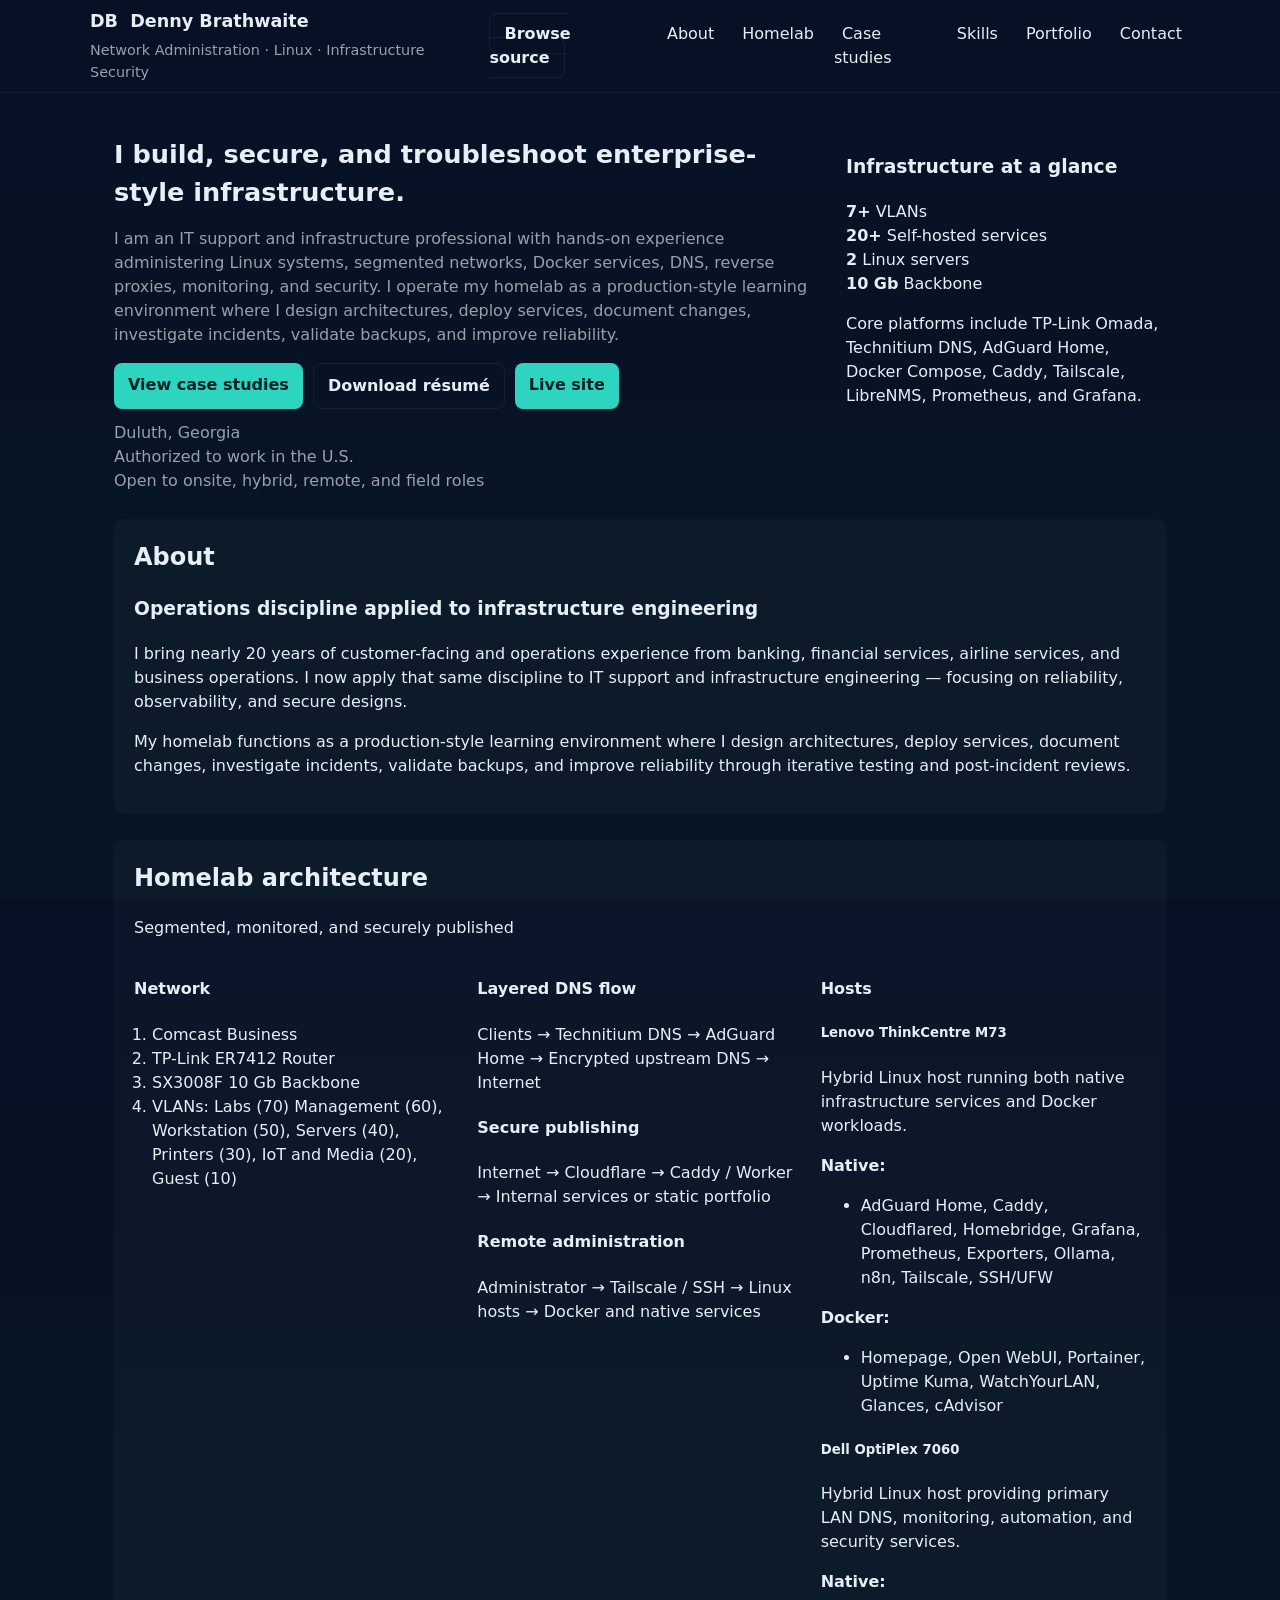
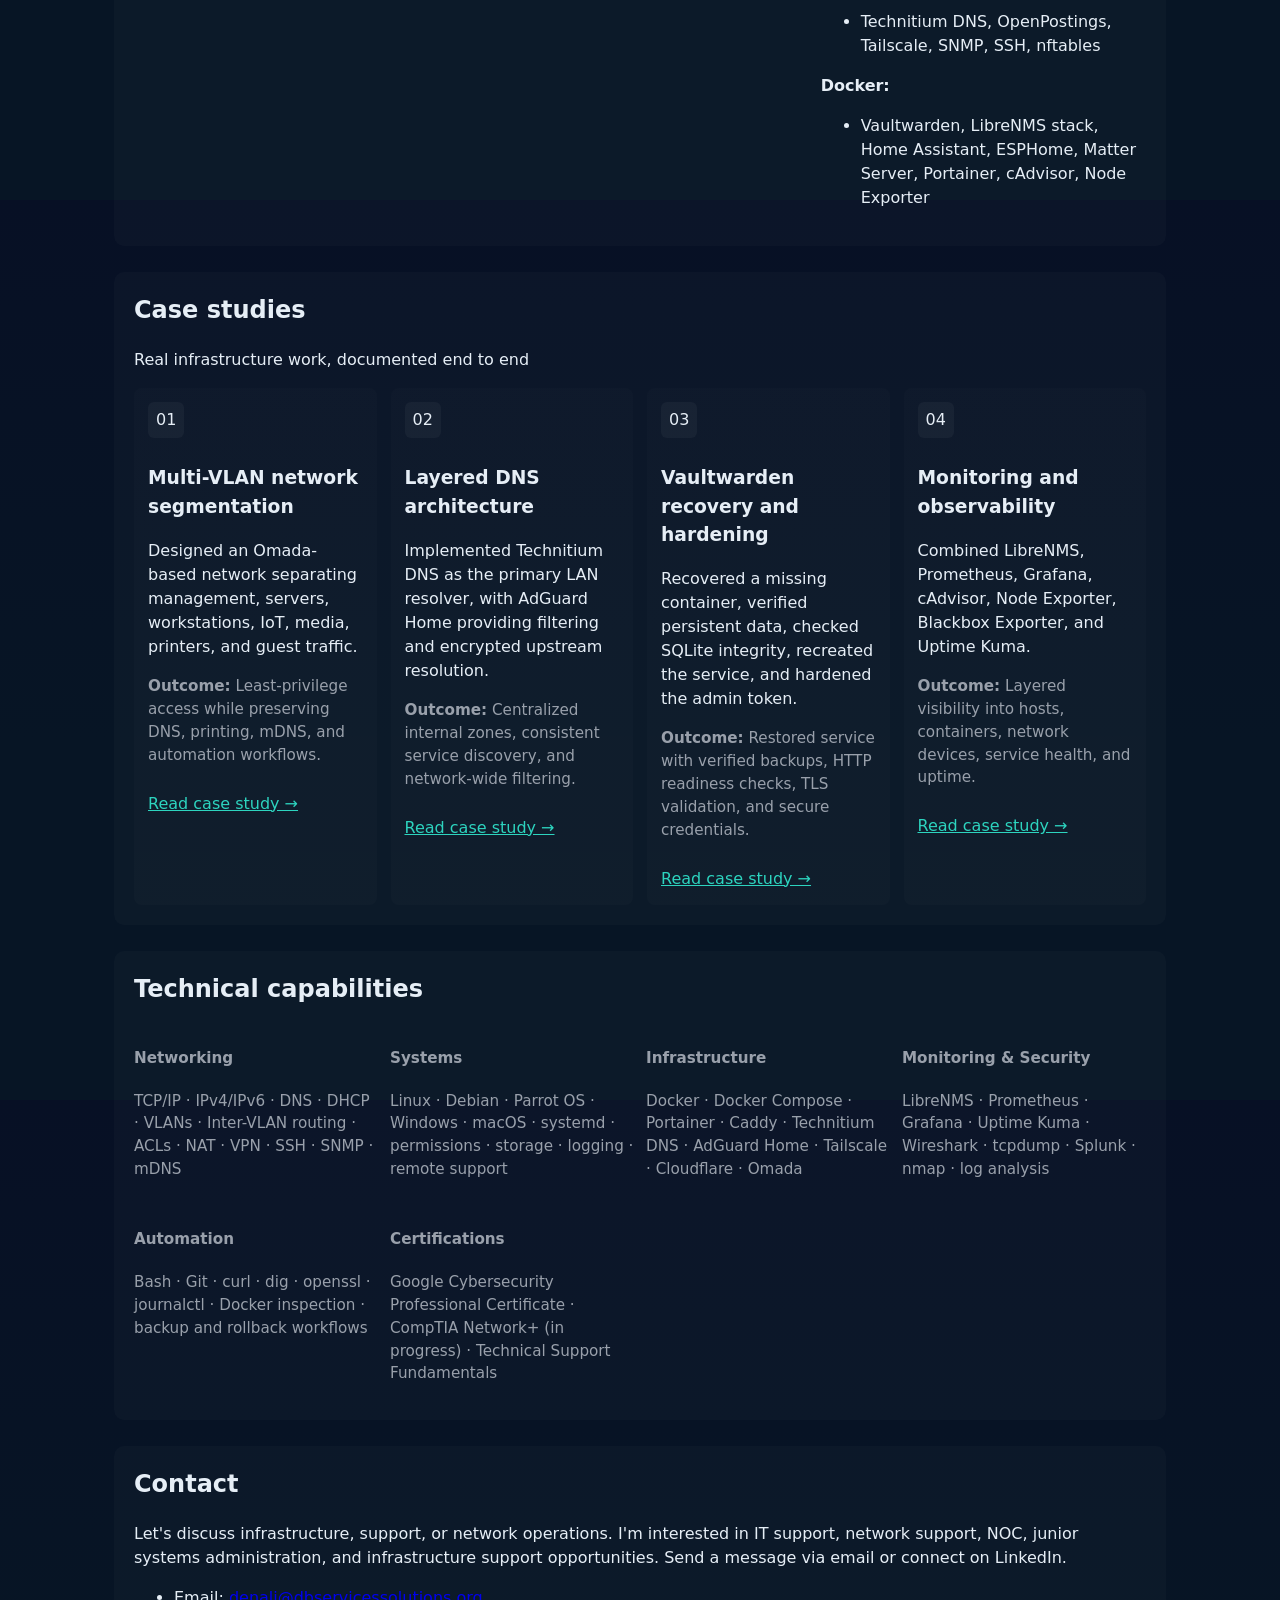
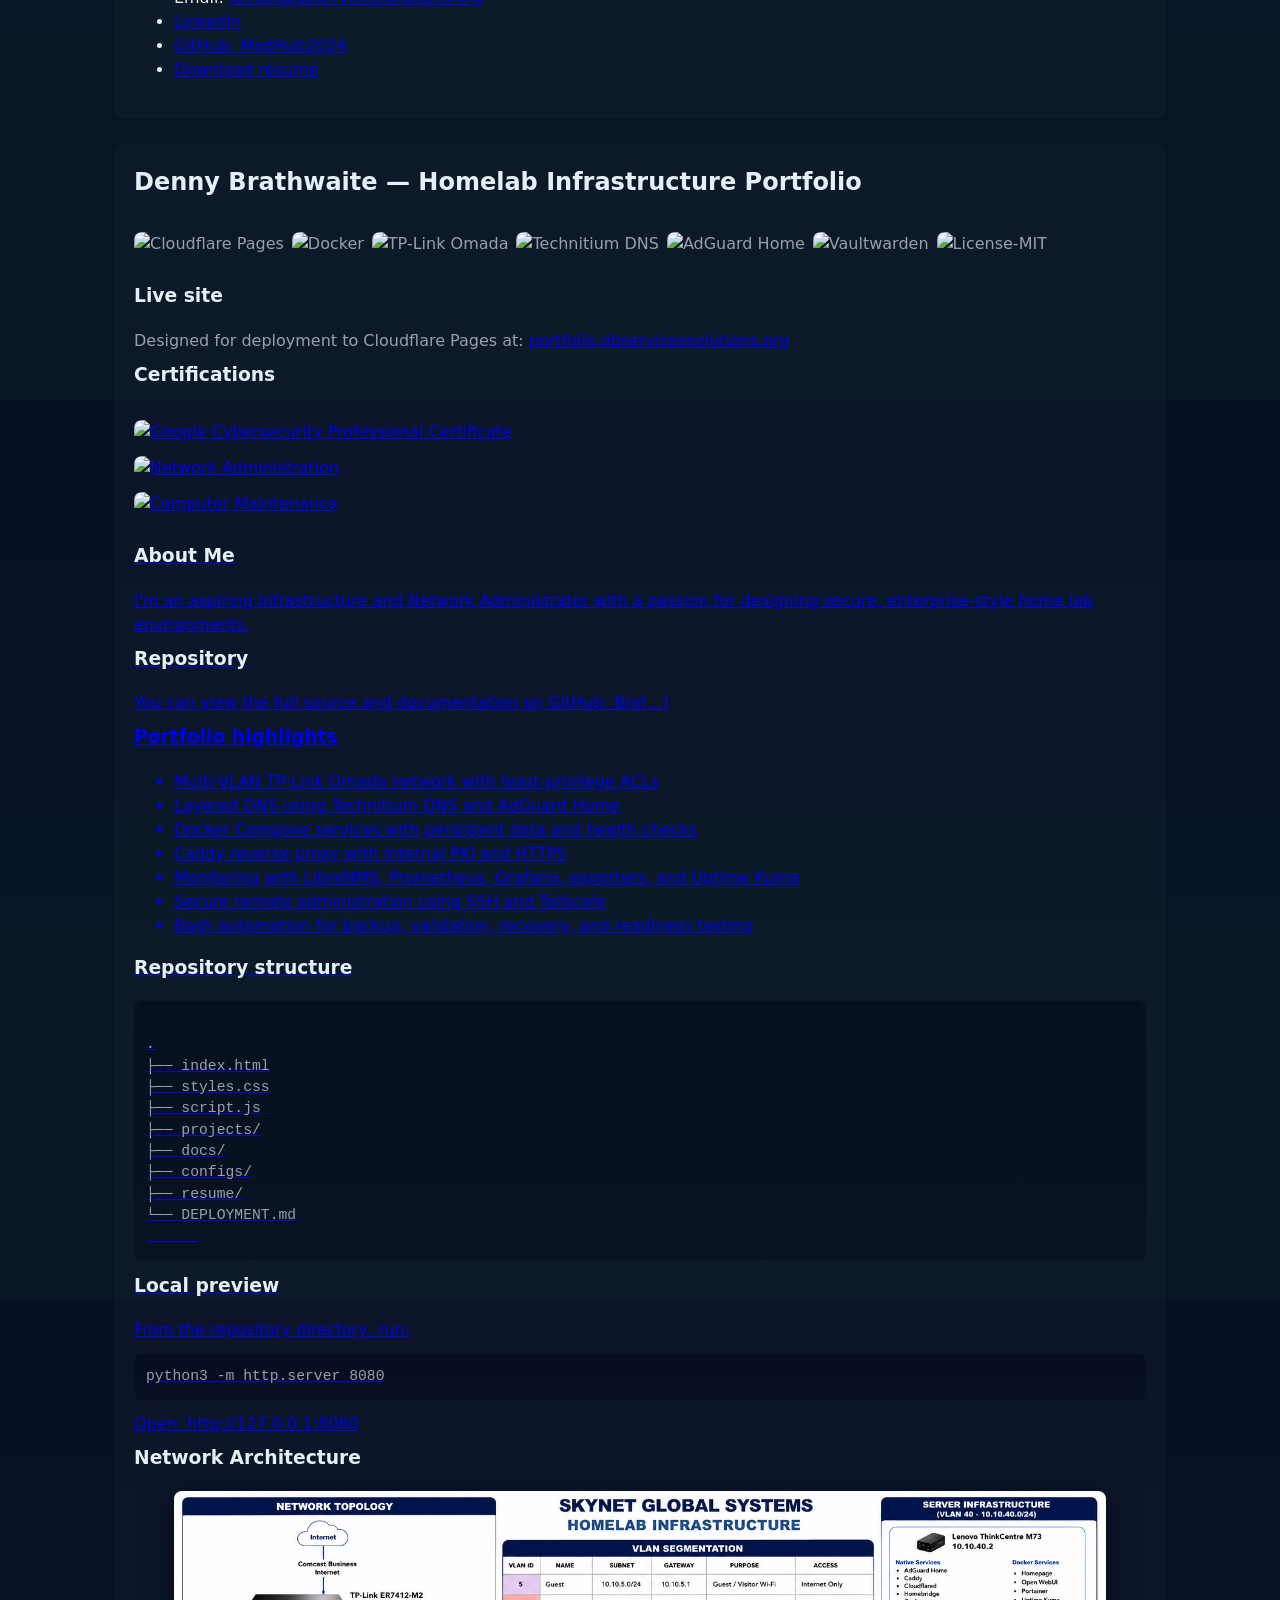
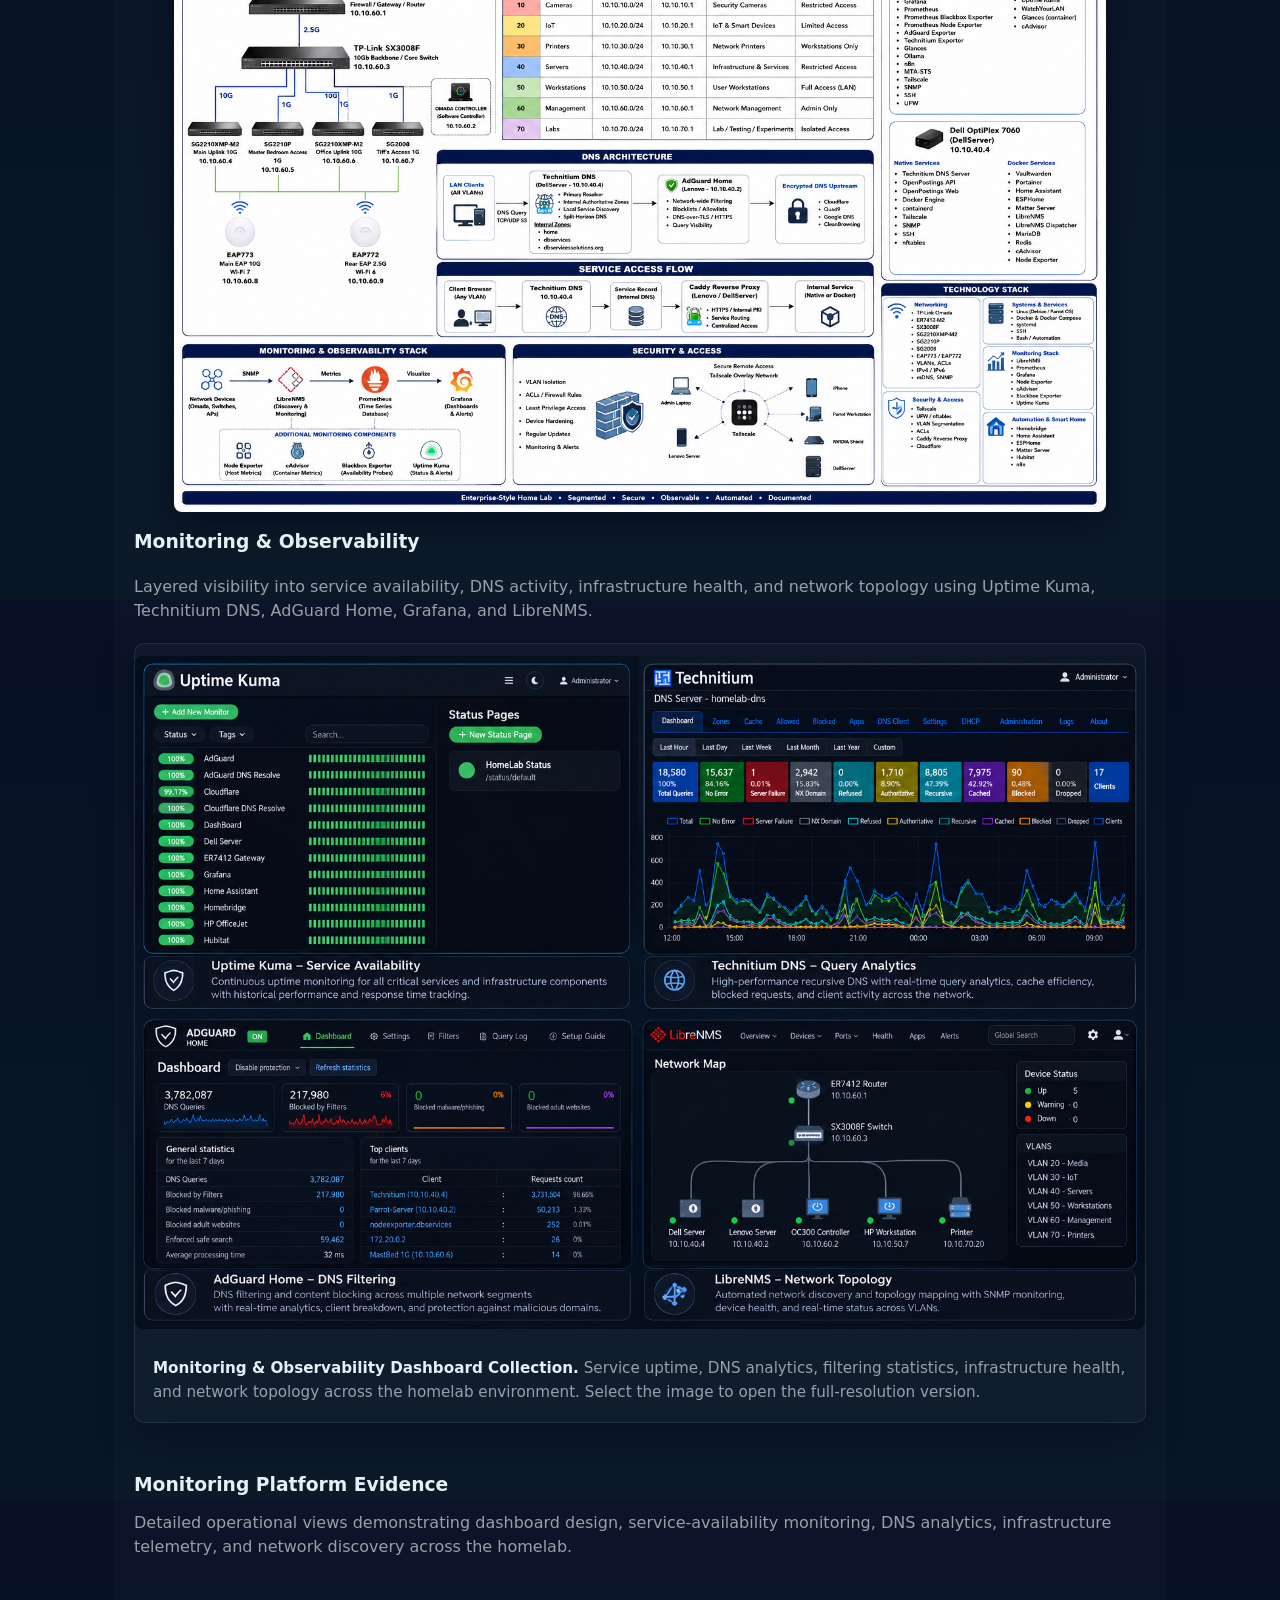
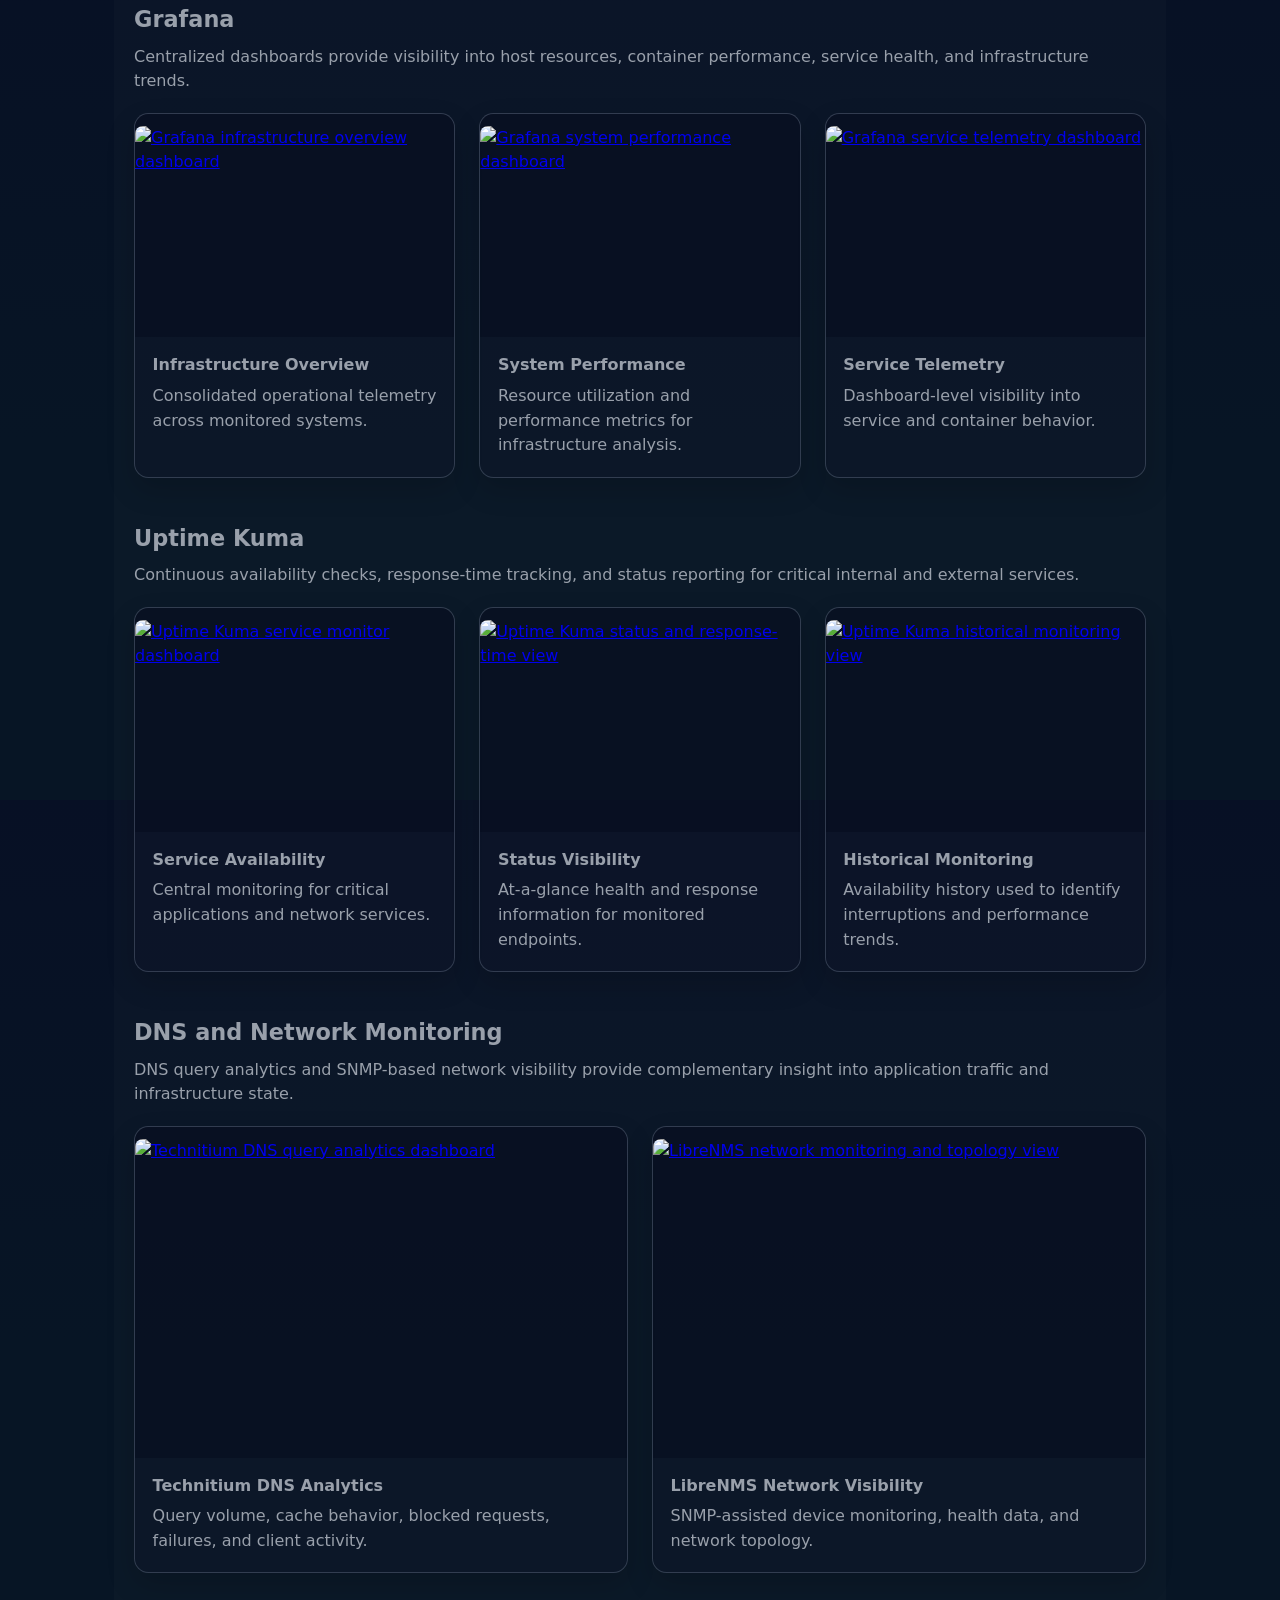
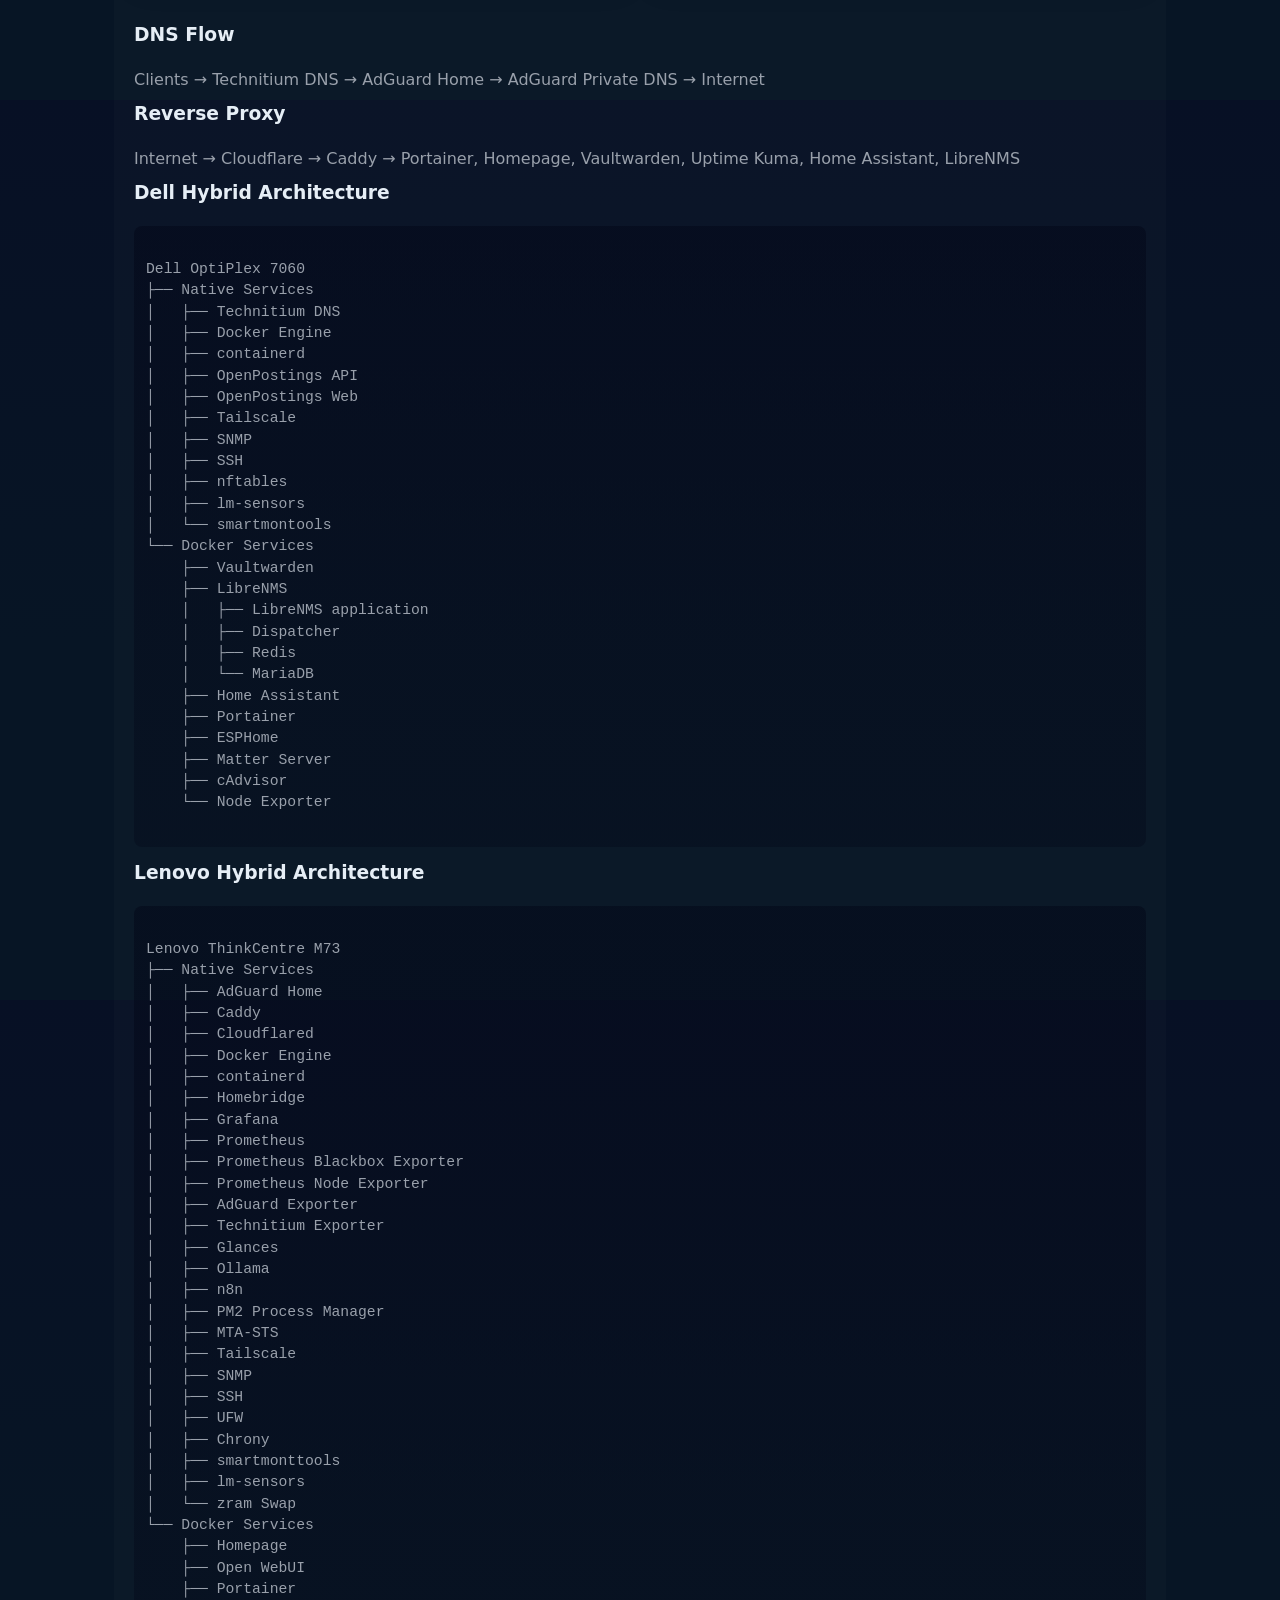
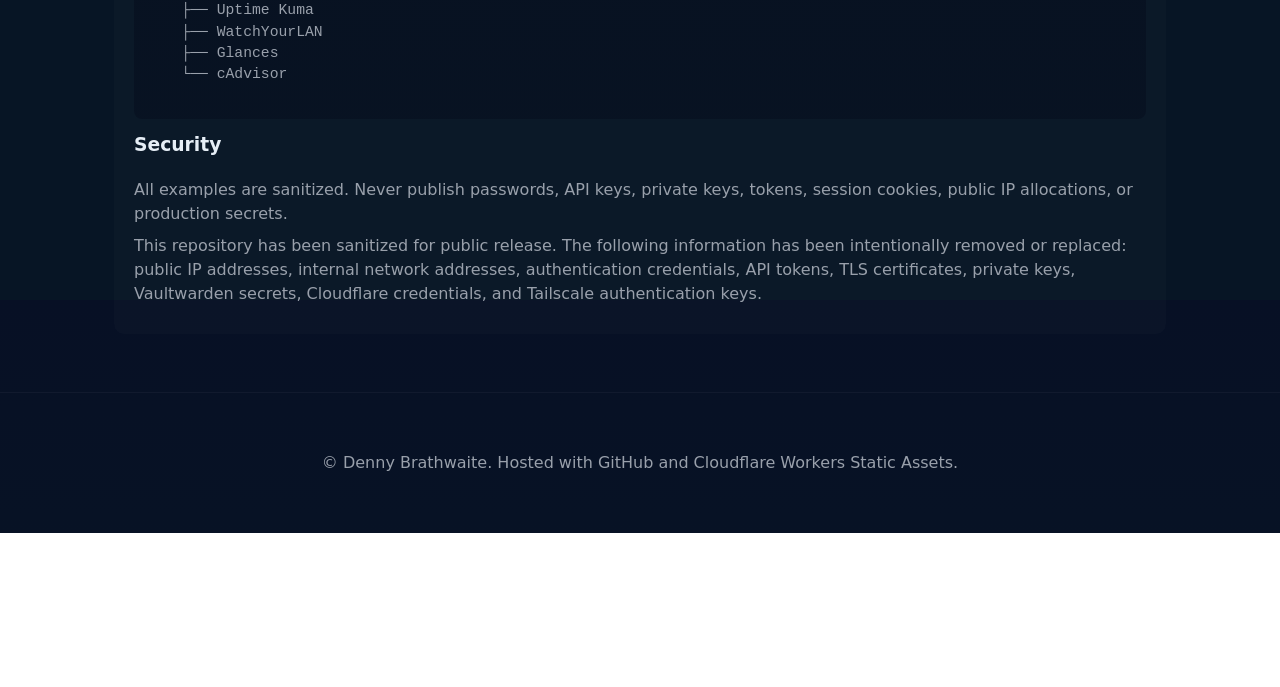
==== index.html @ 89cbc8fe "Add detailed monitoring platform gallery" ====
<!DOCTYPE html>
<html lang="en">
<head>
  <meta charset="utf-8" />
  <meta name="viewport" content="width=device-width,initial-scale=1" />
  <meta name="theme-color" content="#071025" />
  <title>Denny Brathwaite — Homelab Infrastructure Portfolio</title>
  <meta name="description" content="Homelab case studies, network administration, Linux, infrastructure security — Denny Brathwaite" />

  <!-- Favicon & canonical -->
  <link rel="icon" href="/favicon.ico" />
  <link rel="canonical" href="https://github.com/MadHub2024/MadHub2024-homelab-infrastructure-portfolio" />

  <!-- Open Graph / Twitter -->
  <meta property="og:title" content="Denny Brathwaite — Homelab & Infrastructure" />
  <meta property="og:description" content="Homelab case studies, network administration, Linux, infrastructure security." />
  <meta property="og:image" content="https://raw.githubusercontent.com/MadHub2024/MadHub2024-homelab-infrastructure-portfolio/main/og-image.png" />
  <meta property="og:url" content="https://github.com/MadHub2024/MadHub2024-homelab-infrastructure-portfolio" />
  <meta property="og:type" content="website" />

  <meta name="twitter:card" content="summary_large_image" />
  <meta name="twitter:creator" content="@MadHub2024" />

  <!-- Basic structured data -->
  <script type="application/ld+json">
  {
    "@context": "https://schema.org",
    "@type": "Person",
    "name": "Denny Brathwaite",
    "email": "mailto:denali@dbservicessolutions.org",
    "jobTitle": "Infrastructure and Network Administrator",
    "url": "https://github.com/MadHub2024/MadHub2024-homelab-infrastructure-portfolio",
    "sameAs": [
      "https://github.com/MadHub2024",
      "https://www.linkedin.com/in/denny-brathwaite/"
    ]
  }
  </script>

  <link rel="stylesheet" href="styles.css" />
</head>
<body>
  <a class="skip-link" href="#main">Skip to content</a>

  <header class="site-header" role="banner">
    <div class="container header-inner">
      <div class="brand">
        <h1>DB <span class="name">Denny Brathwaite</span></h1>
        <p class="subtitle">Network Administration · Linux · Infrastructure Security</p>
      </div>

      <div class="header-actions">
        <a class="btn ghost repo-btn"
           href="https://github.com/MadHub2024/MadHub2024-homelab-infrastructure-portfolio/tree/main"
           target="_blank"
           rel="noopener">
          Browse source
        </a>
        <button class="nav-toggle"
                id="navToggle"
                aria-expanded="false"
                aria-controls="siteNav"
                aria-label="Toggle navigation">
          Menu
        </button>
      </div>

      <nav id="siteNav" class="site-nav" aria-label="Primary navigation">
        <ul>
          <li><a href="#about" aria-current="page">About</a></li>
          <li><a href="#architecture">Homelab</a></li>
          <li><a href="#case-studies">Case studies</a></li>
          <li><a href="#skills">Skills</a></li>
          <li><a href="#portfolio">Portfolio</a></li>
          <li><a href="#contact">Contact</a></li>
        </ul>
      </nav>
    </div>
  </header>

  <main id="main" class="container">
    <section class="hero" aria-labelledby="hero-heading">
      <div class="hero-left">
        <h2 id="hero-heading">I build, secure, and troubleshoot enterprise-style infrastructure.</h2>
        <p class="lead">
          I am an IT support and infrastructure professional with hands-on experience administering Linux systems, segmented networks, Docker services, DNS, reverse proxies, monitoring, and security. I operate my homelab as a production-style learning environment where I design architectures, deploy services, document changes, investigate incidents, validate backups, and improve reliability.
        </p>

        <div class="cta">
          <a class="btn" href="#case-studies">View case studies</a>
          <a class="btn ghost" href="resume.pdf" target="_blank" rel="noopener noreferrer">Download résumé</a>
          <a class="btn outline" href="https://portfolio.dbservicessolutions.org" target="_blank" rel="noopener">Live site</a>
        </div>

        <ul class="location-list">
          <li>Duluth, Georgia</li>
          <li>Authorized to work in the U.S.</li>
          <li>Open to onsite, hybrid, remote, and field roles</li>
        </ul>
      </div>

      <aside class="hero-right" aria-labelledby="infrastructure-heading">
        <h3 id="infrastructure-heading">Infrastructure at a glance</h3>
        <ul class="stats">
          <li><strong>7+</strong> VLANs</li>
          <li><strong>20+</strong> Self-hosted services</li>
          <li><strong>2</strong> Linux servers</li>
          <li><strong>10 Gb</strong> Backbone</li>
        </ul>
        <p class="platforms">Core platforms include TP-Link Omada, Technitium DNS, AdGuard Home, Docker Compose, Caddy, Tailscale, LibreNMS, Prometheus, and Grafana.</p>
      </aside>
    </section>

    <section id="about" class="section card">
      <h2>About</h2>
      <h3>Operations discipline applied to infrastructure engineering</h3>
      <p>
        I bring nearly 20 years of customer-facing and operations experience from banking, financial services, airline services, and business operations. I now apply that same discipline to IT support and infrastructure engineering — focusing on reliability, observability, and secure designs.
      </p>
      <p>
        My homelab functions as a production-style learning environment where I design architectures, deploy services, document changes, investigate incidents, validate backups, and improve reliability through iterative testing and post-incident reviews.
      </p>
    </section>

    <section id="architecture" class="section card">
      <h2>Homelab architecture</h2>
      <p>Segmented, monitored, and securely published</p>

      <div class="architecture-grid">
        <div class="arch-column">
          <h4>Network</h4>
          <ol class="stack">
            <li>Comcast Business</li>
            <li>TP-Link ER7412 Router</li>
            <li>SX3008F 10 Gb Backbone</li>
            <li>VLANs: Labs (70) Management (60), Workstation (50), Servers (40), Printers (30), IoT and Media (20), Guest (10)</li>
            </ol>
        </div>

        <div class="arch-column">
          <h4>Layered DNS flow</h4>
          <p>Clients → Technitium DNS → AdGuard Home → Encrypted upstream DNS → Internet</p>

          <h4>Secure publishing</h4>
          <p>Internet → Cloudflare → Caddy / Worker → Internal services or static portfolio</p>

          <h4>Remote administration</h4>
          <p>Administrator → Tailscale / SSH → Linux hosts → Docker and native services</p>
        </div>

        <div class="arch-column devices">
          <h4>Hosts</h4>

          <article>
            <h5>Lenovo ThinkCentre M73</h5>
            <p>Hybrid Linux host running both native infrastructure services and Docker workloads.</p>
            <strong>Native:</strong>
            <ul>
              <li>AdGuard Home, Caddy, Cloudflared, Homebridge, Grafana, Prometheus, Exporters, Ollama, n8n, Tailscale, SSH/UFW</li>
            </ul>
            <strong>Docker:</strong>
            <ul>
              <li>Homepage, Open WebUI, Portainer, Uptime Kuma, WatchYourLAN, Glances, cAdvisor</li>
            </ul>
          </article>

          <article>
            <h5>Dell OptiPlex 7060</h5>
            <p>Hybrid Linux host providing primary LAN DNS, monitoring, automation, and security services.</p>
            <strong>Native:</strong>
            <ul>
              <li>Technitium DNS, OpenPostings, Tailscale, SNMP, SSH, nftables</li>
            </ul>
            <strong>Docker:</strong>
            <ul>
              <li>Vaultwarden, LibreNMS stack, Home Assistant, ESPHome, Matter Server, Portainer, cAdvisor, Node Exporter</li>
            </ul>
          </article>
        </div>
      </div>
    </section>

    <section id="case-studies" class="section card">
      <h2>Case studies</h2>
      <p>Real infrastructure work, documented end to end</p>

      <div class="cards">
        <article class="case">
          <span class="index">01</span>
          <h3>Multi-VLAN network segmentation</h3>
          <p>Designed an Omada-based network separating management, servers, workstations, IoT, media, printers, and guest traffic.</p>
          <p class="outcome"><strong>Outcome:</strong> Least-privilege access while preserving DNS, printing, mDNS, and automation workflows.</p>
          <a class="read-link" href="#architecture">Read case study →</a>
        </article>

        <article class="case">
          <span class="index">02</span>
          <h3>Layered DNS architecture</h3>
          <p>Implemented Technitium DNS as the primary LAN resolver, with AdGuard Home providing filtering and encrypted upstream resolution.</p>
          <p class="outcome"><strong>Outcome:</strong> Centralized internal zones, consistent service discovery, and network-wide filtering.</p>
          <a class="read-link" href="#architecture">Read case study →</a>
        </article>

        <article class="case">
          <span class="index">03</span>
          <h3>Vaultwarden recovery and hardening</h3>
          <p>Recovered a missing container, verified persistent data, checked SQLite integrity, recreated the service, and hardened the admin token.</p>
          <p class="outcome"><strong>Outcome:</strong> Restored service with verified backups, HTTP readiness checks, TLS validation, and secure credentials.</p>
          <a class="read-link" href="#contact">Read case study →</a>
        </article>

        <article class="case">
          <span class="index">04</span>
          <h3>Monitoring and observability</h3>
          <p>Combined LibreNMS, Prometheus, Grafana, cAdvisor, Node Exporter, Blackbox Exporter, and Uptime Kuma.</p>
          <p class="outcome"><strong>Outcome:</strong> Layered visibility into hosts, containers, network devices, service health, and uptime.</p>
          <a class="read-link" href="#architecture">Read case study →</a>
        </article>
      </div>
    </section>

    <section id="skills" class="section card">
      <h2>Technical capabilities</h2>

      <div class="skills-grid">
        <div>
          <h4>Networking</h4>
          <p>TCP/IP · IPv4/IPv6 · DNS · DHCP · VLANs · Inter-VLAN routing · ACLs · NAT · VPN · SSH · SNMP · mDNS</p>
        </div>
        <div>
          <h4>Systems</h4>
          <p>Linux · Debian · Parrot OS · Windows · macOS · systemd · permissions · storage · logging · remote support</p>
        </div>
        <div>
          <h4>Infrastructure</h4>
          <p>Docker · Docker Compose · Portainer · Caddy · Technitium DNS · AdGuard Home · Tailscale · Cloudflare · Omada</p>
        </div>
        <div>
          <h4>Monitoring & Security</h4>
          <p>LibreNMS · Prometheus · Grafana · Uptime Kuma · Wireshark · tcpdump · Splunk · nmap · log analysis</p>
        </div>
        <div>
          <h4>Automation</h4>
          <p>Bash · Git · curl · dig · openssl · journalctl · Docker inspection · backup and rollback workflows</p>
        </div>
        <div>
          <h4>Certifications</h4>
          <p>Google Cybersecurity Professional Certificate · CompTIA Network+ (in progress) · Technical Support Fundamentals</p>
        </div>
      </div>
    </section>

    <section id="contact" class="section card contact">
      <h2>Contact</h2>
      <p>
        Let's discuss infrastructure, support, or network operations. I'm interested in IT support, network support, NOC, junior systems administration, and infrastructure support opportunities. Send a message via email or connect on LinkedIn.
      </p>


      <ul>
        <li>Email: <a href="mailto:denali@dbservicessolutions.org">denali@dbservicessolutions.org</a></li>
        <li><a href="https://www.linkedin.com/in/denny-brathwaite/" target="_blank" rel="noopener noreferrer">LinkedIn</a></li>
        <li><a href="https://github.com/MadHub2024" target="_blank" rel="noopener noreferrer">GitHub: MadHub2024</a></li>
        <li><a href="resume.pdf" target="_blank" rel="noopener noreferrer">Download résumé</a></li>
      </ul>
    </section>

    <!-- Portfolio / README content added below -->
    <section id="portfolio" class="section card readme-section">
      <h2>Denny Brathwaite — Homelab Infrastructure Portfolio</h2>

      <div class="badges" aria-hidden="true">
        <img alt="Cloudflare Pages" src="https://img.shields.io/badge/Hosted_on-Cloudflare_Cloud-orange" />
        <img alt="Docker" src="https://img.shields.io/badge/Docker-20+-2496ED" />
        <img alt="TP-Link Omada" src="https://img.shields.io/badge/Network-TP--Link_Omada-00B8E6" />
        <img alt="Technitium DNS" src="https://img.shields.io/badge/DNS-Technitium-success" />
        <img alt="AdGuard Home" src="https://img.shields.io/badge/Filtering-AdGuard_Home-green" />
        <img alt="Vaultwarden" src="https://img.shields.io/badge/Password_Manager-Vaultwarden-red" />
        <img alt="License-MIT" src="https://img.shields.io/badge/License-MIT-blue" />
      </div>

      <h3>Live site</h3>
      <p>Designed for deployment to Cloudflare Pages at: <a href="https://portfolio.dbservicessolutions.org" target="_blank" rel="noopener">portfolio.dbservicessolutions.org</a></p>

      <h3>Certifications</h3>
      <div class="cert-badges">
        <a href="certificates.html" title="Google Cybersecurity Professional Certificate"><img alt="Google Cybersecurity Professional Certificate" src="https://img.shields.io/badge/Google_Cyberse[...]
        <img alt="Google Cybersecurity Specialization" src="https://img.shields.io/badge/Google_Cybersecurity-Specialization-blue?logo=google" />
        <img alt="Network Administration" src="https://img.shields.io/badge/Network_Administration-Completed-green" />
        <img alt="Computer Maintenance" src="https://img.shields.io/badge/Computer_Maintenance-Completed-green" />
      </div>

      <h3>About Me</h3>
      <p>I'm an aspiring Infrastructure and Network Administrator with a passion for designing secure, enterprise-style home lab environments.</p>

      <h3>Repository</h3>
      <p>You can view the full source and documentation on GitHub: <a href="https://github.com/MadHub2024/MadHub2024-homelab-infrastructure-portfolio/tree/main" target="_blank" rel="noopener">Bro[...]

      <h3>Portfolio highlights</h3>
      <ul>
        <li>Multi-VLAN TP-Link Omada network with least-privilege ACLs</li>
        <li>Layered DNS using Technitium DNS and AdGuard Home</li>
        <li>Docker Compose services with persistent data and health checks</li>
        <li>Caddy reverse proxy with internal PKI and HTTPS</li>
        <li>Monitoring with LibreNMS, Prometheus, Grafana, exporters, and Uptime Kuma</li>
        <li>Secure remote administration using SSH and Tailscale</li>
        <li>Bash automation for backup, validation, recovery, and readiness testing</li>
      </ul>

      <h3>Repository structure</h3>
      <pre class="repo-structure"><code>
.
├── index.html
├── styles.css
├── script.js
├── projects/
├── docs/
├── configs/
├── resume/
└── DEPLOYMENT.md
      </code></pre>

      <h3>Local preview</h3>
      <p>From the repository directory, run:</p>
      <pre><code>python3 -m http.server 8080
</code></pre>
      <p>Open: <a href="http://127.0.0.1:8080">http://127.0.0.1:8080</a></p>

      <h3>Network Architecture</h3>
      <figure class="diagram-figure">
        <a href="#" id="diagramTrigger" aria-describedby="diagramHelp">
          <img id="networkDiagram" class="network-diagram" alt="Network architecture diagram" src="assets/images/0C2274B9-713F-41C5-B935-696DF4746B12.PNG" />
        </a>
        <figcaption id="diagramHelp" class="visually-hidden">Click the image to open a larger, readable view in a popout.</figcaption>
      </figure>

      <!-- MONITORING-OBSERVABILITY-COLLAGE:START -->
      <h3 id="monitoring-observability">Monitoring &amp; Observability</h3>

      <p>
        Layered visibility into service availability, DNS activity,
        infrastructure health, and network topology using Uptime Kuma,
        Technitium DNS, AdGuard Home, Grafana, and LibreNMS.
      </p>

      <figure class="dashboard-card">
        <a
          href="assets/images/1F22F4C8-D205-4F73-A05C-46B15863B6D3.PNG"
          class="dashboard-trigger"
          target="_blank"
          rel="noopener noreferrer">
          <img
            src="assets/images/1F22F4C8-D205-4F73-A05C-46B15863B6D3.PNG"
            alt="Monitoring and observability dashboard collage"
            class="dashboard-image"
            loading="lazy"
            decoding="async">
        </a>

        <figcaption>
          <strong>Monitoring &amp; Observability Dashboard Collection.</strong>
          Service uptime, DNS analytics, filtering statistics, infrastructure
          health, and network topology across the homelab environment.
          Select the image to open the full-resolution version.
        </figcaption>
      </figure>
      <!-- MONITORING-OBSERVABILITY-COLLAGE:END -->

      <!-- MONITORING-GALLERY:START -->
      <section id="monitoring-gallery" class="monitoring-gallery">
        <div class="monitoring-gallery__header">
          <h3>Monitoring Platform Evidence</h3>
          <p>
            Detailed operational views demonstrating dashboard design,
            service-availability monitoring, DNS analytics, infrastructure
            telemetry, and network discovery across the homelab.
          </p>
        </div>

        <section class="monitoring-platform" aria-labelledby="grafana-heading">
          <div class="monitoring-platform__heading">
            <h4 id="grafana-heading">Grafana</h4>
            <p>
              Centralized dashboards provide visibility into host resources,
              container performance, service health, and infrastructure trends.
            </p>
          </div>

          <div class="monitoring-gallery-grid monitoring-gallery-grid--three">
            <figure class="monitoring-gallery-card">
              <a
                href="assets/images/Grafana.png"
                target="_blank"
                rel="noopener noreferrer"
                aria-label="Open Grafana infrastructure overview at full resolution">
                <img
                  src="assets/images/Grafana.png"
                  alt="Grafana infrastructure overview dashboard"
                  loading="lazy"
                  decoding="async">
              </a>
              <figcaption>
                <strong>Infrastructure Overview</strong>
                Consolidated operational telemetry across monitored systems.
              </figcaption>
            </figure>

            <figure class="monitoring-gallery-card">
              <a
                href="assets/images/Grafana1.png"
                target="_blank"
                rel="noopener noreferrer"
                aria-label="Open Grafana system performance dashboard at full resolution">
                <img
                  src="assets/images/Grafana1.png"
                  alt="Grafana system performance dashboard"
                  loading="lazy"
                  decoding="async">
              </a>
              <figcaption>
                <strong>System Performance</strong>
                Resource utilization and performance metrics for infrastructure analysis.
              </figcaption>
            </figure>

            <figure class="monitoring-gallery-card">
              <a
                href="assets/images/Grafana2.png"
                target="_blank"
                rel="noopener noreferrer"
                aria-label="Open Grafana service telemetry dashboard at full resolution">
                <img
                  src="assets/images/Grafana2.png"
                  alt="Grafana service telemetry dashboard"
                  loading="lazy"
                  decoding="async">
              </a>
              <figcaption>
                <strong>Service Telemetry</strong>
                Dashboard-level visibility into service and container behavior.
              </figcaption>
            </figure>
          </div>
        </section>

        <section class="monitoring-platform" aria-labelledby="kuma-heading">
          <div class="monitoring-platform__heading">
            <h4 id="kuma-heading">Uptime Kuma</h4>
            <p>
              Continuous availability checks, response-time tracking, and
              status reporting for critical internal and external services.
            </p>
          </div>

          <div class="monitoring-gallery-grid monitoring-gallery-grid--three">
            <figure class="monitoring-gallery-card">
              <a
                href="assets/images/Kuma.png"
                target="_blank"
                rel="noopener noreferrer"
                aria-label="Open Uptime Kuma service monitor dashboard at full resolution">
                <img
                  src="assets/images/Kuma.png"
                  alt="Uptime Kuma service monitor dashboard"
                  loading="lazy"
                  decoding="async">
              </a>
              <figcaption>
                <strong>Service Availability</strong>
                Central monitoring for critical applications and network services.
              </figcaption>
            </figure>

            <figure class="monitoring-gallery-card">
              <a
                href="assets/images/Kuma1.png"
                target="_blank"
                rel="noopener noreferrer"
                aria-label="Open Uptime Kuma status view at full resolution">
                <img
                  src="assets/images/Kuma1.png"
                  alt="Uptime Kuma status and response-time view"
                  loading="lazy"
                  decoding="async">
              </a>
              <figcaption>
                <strong>Status Visibility</strong>
                At-a-glance health and response information for monitored endpoints.
              </figcaption>
            </figure>

            <figure class="monitoring-gallery-card">
              <a
                href="assets/images/Kuma3.png"
                target="_blank"
                rel="noopener noreferrer"
                aria-label="Open Uptime Kuma historical monitoring view at full resolution">
                <img
                  src="assets/images/Kuma3.png"
                  alt="Uptime Kuma historical monitoring view"
                  loading="lazy"
                  decoding="async">
              </a>
              <figcaption>
                <strong>Historical Monitoring</strong>
                Availability history used to identify interruptions and performance trends.
              </figcaption>
            </figure>
          </div>
        </section>

        <section class="monitoring-platform" aria-labelledby="dns-monitoring-heading">
          <div class="monitoring-platform__heading">
            <h4 id="dns-monitoring-heading">DNS and Network Monitoring</h4>
            <p>
              DNS query analytics and SNMP-based network visibility provide
              complementary insight into application traffic and infrastructure state.
            </p>
          </div>

          <div class="monitoring-gallery-grid monitoring-gallery-grid--two">
            <figure class="monitoring-gallery-card">
              <a
                href="assets/images/Technitium.png"
                target="_blank"
                rel="noopener noreferrer"
                aria-label="Open Technitium DNS analytics dashboard at full resolution">
                <img
                  src="assets/images/Technitium.png"
                  alt="Technitium DNS query analytics dashboard"
                  loading="lazy"
                  decoding="async">
              </a>
              <figcaption>
                <strong>Technitium DNS Analytics</strong>
                Query volume, cache behavior, blocked requests, failures, and client activity.
              </figcaption>
            </figure>

            <figure class="monitoring-gallery-card">
              <a
                href="assets/images/Librenms.png"
                target="_blank"
                rel="noopener noreferrer"
                aria-label="Open LibreNMS network monitoring view at full resolution">
                <img
                  src="assets/images/Librenms.png"
                  alt="LibreNMS network monitoring and topology view"
                  loading="lazy"
                  decoding="async">
              </a>
              <figcaption>
                <strong>LibreNMS Network Visibility</strong>
                SNMP-assisted device monitoring, health data, and network topology.
              </figcaption>
            </figure>
          </div>
        </section>
      </section>
      <!-- MONITORING-GALLERY:END -->


      <h3>DNS Flow</h3>
      <p>Clients → Technitium DNS → AdGuard Home → AdGuard Private DNS → Internet</p>

      <h3>Reverse Proxy</h3>
      <p>Internet → Cloudflare → Caddy → Portainer, Homepage, Vaultwarden, Uptime Kuma, Home Assistant, LibreNMS</p>

      <h3>Dell Hybrid Architecture</h3>
      <pre><code>
Dell OptiPlex 7060
├── Native Services
│   ├── Technitium DNS
│   ├── Docker Engine
│   ├── containerd
│   ├── OpenPostings API
│   ├── OpenPostings Web
│   ├── Tailscale
│   ├── SNMP
│   ├── SSH
│   ├── nftables
│   ├── lm-sensors
│   └── smartmontools
└── Docker Services
    ├── Vaultwarden
    ├── LibreNMS
    │   ├── LibreNMS application
    │   ├── Dispatcher
    │   ├── Redis
    │   └── MariaDB
    ├── Home Assistant
    ├── Portainer
    ├── ESPHome
    ├── Matter Server
    ├── cAdvisor
    └── Node Exporter
      </code></pre>

      <h3>Lenovo Hybrid Architecture</h3>
      <pre><code>
Lenovo ThinkCentre M73
├── Native Services
│   ├── AdGuard Home
│   ├── Caddy
│   ├── Cloudflared
│   ├── Docker Engine
│   ├── containerd
│   ├── Homebridge
│   ├── Grafana
│   ├── Prometheus
│   ├── Prometheus Blackbox Exporter
│   ├── Prometheus Node Exporter
│   ├── AdGuard Exporter
│   ├── Technitium Exporter
│   ├── Glances
│   ├── Ollama
│   ├── n8n
│   ├── PM2 Process Manager
│   ├── MTA-STS
│   ├── Tailscale
│   ├── SNMP
│   ├── SSH
│   ├── UFW
│   ├── Chrony
│   ├── smartmonttools
│   ├── lm-sensors
│   └── zram Swap
└── Docker Services
    ├── Homepage
    ├── Open WebUI
    ├── Portainer
    ├── Uptime Kuma
    ├── WatchYourLAN
    ├── Glances
    └── cAdvisor
      </code></pre>

      <h3>Security</h3>
      <p>All examples are sanitized. Never publish passwords, API keys, private keys, tokens, session cookies, public IP allocations, or production secrets.</p>
      <p>
        This repository has been sanitized for public release. The following information has been intentionally removed or replaced: public IP addresses, internal network addresses, authentication credentials, API tokens, TLS certificates, private keys, Vaultwarden secrets, Cloudflare credentials, and Tailscale authentication keys.
      </p>

    </section>

  </main>

  <!-- Image modal / popout -->
  <div id="imageModal" class="modal" aria-hidden="true" role="dialog" aria-labelledby="modalTitle">
    <div class="modal-backdrop" data-action="close"></div>
    <div class="modal-panel" role="document">
      <button class="modal-close" aria-label="Close dialog">&times;</button>
      <img id="modalImage" alt="Network architecture diagram" />
      <div class="modal-actions">
        <a id="modalDownload" class="btn" href="#" download>Download PNG</a>
      </div>
      <p id="modalTitle" class="modal-caption">Network architecture diagram — click or press Esc to close</p>
    </div>
  </div>

  <footer class="site-footer" role="contentinfo">
    <div class="container">
      <p>© <span id="year"></span> Denny Brathwaite. Hosted with GitHub and Cloudflare Workers Static Assets. <a href="https://github.com/MadHub2024/MadHub2024-homelab-infrastructure-portfolio" [...]
    </div>
  </footer>

  <script>
    // Accessible mobile nav toggle
    (function () {
      const navToggle = document.getElementById('navToggle');
      const siteNav = document.getElementById('siteNav');
      const firstNavLink = siteNav && siteNav.querySelector('a');

      function openNav() {
        navToggle.setAttribute('aria-expanded', 'true');
        siteNav.classList.add('open');
        // Optionally move focus to the first link.
        // if (firstNavLink) firstNavLink.focus();
      }

      function closeNav() {
        navToggle.setAttribute('aria-expanded', 'false');
        siteNav.classList.remove('open');
        navToggle.focus();
      }

      navToggle.addEventListener('click', () => {
        const expanded = navToggle.getAttribute('aria-expanded') === 'true';
        expanded ? closeNav() : openNav();
      });

      // Close on Escape
      document.addEventListener('keydown', (e) => {
        if (e.key === 'Escape' && siteNav.classList.contains('open')) {
          closeNav();
        }
      });

      // Close on link click and close on outside click
      document.querySelectorAll('#siteNav a').forEach(a => a.addEventListener('click', closeNav));

      document.addEventListener('click', (e) => {
        if (!siteNav.contains(e.target) && !navToggle.contains(e.target) && siteNav.classList.contains('open')) {
          closeNav();
        }
      });
    }());
  </script>

</body>
</html>
---- styles.css ----
:root{
  --bg:#0f1720;
  --card:#0b1220;
  --muted:#99a0ab;
  --accent:#2dd4bf;
  --text:#e6eef6;
  --max-width:1100px;
  --radius:10px;
  --gap:20px;
  font-family: Inter, system-ui, -apple-system, "Segoe UI", Roboto, "Helvetica Neue", Arial;
}

*{box-sizing:border-box}
html,body{height:100%}
body{
  margin:0;
  background:linear-gradient(180deg,#071025 0%, #071525 60%);
  color:var(--text);
  -webkit-font-smoothing:antialiased;
  -moz-osx-font-smoothing:grayscale;
  line-height:1.5;
}

.container{
  width:clamp(300px,90%,var(--max-width));
  margin:0 auto;
  padding:24px;
}

/* Skip link (improved focus contrast) */
.skip-link{
  position: absolute;
  left:-999px;
  top:auto;
  background:#fff;
  color:#000;
  padding:8px 12px;
  z-index:100;
  border-radius:6px;
  box-shadow:0 6px 18px rgba(2,6,23,0.4);
}
.skip-link:focus{
  left:12px;
  top:12px;
  outline:3px solid rgba(45,212,191,0.25);
  outline-offset:3px;
}

/* Header */
.site-header{border-bottom:1px solid rgba(255,255,255,0.04);background:transparent}
.header-inner{display:flex;align-items:center;justify-content:space-between;gap:12px;padding:8px 0}
.brand h1{margin:0;font-size:1.1rem}
.brand .name{font-weight:600;margin-left:6px}
.subtitle{margin:6px 0 0;color:var(--muted);font-size:0.9rem}

/* Nav */
.site-nav ul{list-style:none;margin:0;padding:0;display:flex;gap:12px}
.site-nav a{color:var(--text);text-decoration:none;padding:8px;border-radius:6px}
.site-nav a:hover{background:rgba(255,255,255,0.03)}

.nav-toggle{display:none;background:transparent;border:1px solid rgba(255,255,255,0.04);color:var(--text);padding:8px 10px;border-radius:8px}

/* Hero */
.hero{display:grid;grid-template-columns:1fr 320px;gap:24px;align-items:start;margin-top:18px}
.hero-left h2{margin:0 0 12px;font-size:1.6rem}
.hero-left p{color:var(--muted)}
.cta{margin-top:14px;display:flex;gap:10px}
.btn{background:var(--accent);color:#042024;padding:10px 14px;border-radius:8px;text-decoration:none;font-weight:600}
.btn.ghost{background:transparent;border:1px solid rgba(255,255,255,0.06);color:var(--text)}

/* Cards/sections */
.section{margin-top:26px;padding:20px;background:rgba(255,255,255,0.02);border-radius:var(--radius)}
.card h2{margin-top:0}

/* Architecture grid */
.architecture-grid{display:grid;grid-template-columns:1fr 1fr 1fr;gap:18px}
.stack{padding-left:18px}

/* Case study cards */
.cards{display:grid;grid-template-columns:repeat(auto-fit,minmax(220px,1fr));gap:14px;margin-top:12px}
.case{background:linear-gradient(180deg, rgba(255,255,255,0.01), rgba(255,255,255,0.015));padding:14px;border-radius:8px}
.case .index{display:inline-block;background:rgba(255,255,255,0.04);padding:6px 8px;border-radius:6px;margin-bottom:8px}
.read-link{display:inline-block;margin-top:10px;color:var(--accent)}

/* Skills grid */
.skills-grid{display:grid;grid-template-columns:repeat(auto-fit,minmax(220px,1fr));gap:12px;margin-top:12px;color:var(--muted);font-size:0.95rem}

/* Footer */
.site-footer{margin-top:34px;padding:18px 0;border-top:1px solid rgba(255,255,255,0.04);text-align:center;color:var(--muted)}

/* Utilities */
.outcome{color:var(--muted);font-size:0.95rem}
.location-list{list-style:none;padding:0;margin:12px 0 0;color:var(--muted)}
.stats{list-style:none;padding:0;margin:8px 0;color:var(--text)}

/* Responsive */
@media (max-width:920px){
  .hero{grid-template-columns:1fr;gap:18px}
  .architecture-grid{grid-template-columns:1fr;align-items:start}
  .hero-right{order:2}
  .nav-toggle{display:inline-block}
  .site-nav{position:absolute;right:24px;top:70px;background:var(--card);padding:12px;border-radius:10px;display:none;box-shadow:0 8px 30px rgba(2,6,23,0.6)}
  .site-nav.open{display:block}
  .site-nav ul{flex-direction:column}
}

/* README / Portfolio section styles */
.readme-section{
  margin-top:26px;
  padding:20px;
  background:rgba(255,255,255,0.015);
  border-radius:var(--radius);
  color:var(--muted);
}
.readme-section h2,
.readme-section h3{color:var(--text);margin-top:0}
.badges{display:flex;gap:8px;flex-wrap:wrap;margin:10px 0 14px}
.badges img{height:28px;border-radius:6px;display:inline-block;width:auto;object-fit:contain;transition:transform .12s ease}
.badges img:hover{transform:translateY(-3px)}

/* Certificate badges block (from README certificates) */
.cert-badges{display:flex;gap:10px;align-items:center;margin:8px 0 14px}
.cert-badges img{height:28px;border-radius:6px;display:inline-block;width:auto;object-fit:contain}
/* Ensure linked badge shows pointer and is keyboard-focusable */
.cert-badges a{display:inline-block}
.cert-badges a img{cursor:pointer}
.cert-badges a:focus-visible{outline:3px solid rgba(45,212,191,0.25);outline-offset:3px;border-radius:6px}

/* Live site link highlight */
.live-site a{
  color:var(--accent);
  text-decoration:none;
  font-weight:600;
}
.live-site a:hover{text-decoration:underline}

/* Monospace / pre blocks */
.repo-structure, .diagram, .readme-section pre{
  background:linear-gradient(180deg, rgba(2,6,23,0.5), rgba(2,6,23,0.35));
  padding:12px;
  border-radius:8px;
  overflow:auto;
  color:var(--muted);
  font-family: ui-monospace, SFMono-Regular, Menlo, Monaco, "Roboto Mono", "Courier New", monospace;
  font-size:0.92rem;
  line-height:1.45;
  margin:12px 0;
}
.readme-section p{margin:8px 0}
@media (max-width:920px){
  .badges img{height:22px}
  .readme-section{padding:16px}
  .cert-badges img{height:22px}
}

/* README images - default */
.readme-section img{max-width:100%;height:auto;border-radius:8px;display:block;margin:12px 0}

/* Specific diagram styles: make the architecture image more readable on page and indicate it's interactive */
.network-diagram{
  display:block;
  width:100%;
  max-width:1100px; /* allow it to expand to the main content width */
  height:auto;
  margin:12px auto;
  border-radius:8px;
  box-shadow:0 8px 30px rgba(2,6,23,0.6);
  cursor:zoom-in;
  transition:transform .18s ease, box-shadow .18s ease;
}

/* Slight hover lift on larger screens to hint interactivity */
@media (hover:hover) and (min-width:720px){
  .network-diagram:hover{ transform:translateY(-4px) scale(1.01); box-shadow:0 14px 40px rgba(2,6,23,0.7); }
}

/* Accessible visually-hidden helper (used for the figcaption) */
.visually-hidden{
  position:absolute!important;
  width:1px;height:1px;padding:0;margin:-1px;overflow:hidden;clip:rect(0 0 0 0);white-space:nowrap;border:0;
}

/* Modal / popout styles
   Use display:none by default to prevent accidental focus/tabbing of hidden modal in some browsers.
*/
.modal{
  position:fixed;
  inset:0;
  display:none; /* hidden by default to avoid focus leakage */
  align-items:center;
  justify-content:center;
  z-index:9999;
  visibility:hidden;
  opacity:0;
  transition:opacity .18s ease;
  pointer-events:none;
}
.modal[aria-hidden="false"]{
  display:flex;
  visibility:visible;
  opacity:1;
  pointer-events:auto;
}

/* dark backdrop */
.modal-backdrop{
  position:absolute;
  inset:0;
  background:rgba(2,6,23,0.8);
  backdrop-filter:blur(4px);
}

/* modal content panel */
.modal-panel{
  position:relative;
  z-index:2;
  max-width:95%;
  max-height:95%;
  padding:18px;
  border-radius:12px;
  box-shadow:0 20px 60px rgba(2,6,23,0.7);
  background:linear-gradient(180deg, rgba(255,255,255,0.02), rgba(255,255,255,0.01));
  display:flex;
  flex-direction:column;
  align-items:center;
  gap:12px;
  overflow:auto;
}

/* modal image — very large but constrained to viewport */
.modal-panel img{
  width:calc(min(1800px, 96vw));
  max-height:calc(90vh - 80px);
  height:auto;
  display:block;
  border-radius:8px;
  box-shadow:0 16px 60px rgba(2,6,23,0.75);
}

/* caption and close */
.modal-caption{color:var(--muted);font-size:1rem;margin:6px 0 0;text-align:center}
.modal-close{
  position:absolute;
  top:10px;
  right:10px;
  background:transparent;
  border:1px solid rgba(255,255,255,0.06);
  color:var(--text);
  font-size:26px;
  line-height:1;
  padding:6px 10px;
  border-radius:8px;
  cursor:pointer;
}

/* small-screen modal tweaks */
@media (max-width:600px){
  .modal-panel{padding:12px;border-radius:8px}
  .modal-close{top:6px;right:6px;font-size:22px;padding:6px}
  .modal-panel img{width:calc(96vw);max-height:calc(80vh - 60px)}
}

/* MONITORING-OBSERVABILITY-COLLAGE */
.dashboard-card{
  margin:20px 0 28px;
  overflow:hidden;
  background:rgba(255,255,255,0.02);
  border:1px solid rgba(255,255,255,0.08);
  border-radius:var(--radius);
  box-shadow:0 12px 36px rgba(2,6,23,0.35);
}

.dashboard-trigger{
  display:block;
  text-decoration:none;
  overflow:hidden;
}

.dashboard-trigger:focus-visible{
  outline:3px solid rgba(45,212,191,0.45);
  outline-offset:4px;
}

.dashboard-image{
  display:block;
  width:100%;
  height:auto;
  margin:0;
  border-radius:0;
  cursor:zoom-in;
  transition:transform .18s ease, filter .18s ease;
}

.dashboard-trigger:hover .dashboard-image{
  transform:scale(1.008);
  filter:brightness(1.04);
}

.dashboard-card figcaption{
  padding:16px 18px 18px;
  color:var(--muted);
  font-size:0.95rem;
  line-height:1.55;
}

.dashboard-card figcaption strong{
  color:var(--text);
}

/* MONITORING-GALLERY:START */
.monitoring-gallery {
  margin: 3rem 0;
}

.monitoring-gallery__header {
  margin-bottom: 2rem;
}

.monitoring-gallery__header h3 {
  margin-bottom: 0.75rem;
}

.monitoring-platform {
  margin-top: 2.75rem;
}

.monitoring-platform__heading {
  margin-bottom: 1.25rem;
}

.monitoring-platform__heading h4 {
  margin-bottom: 0.5rem;
  font-size: clamp(1.15rem, 2vw, 1.4rem);
}

.monitoring-platform__heading p {
  margin-bottom: 0;
}

.monitoring-gallery-grid {
  display: grid;
  gap: 1.5rem;
  align-items: stretch;
}

.monitoring-gallery-grid--three {
  grid-template-columns: repeat(3, minmax(0, 1fr));
}

.monitoring-gallery-grid--two {
  grid-template-columns: repeat(2, minmax(0, 1fr));
}

.monitoring-gallery-card {
  display: flex;
  flex-direction: column;
  min-width: 0;
  margin: 0;
  overflow: hidden;
  border: 1px solid rgba(148, 163, 184, 0.28);
  border-radius: 0.9rem;
  background: rgba(15, 23, 42, 0.34);
  box-shadow: 0 0.75rem 1.8rem rgba(0, 0, 0, 0.16);
}

.monitoring-gallery-card a {
  display: block;
  overflow: hidden;
  background: rgba(2, 6, 23, 0.35);
}

.monitoring-gallery-card img {
  display: block;
  width: 100%;
  height: auto;
  aspect-ratio: 16 / 10;
  object-fit: cover;
  object-position: top center;
  transition:
    transform 180ms ease,
    filter 180ms ease;
}

.monitoring-gallery-card a:hover img,
.monitoring-gallery-card a:focus-visible img {
  transform: scale(1.015);
  filter: brightness(1.06);
}

.monitoring-gallery-card a:focus-visible {
  outline: 3px solid currentColor;
  outline-offset: -3px;
}

.monitoring-gallery-card figcaption {
  flex: 1;
  padding: 1rem 1.1rem 1.15rem;
  line-height: 1.55;
}

.monitoring-gallery-card figcaption strong {
  display: block;
  margin-bottom: 0.35rem;
}

@media (max-width: 1000px) {
  .monitoring-gallery-grid--three {
    grid-template-columns: repeat(2, minmax(0, 1fr));
  }
}

@media (max-width: 700px) {
  .monitoring-gallery {
    margin: 2.25rem 0;
  }

  .monitoring-gallery-grid--three,
  .monitoring-gallery-grid--two {
    grid-template-columns: 1fr;
  }

  .monitoring-gallery-card img {
    aspect-ratio: auto;
    object-fit: contain;
  }
}

@media (prefers-reduced-motion: reduce) {
  .monitoring-gallery-card img {
    transition: none;
  }

  .monitoring-gallery-card a:hover img,
  .monitoring-gallery-card a:focus-visible img {
    transform: none;
  }
}
/* MONITORING-GALLERY:END */
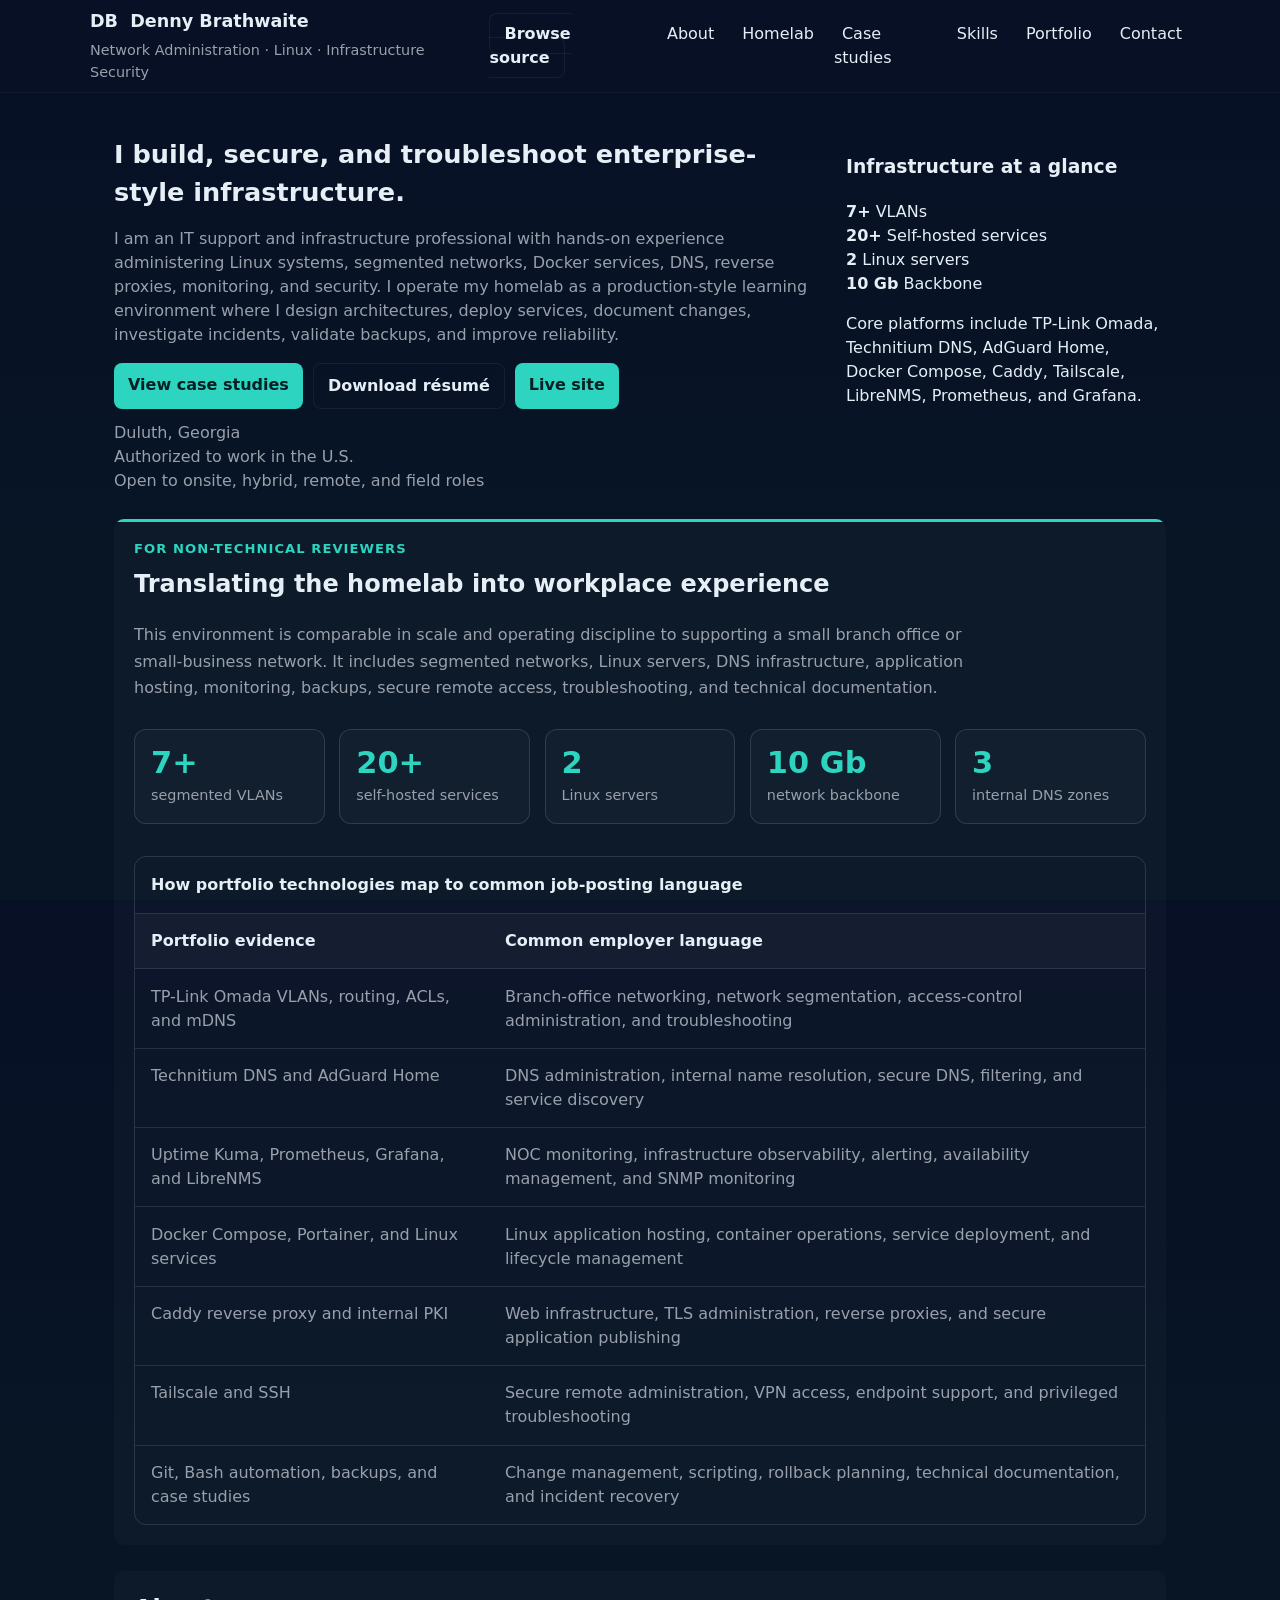
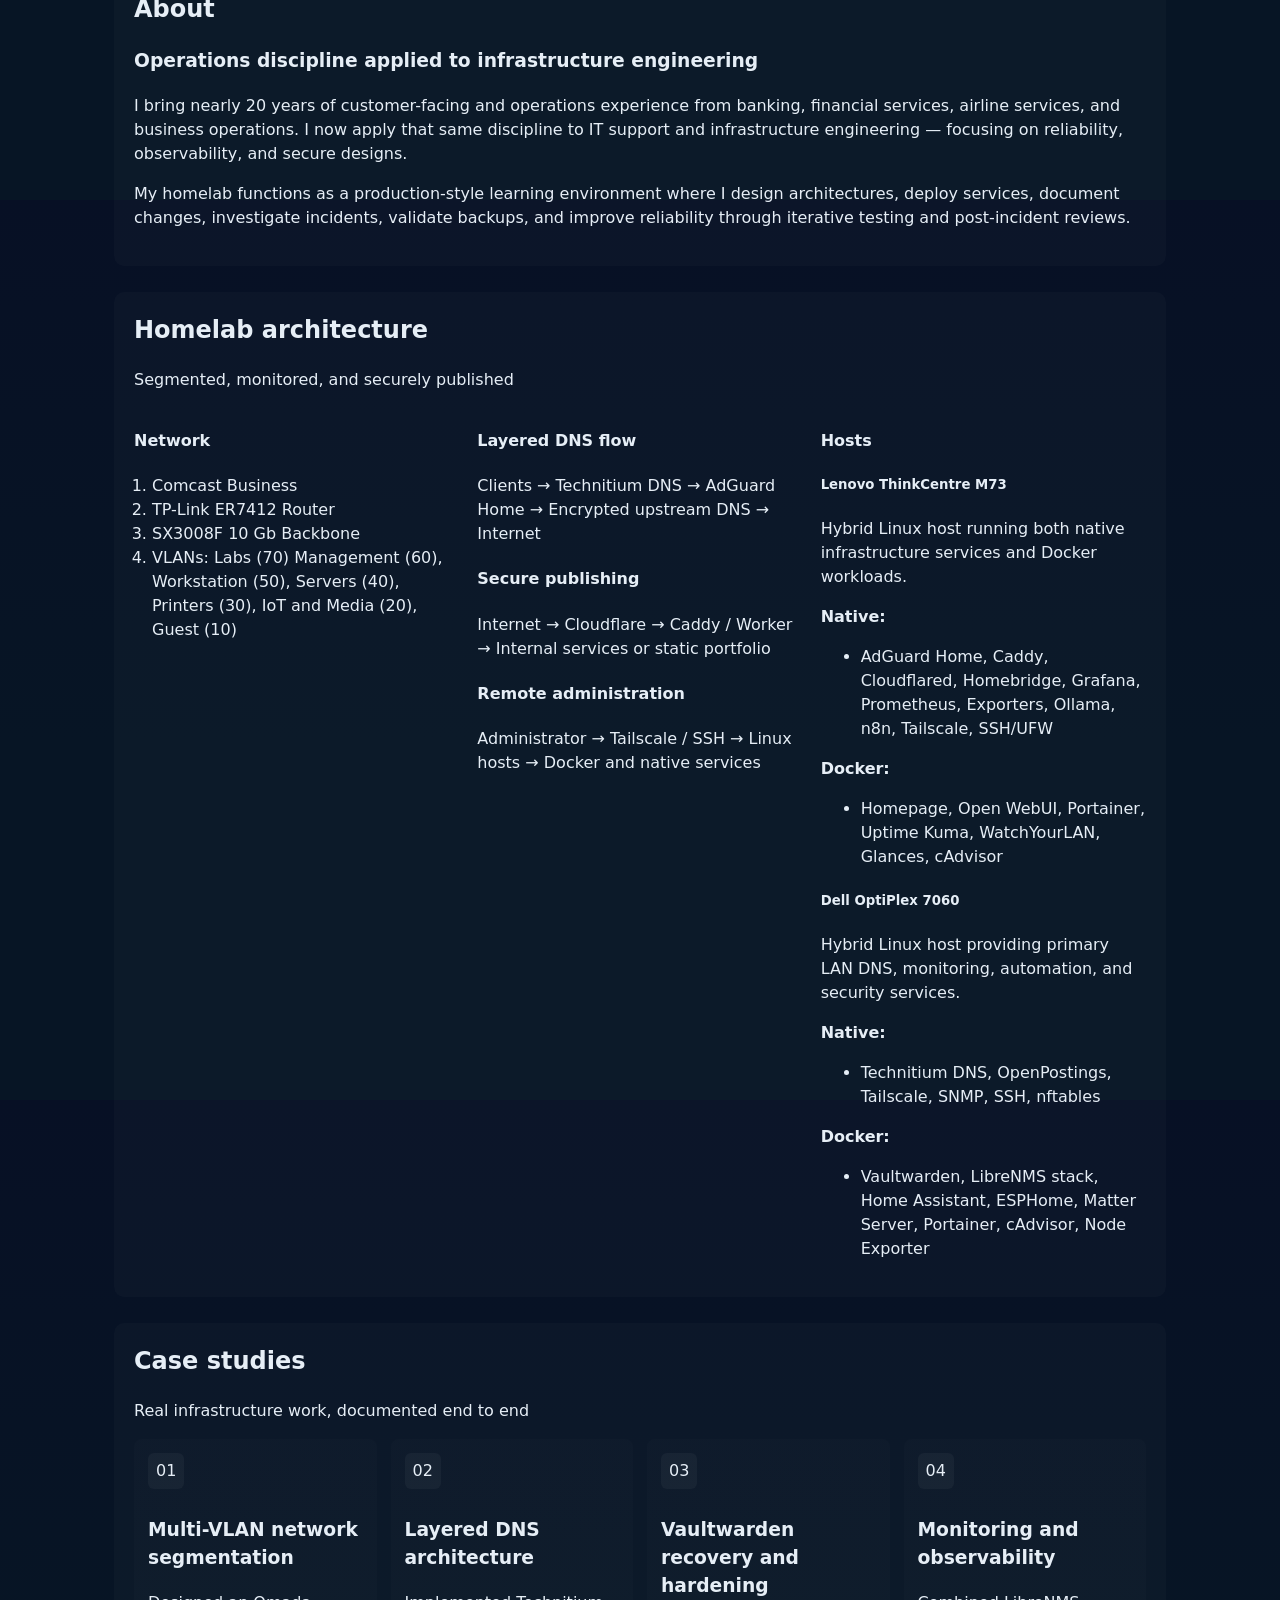
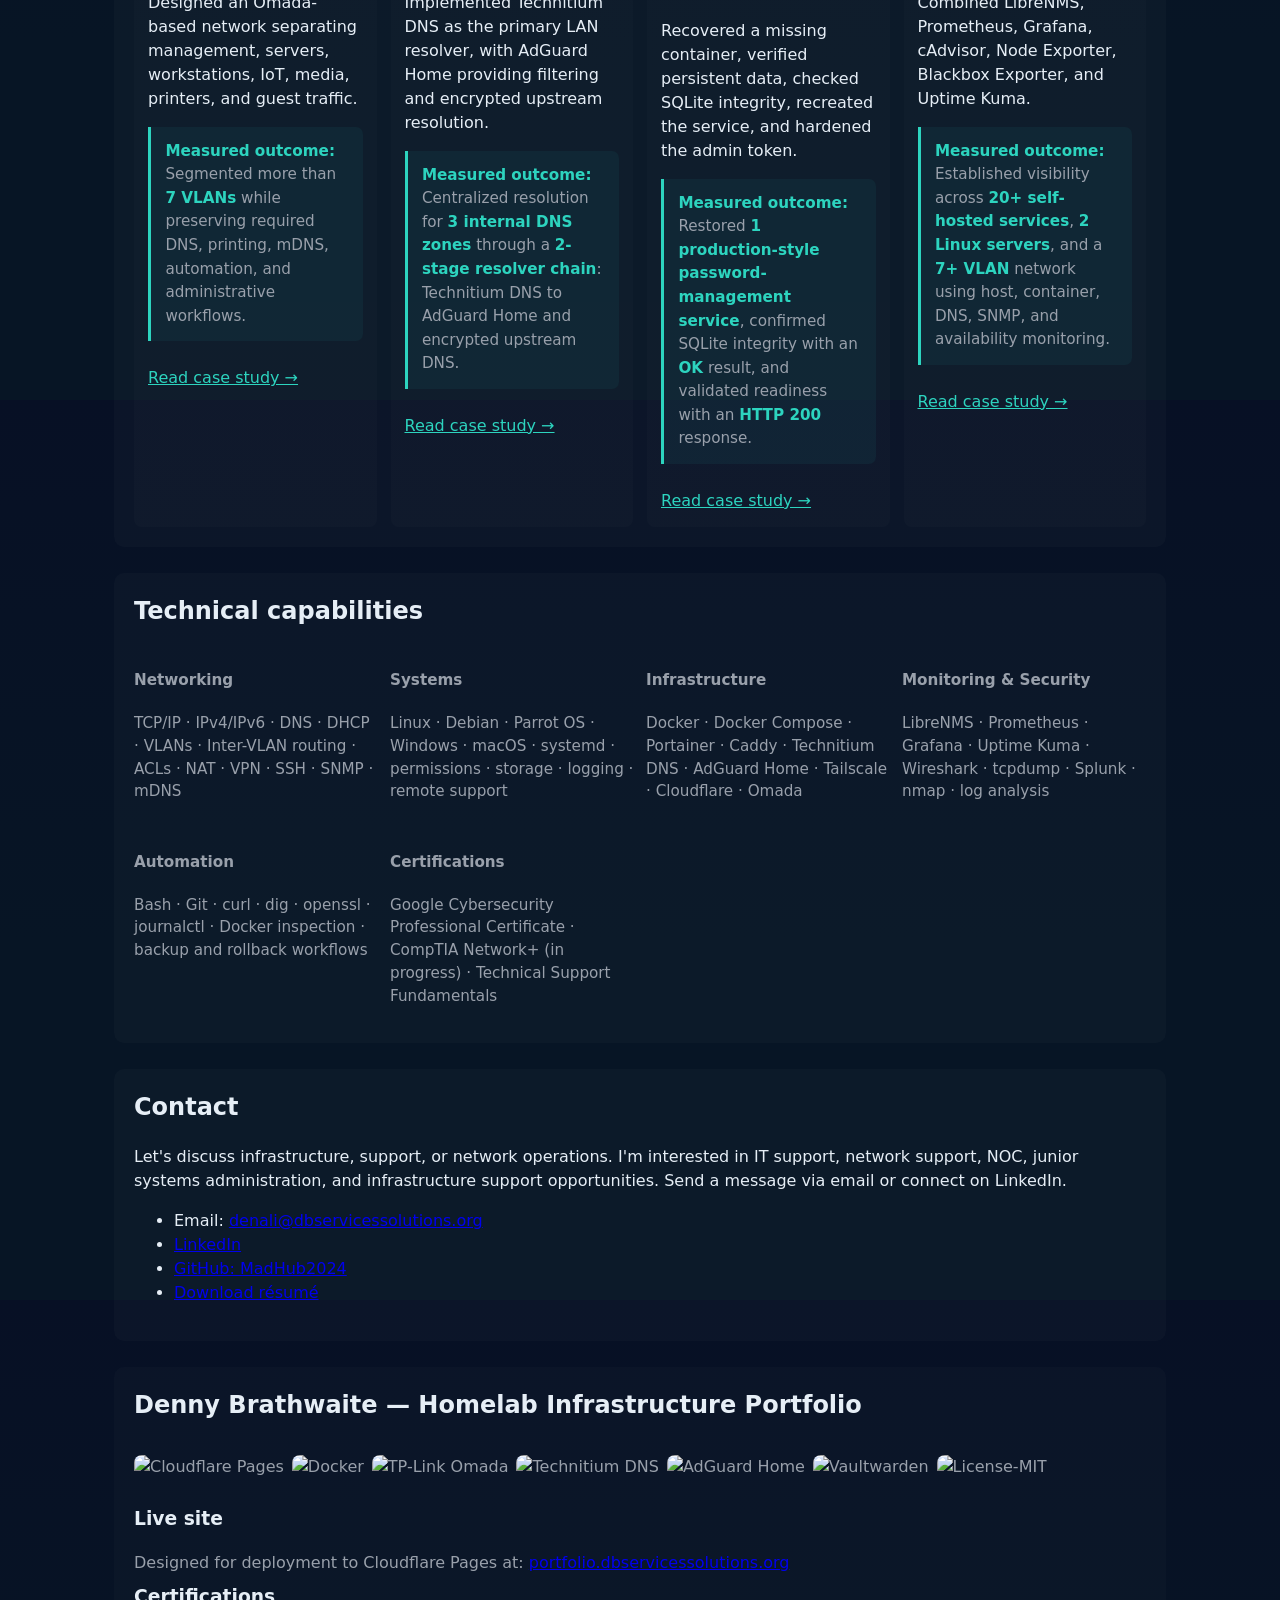
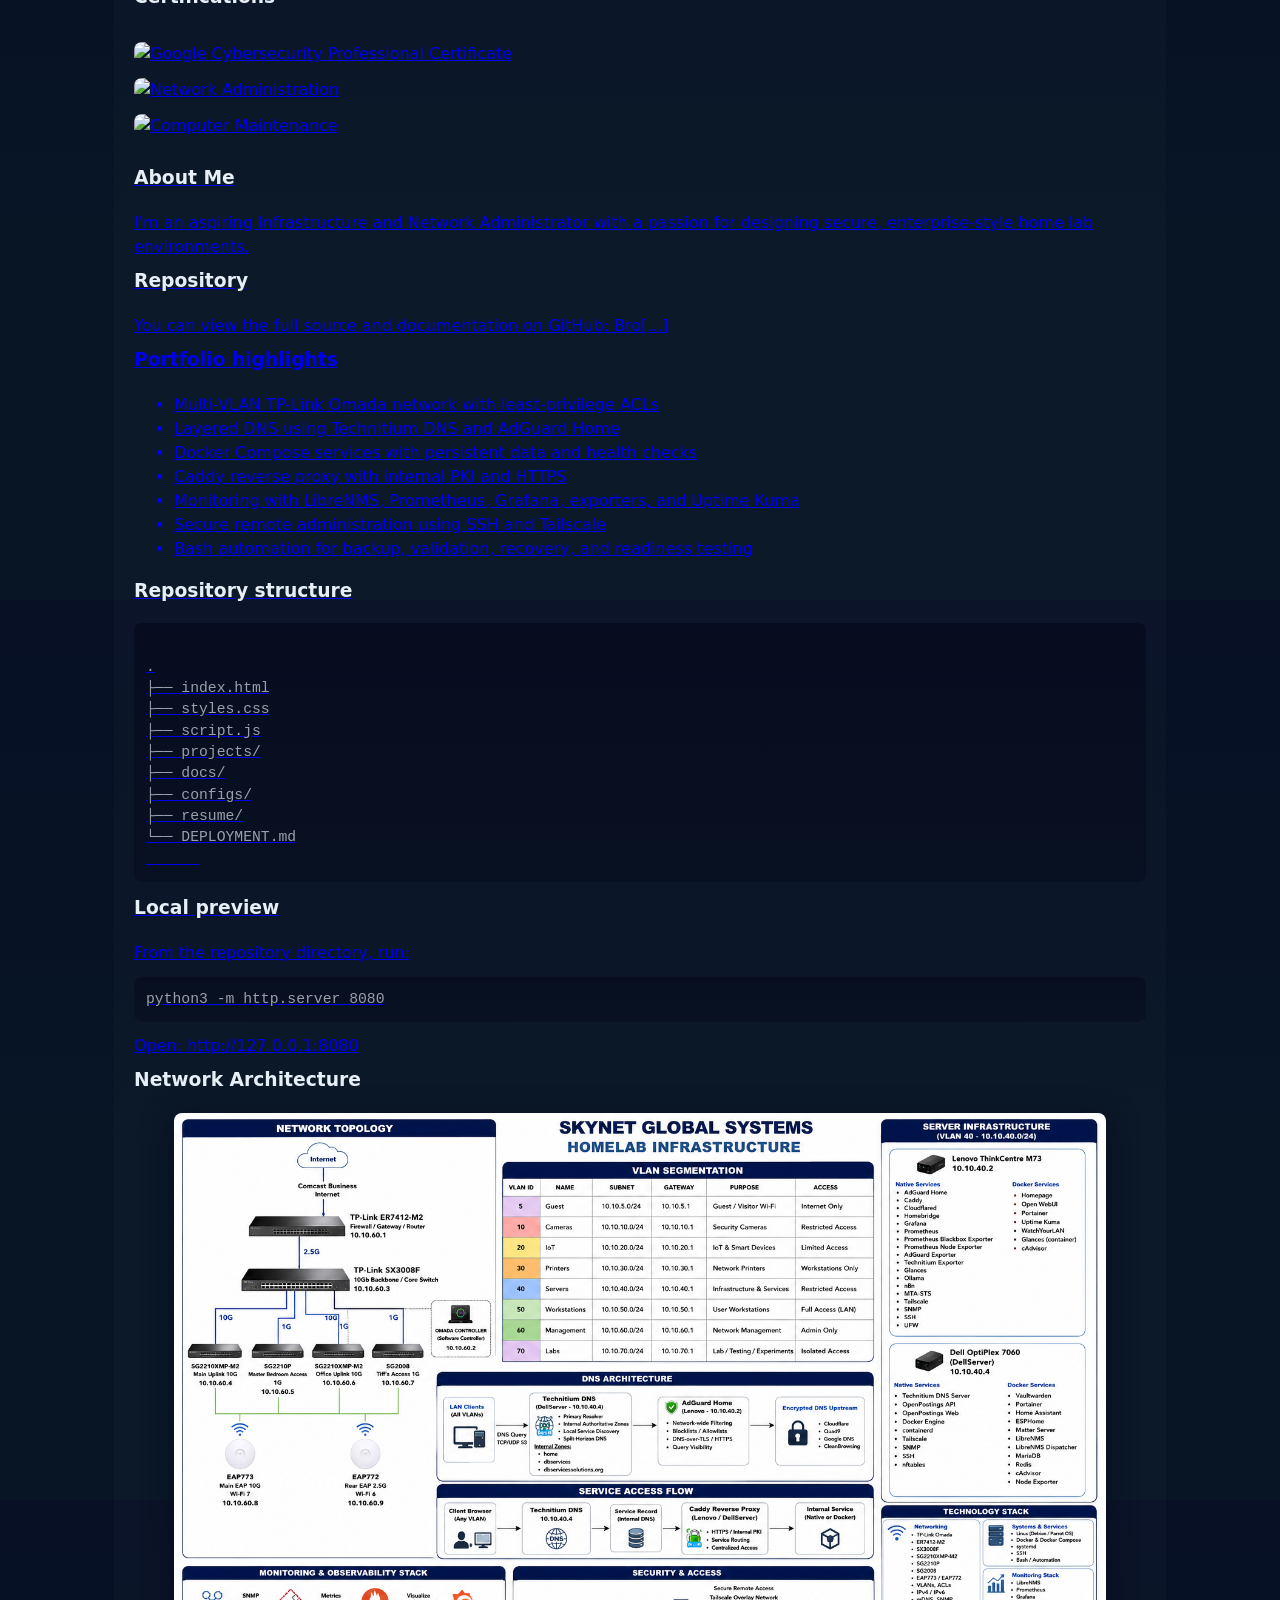
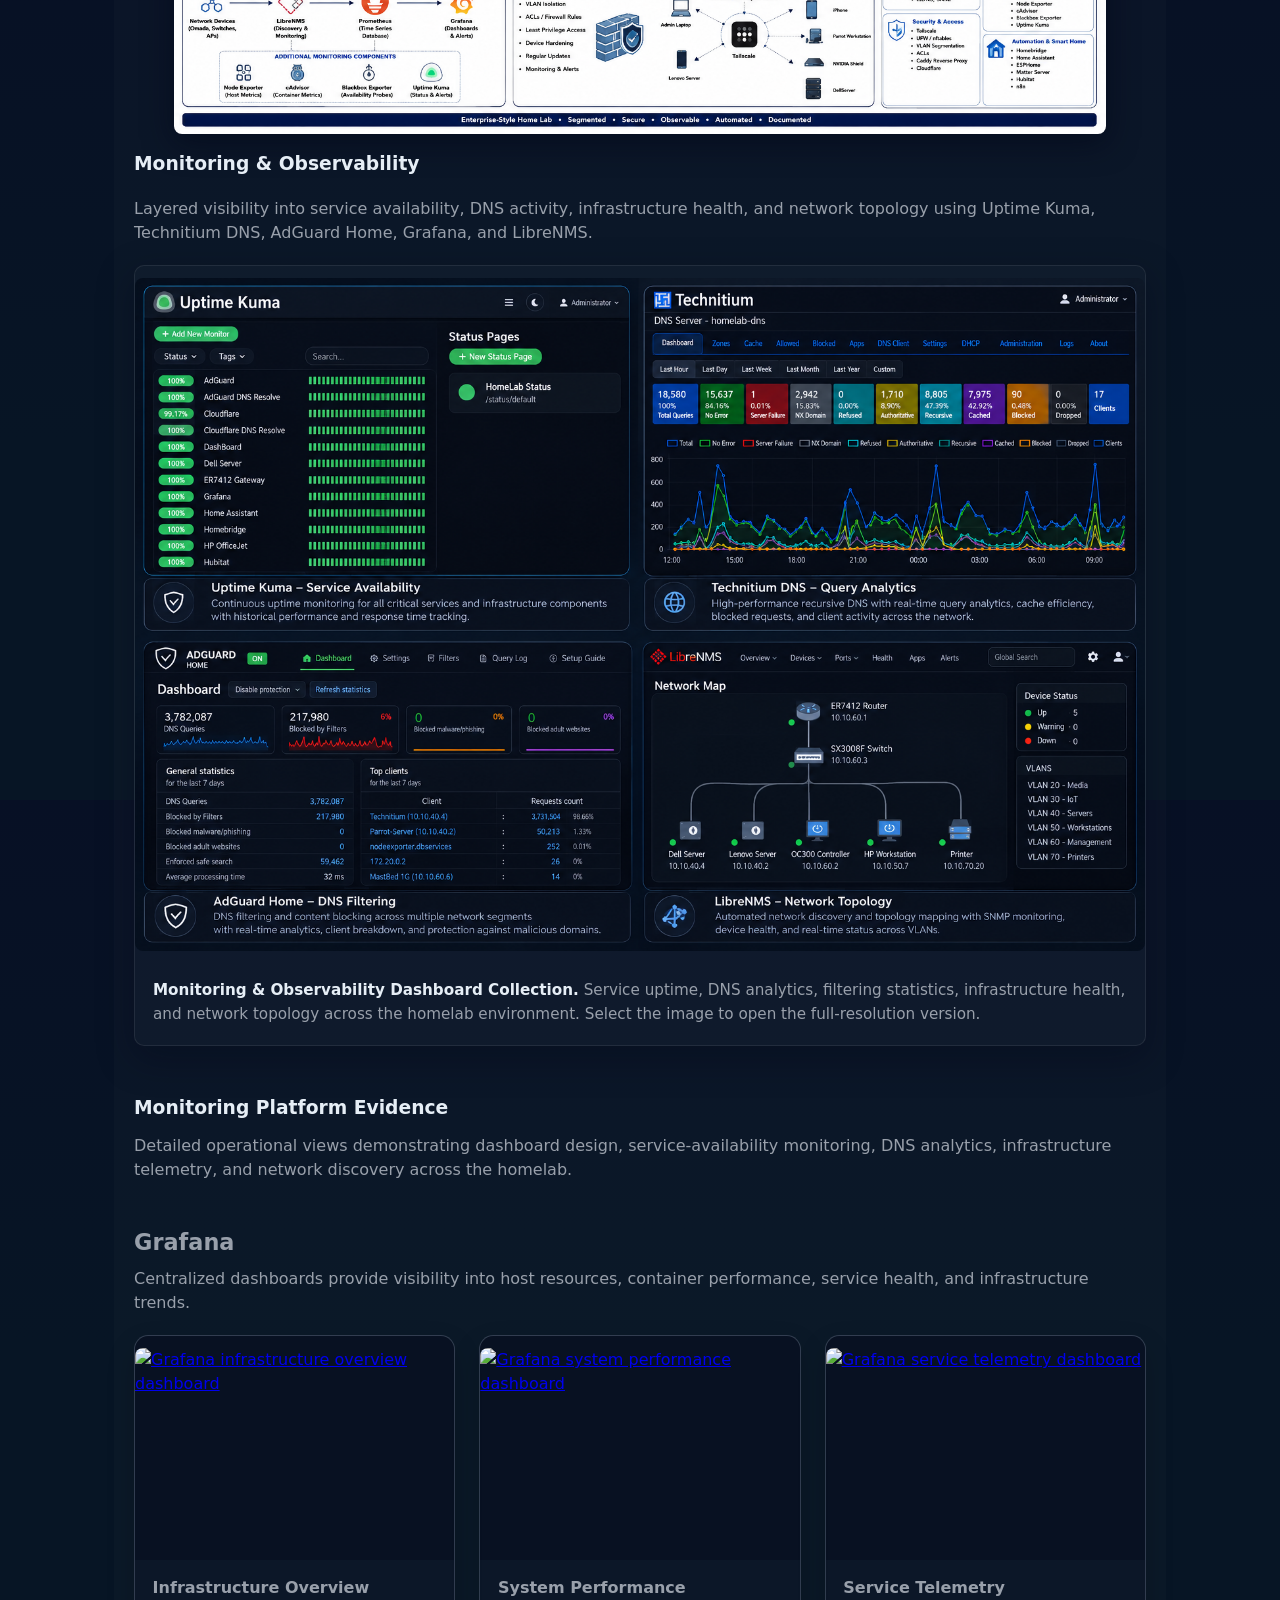
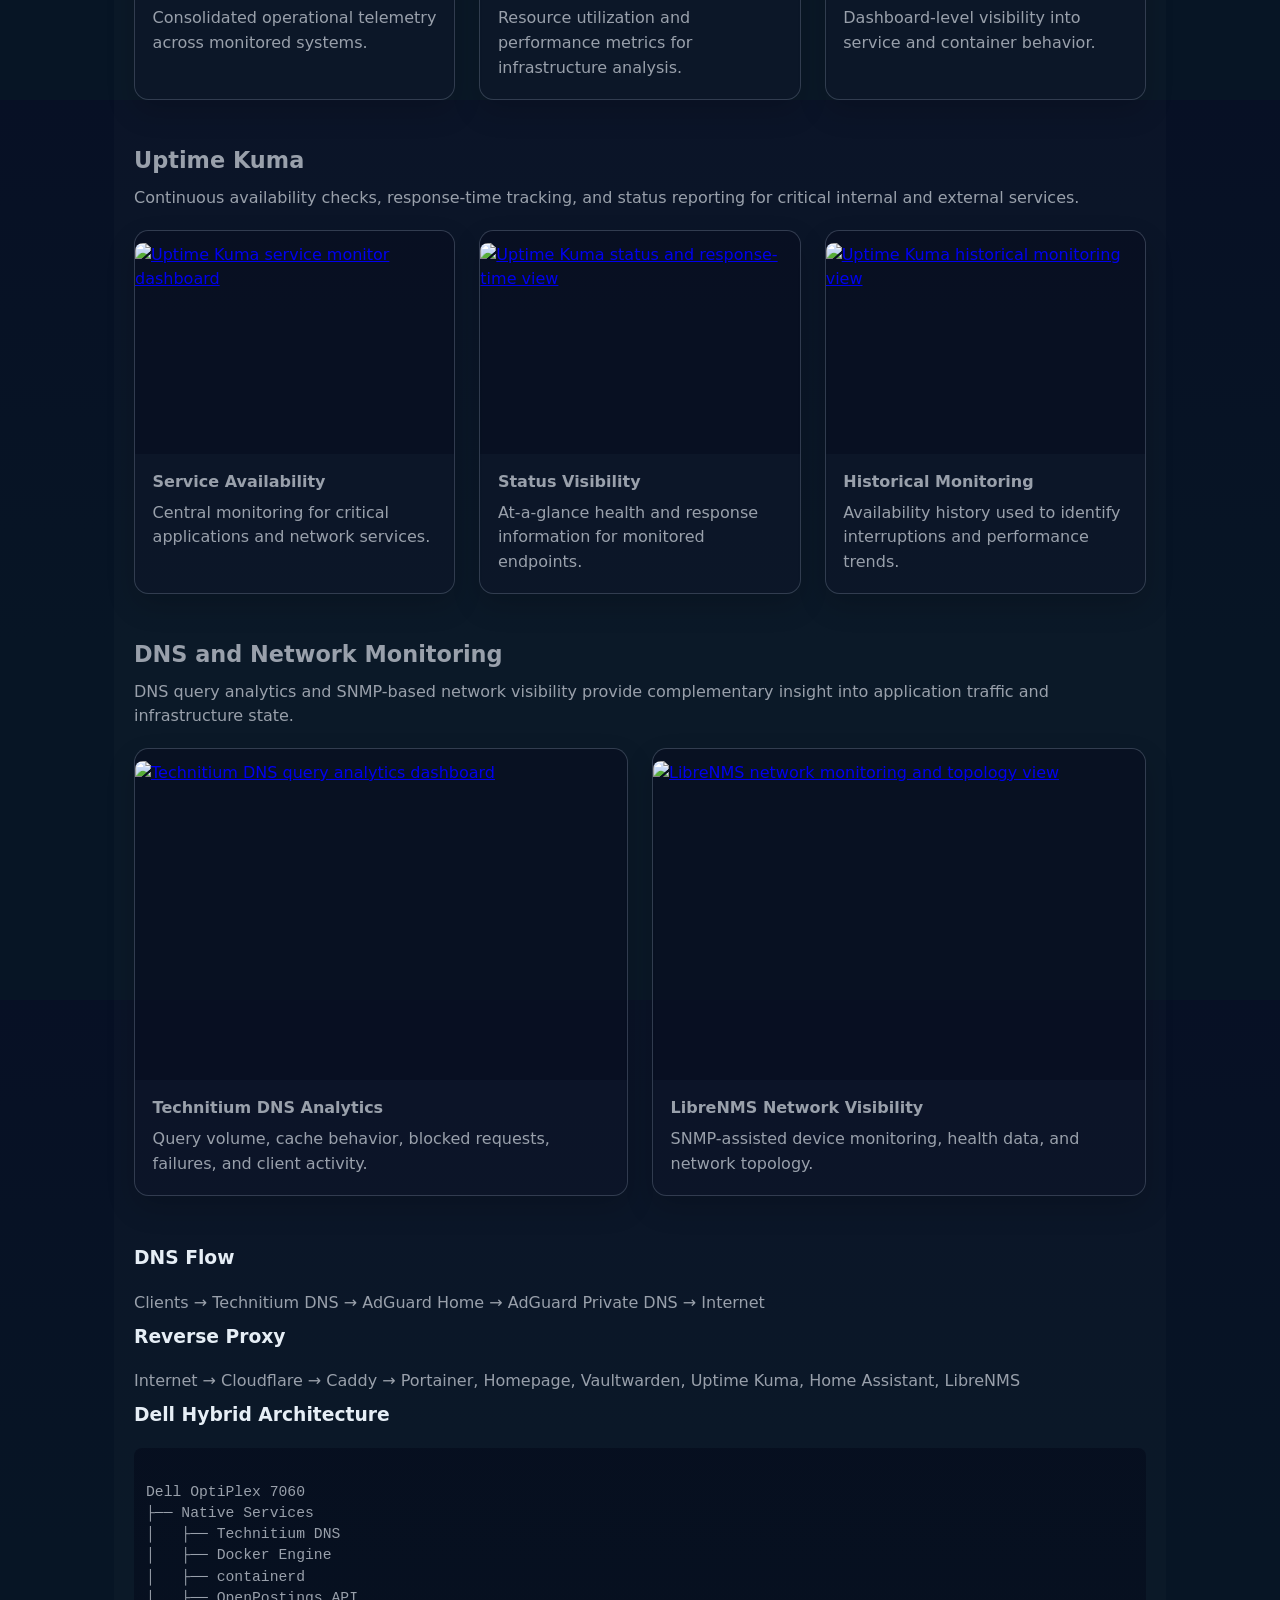
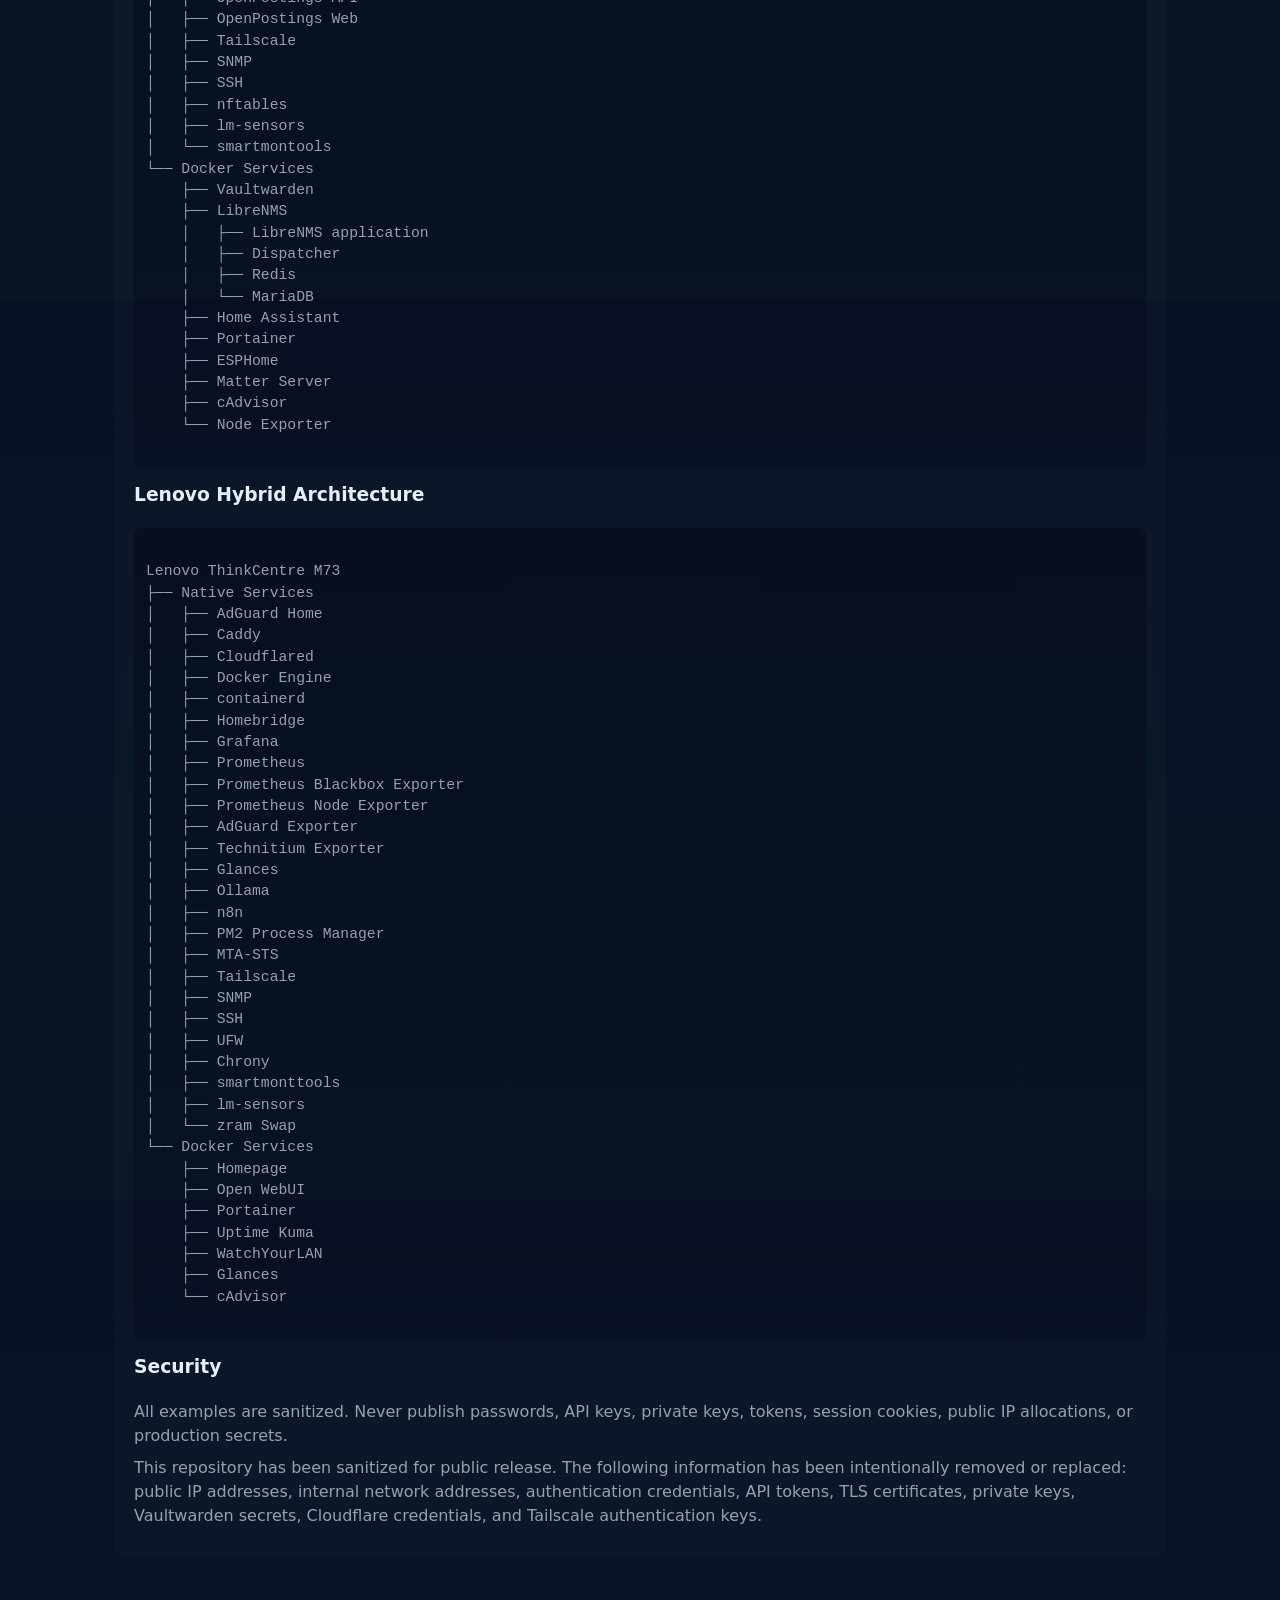
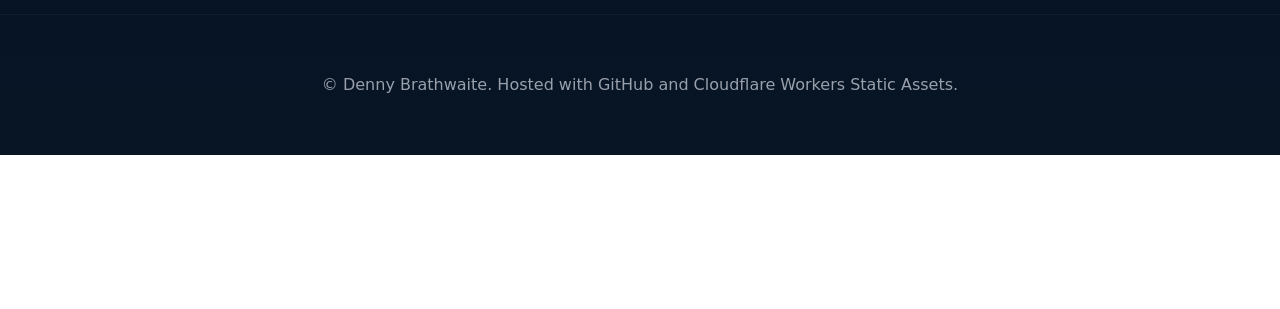
==== commit c64f3c24: "Add recruiter translation and quantified case study outcomes" ====
--- a/index.html
+++ b/index.html
@@ -111,6 +111,130 @@
       </aside>
     </section>
 
+        <!-- RECRUITER-TRANSLATION:START -->
+    <section
+      id="recruiter-translation"
+      class="section card recruiter-translation"
+      aria-labelledby="recruiter-translation-heading">
+
+      <div class="translation-intro">
+        <p class="translation-eyebrow">For non-technical reviewers</p>
+
+        <h2 id="recruiter-translation-heading">
+          Translating the homelab into workplace experience
+        </h2>
+
+        <p class="translation-summary">
+          This environment is comparable in scale and operating discipline to
+          supporting a small branch office or small-business network. It
+          includes segmented networks, Linux servers, DNS infrastructure,
+          application hosting, monitoring, backups, secure remote access,
+          troubleshooting, and technical documentation.
+        </p>
+      </div>
+
+      <div class="homelab-metrics" aria-label="Homelab scale">
+        <article class="metric">
+          <strong>7+</strong>
+          <span>segmented VLANs</span>
+        </article>
+
+        <article class="metric">
+          <strong>20+</strong>
+          <span>self-hosted services</span>
+        </article>
+
+        <article class="metric">
+          <strong>2</strong>
+          <span>Linux servers</span>
+        </article>
+
+        <article class="metric">
+          <strong>10 Gb</strong>
+          <span>network backbone</span>
+        </article>
+
+        <article class="metric">
+          <strong>3</strong>
+          <span>internal DNS zones</span>
+        </article>
+      </div>
+
+      <div class="translation-table-wrapper">
+        <table class="translation-table">
+          <caption>
+            How portfolio technologies map to common job-posting language
+          </caption>
+
+          <thead>
+            <tr>
+              <th scope="col">Portfolio evidence</th>
+              <th scope="col">Common employer language</th>
+            </tr>
+          </thead>
+
+          <tbody>
+            <tr>
+              <td>TP-Link Omada VLANs, routing, ACLs, and mDNS</td>
+              <td>
+                Branch-office networking, network segmentation,
+                access-control administration, and troubleshooting
+              </td>
+            </tr>
+
+            <tr>
+              <td>Technitium DNS and AdGuard Home</td>
+              <td>
+                DNS administration, internal name resolution,
+                secure DNS, filtering, and service discovery
+              </td>
+            </tr>
+
+            <tr>
+              <td>Uptime Kuma, Prometheus, Grafana, and LibreNMS</td>
+              <td>
+                NOC monitoring, infrastructure observability,
+                alerting, availability management, and SNMP monitoring
+              </td>
+            </tr>
+
+            <tr>
+              <td>Docker Compose, Portainer, and Linux services</td>
+              <td>
+                Linux application hosting, container operations,
+                service deployment, and lifecycle management
+              </td>
+            </tr>
+
+            <tr>
+              <td>Caddy reverse proxy and internal PKI</td>
+              <td>
+                Web infrastructure, TLS administration,
+                reverse proxies, and secure application publishing
+              </td>
+            </tr>
+
+            <tr>
+              <td>Tailscale and SSH</td>
+              <td>
+                Secure remote administration, VPN access,
+                endpoint support, and privileged troubleshooting
+              </td>
+            </tr>
+
+            <tr>
+              <td>Git, Bash automation, backups, and case studies</td>
+              <td>
+                Change management, scripting, rollback planning,
+                technical documentation, and incident recovery
+              </td>
+            </tr>
+          </tbody>
+        </table>
+      </div>
+    </section>
+    <!-- RECRUITER-TRANSLATION:END -->
+
     <section id="about" class="section card">
       <h2>About</h2>
       <h3>Operations discipline applied to infrastructure engineering</h3>
@@ -189,7 +313,7 @@
           <span class="index">01</span>
           <h3>Multi-VLAN network segmentation</h3>
           <p>Designed an Omada-based network separating management, servers, workstations, IoT, media, printers, and guest traffic.</p>
-          <p class="outcome"><strong>Outcome:</strong> Least-privilege access while preserving DNS, printing, mDNS, and automation workflows.</p>
+          <p class="outcome"><strong>Measured outcome:</strong> Segmented more than <strong>7 VLANs</strong> while preserving required DNS, printing, mDNS, automation, and administrative workflows.</p>
           <a class="read-link" href="#architecture">Read case study →</a>
         </article>
 
@@ -197,7 +321,7 @@
           <span class="index">02</span>
           <h3>Layered DNS architecture</h3>
           <p>Implemented Technitium DNS as the primary LAN resolver, with AdGuard Home providing filtering and encrypted upstream resolution.</p>
-          <p class="outcome"><strong>Outcome:</strong> Centralized internal zones, consistent service discovery, and network-wide filtering.</p>
+          <p class="outcome"><strong>Measured outcome:</strong> Centralized resolution for <strong>3 internal DNS zones</strong> through a <strong>2-stage resolver chain</strong>: Technitium DNS to AdGuard Home and encrypted upstream DNS.</p>
           <a class="read-link" href="#architecture">Read case study →</a>
         </article>
 
@@ -205,7 +329,7 @@
           <span class="index">03</span>
           <h3>Vaultwarden recovery and hardening</h3>
           <p>Recovered a missing container, verified persistent data, checked SQLite integrity, recreated the service, and hardened the admin token.</p>
-          <p class="outcome"><strong>Outcome:</strong> Restored service with verified backups, HTTP readiness checks, TLS validation, and secure credentials.</p>
+          <p class="outcome"><strong>Measured outcome:</strong> Restored <strong>1 production-style password-management service</strong>, confirmed SQLite integrity with an <strong>OK</strong> result, and validated readiness with an <strong>HTTP 200</strong> response.</p>
           <a class="read-link" href="#contact">Read case study →</a>
         </article>
 
@@ -213,7 +337,7 @@
           <span class="index">04</span>
           <h3>Monitoring and observability</h3>
           <p>Combined LibreNMS, Prometheus, Grafana, cAdvisor, Node Exporter, Blackbox Exporter, and Uptime Kuma.</p>
-          <p class="outcome"><strong>Outcome:</strong> Layered visibility into hosts, containers, network devices, service health, and uptime.</p>
+          <p class="outcome"><strong>Measured outcome:</strong> Established visibility across <strong>20+ self-hosted services</strong>, <strong>2 Linux servers</strong>, and a <strong>7+ VLAN</strong> network using host, container, DNS, SNMP, and availability monitoring.</p>
           <a class="read-link" href="#architecture">Read case study →</a>
         </article>
       </div>
--- a/styles.css
+++ b/styles.css
@@ -436,3 +436,132 @@
   }
 }
 /* MONITORING-GALLERY:END */
+
+/* RECRUITER-TRANSLATION:START */
+.recruiter-translation {
+  position: relative;
+  overflow: hidden;
+}
+
+.recruiter-translation::before {
+  content: "";
+  position: absolute;
+  inset: 0 auto auto 0;
+  width: 100%;
+  height: 3px;
+  background: var(--accent);
+}
+
+.translation-intro {
+  max-width: 850px;
+}
+
+.translation-eyebrow {
+  margin: 0 0 0.45rem;
+  color: var(--accent);
+  font-size: 0.82rem;
+  font-weight: 700;
+  letter-spacing: 0.08em;
+  text-transform: uppercase;
+}
+
+.translation-summary {
+  color: var(--muted);
+  line-height: 1.65;
+}
+
+.homelab-metrics {
+  display: grid;
+  grid-template-columns: repeat(5, minmax(0, 1fr));
+  gap: 0.9rem;
+  margin: 1.75rem 0 2rem;
+}
+
+.metric {
+  min-width: 0;
+  padding: 1rem;
+  border: 1px solid rgba(148, 163, 184, 0.22);
+  border-radius: 0.75rem;
+  background: rgba(255, 255, 255, 0.025);
+}
+
+.metric strong {
+  display: block;
+  color: var(--accent);
+  font-size: clamp(1.35rem, 3vw, 1.9rem);
+  line-height: 1.1;
+}
+
+.metric span {
+  display: block;
+  margin-top: 0.35rem;
+  color: var(--muted);
+  font-size: 0.9rem;
+}
+
+.translation-table-wrapper {
+  width: 100%;
+  overflow-x: auto;
+  border: 1px solid rgba(148, 163, 184, 0.22);
+  border-radius: 0.75rem;
+}
+
+.translation-table {
+  width: 100%;
+  min-width: 680px;
+  border-collapse: collapse;
+}
+
+.translation-table caption {
+  padding: 1rem;
+  color: var(--text);
+  font-weight: 700;
+  text-align: left;
+}
+
+.translation-table th,
+.translation-table td {
+  padding: 0.95rem 1rem;
+  border-top: 1px solid rgba(148, 163, 184, 0.18);
+  text-align: left;
+  vertical-align: top;
+}
+
+.translation-table th {
+  color: var(--text);
+  background: rgba(255, 255, 255, 0.035);
+}
+
+.translation-table td {
+  color: var(--muted);
+  line-height: 1.5;
+}
+
+.case .outcome {
+  padding: 0.8rem 0.9rem;
+  border-left: 3px solid var(--accent);
+  border-radius: 0 0.45rem 0.45rem 0;
+  background: rgba(45, 212, 191, 0.055);
+  line-height: 1.55;
+}
+
+.case .outcome strong {
+  color: var(--accent);
+}
+
+@media (max-width: 920px) {
+  .homelab-metrics {
+    grid-template-columns: repeat(3, minmax(0, 1fr));
+  }
+}
+
+@media (max-width: 600px) {
+  .homelab-metrics {
+    grid-template-columns: repeat(2, minmax(0, 1fr));
+  }
+
+  .metric:last-child {
+    grid-column: 1 / -1;
+  }
+}
+/* RECRUITER-TRANSLATION:END */
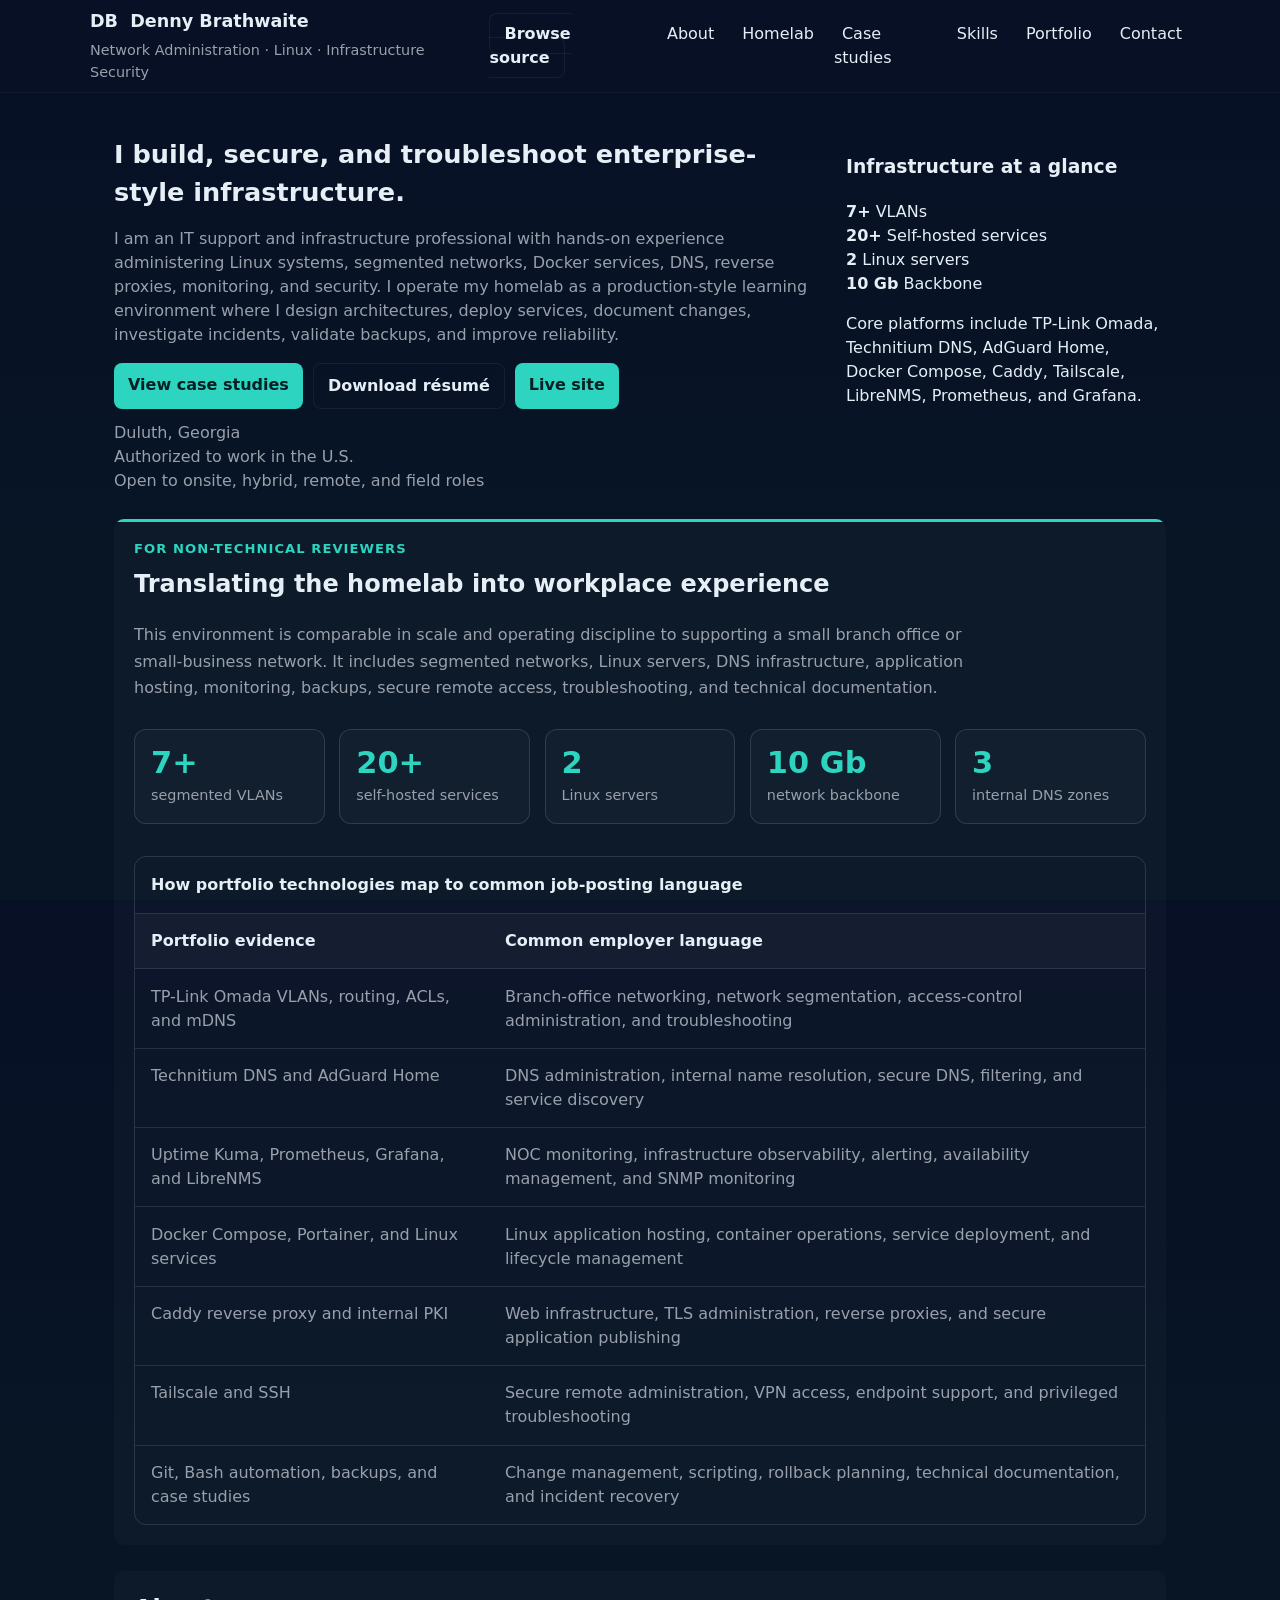
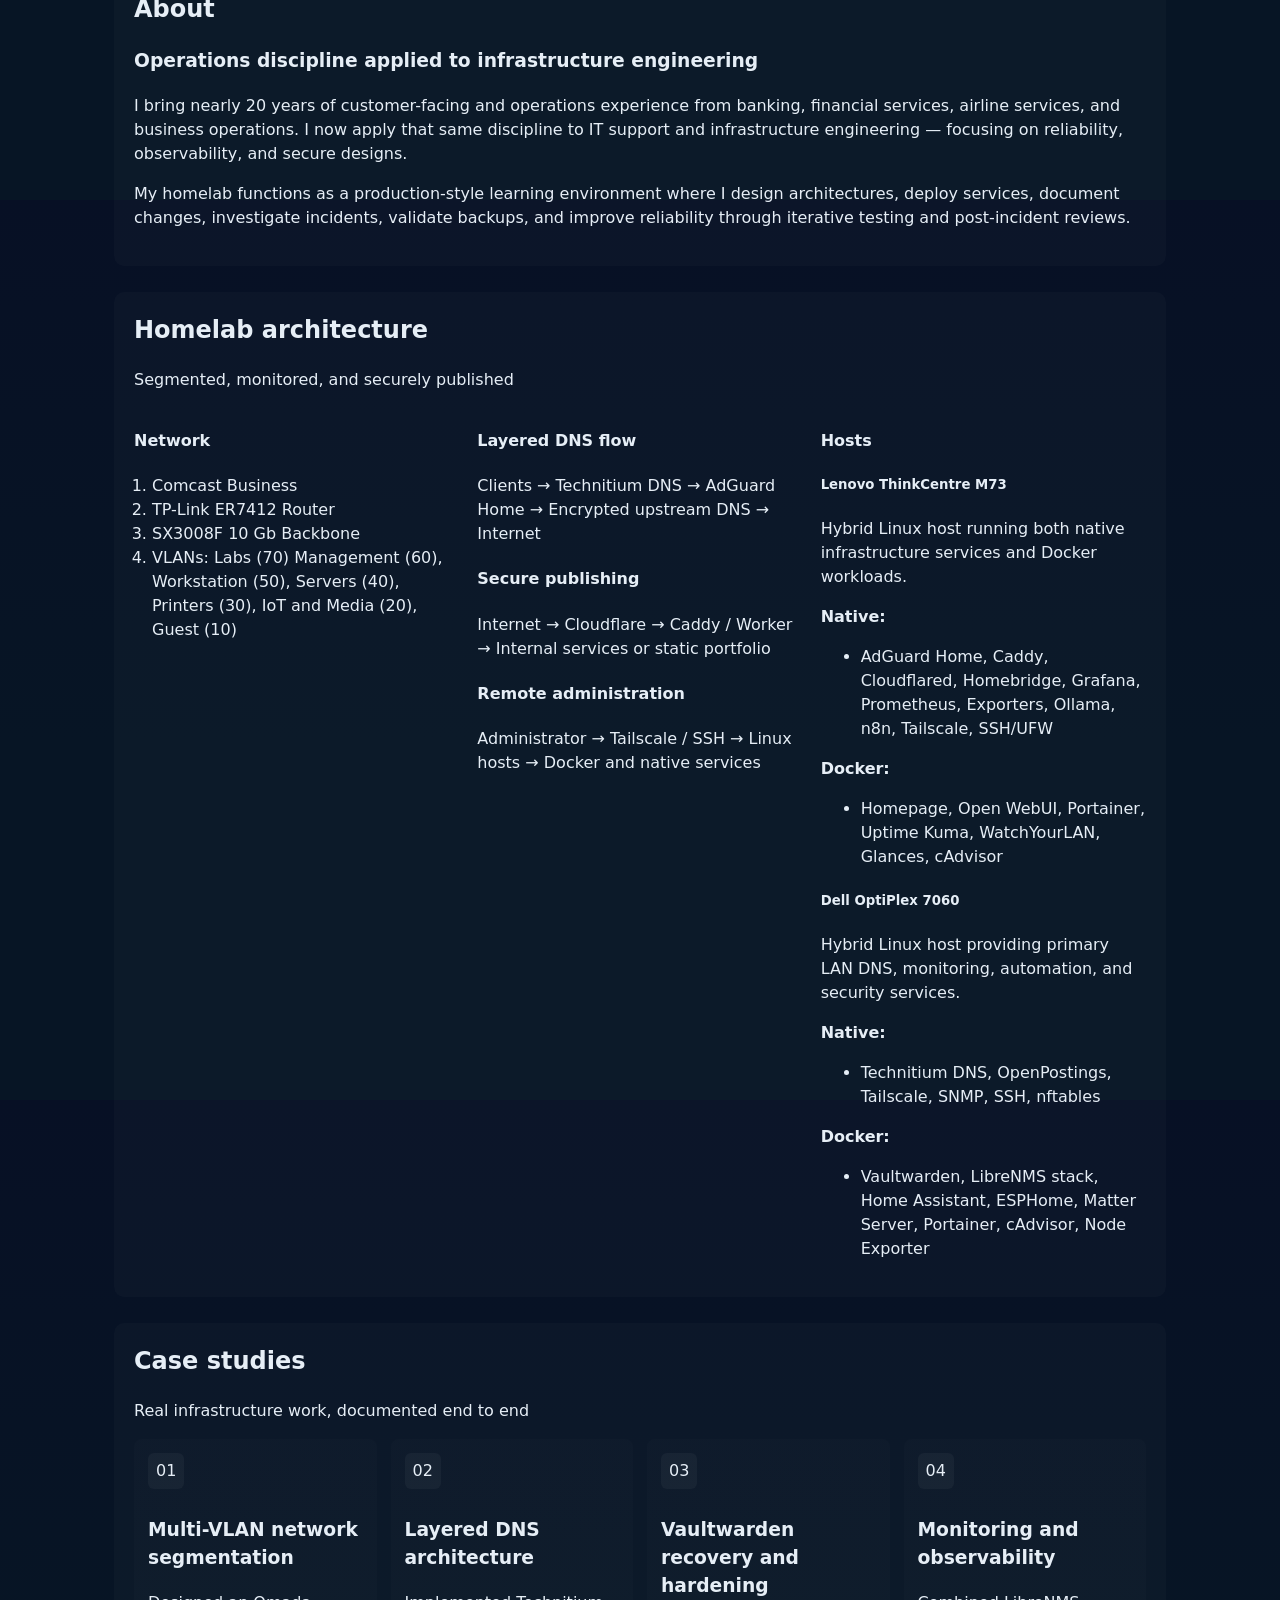
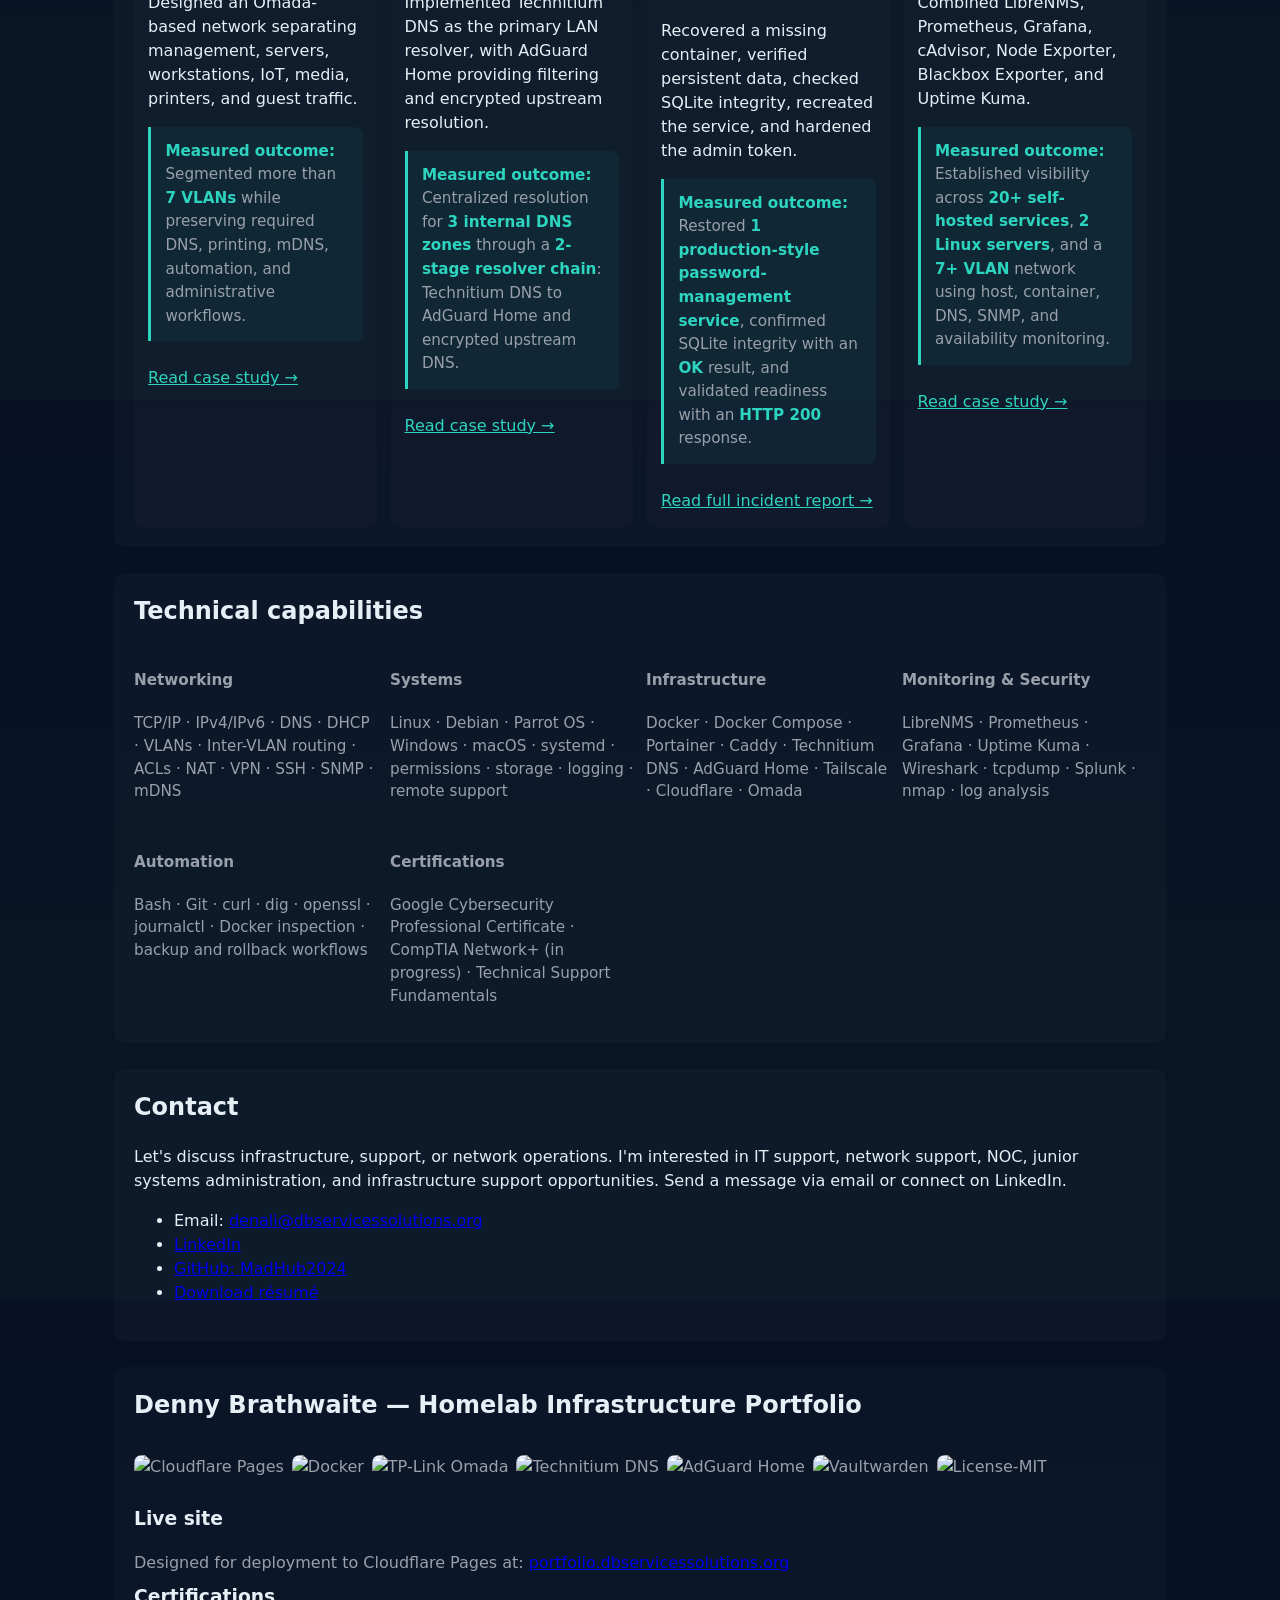
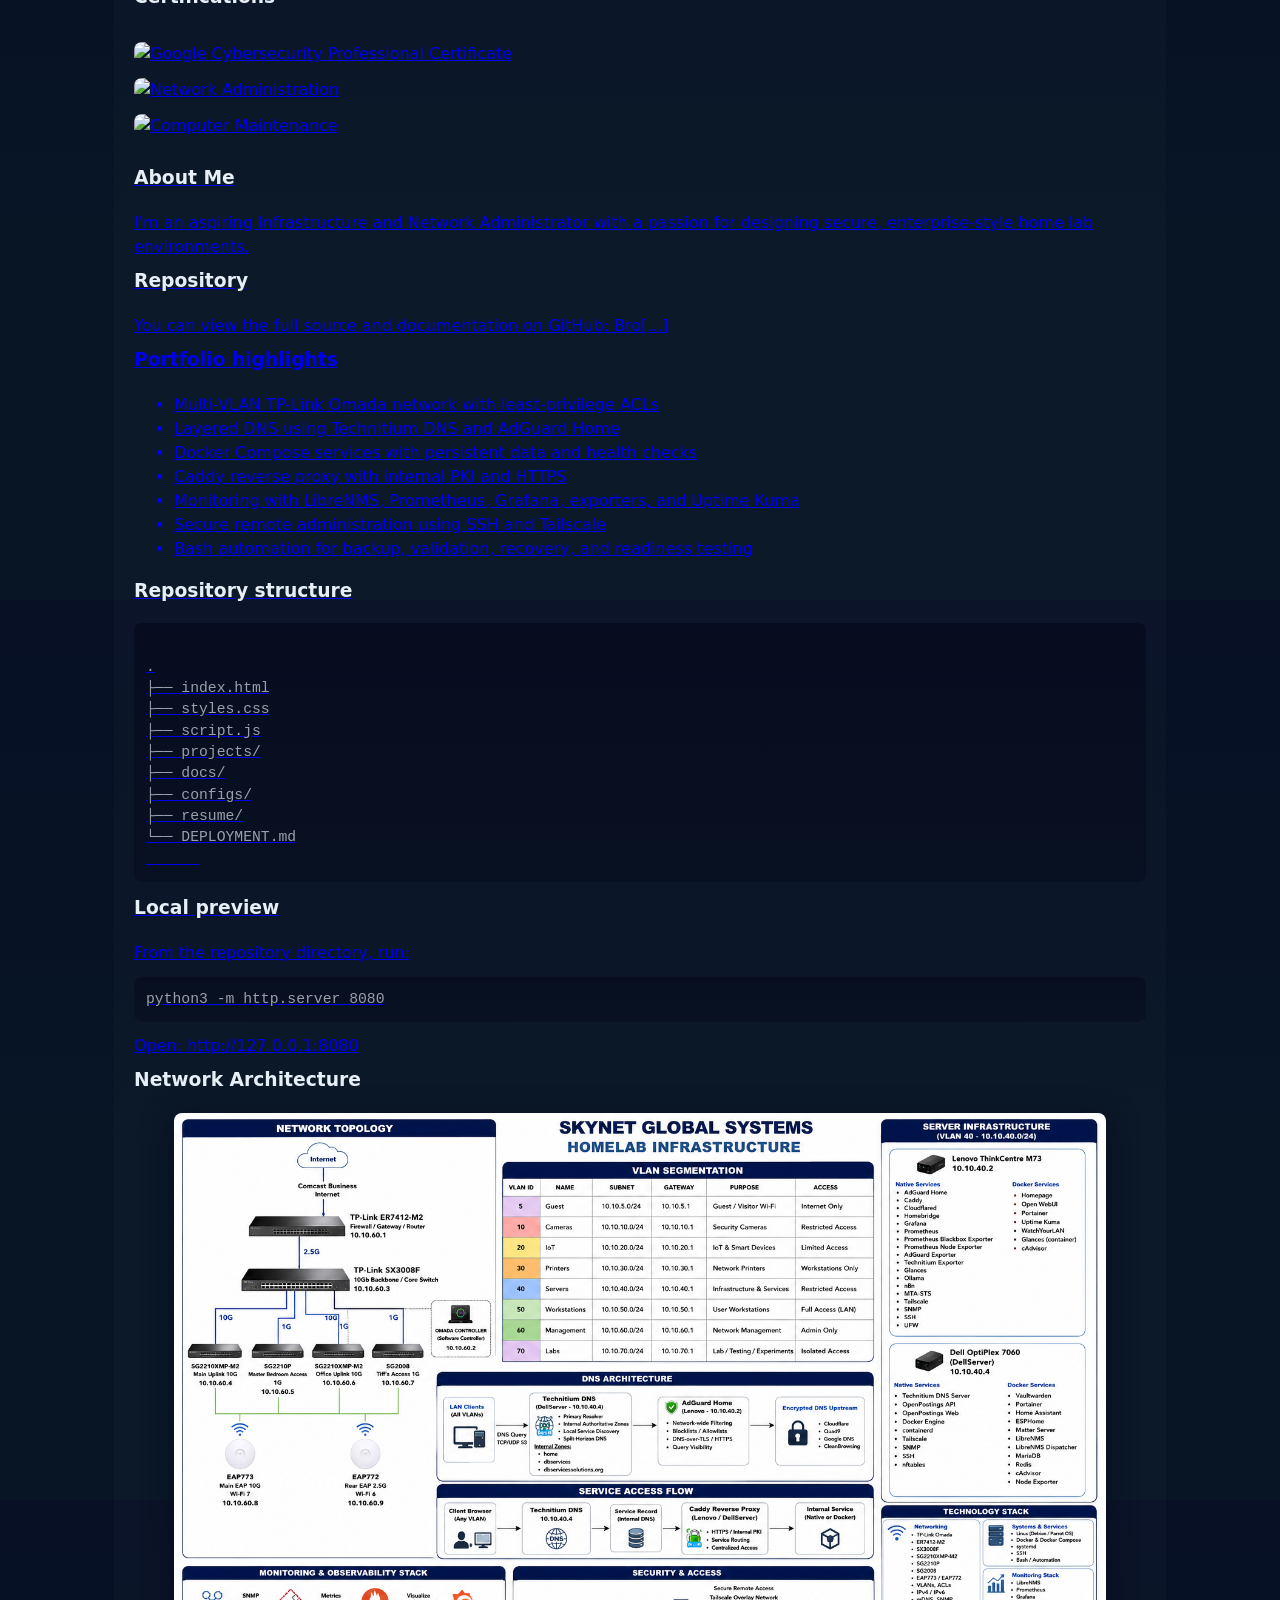
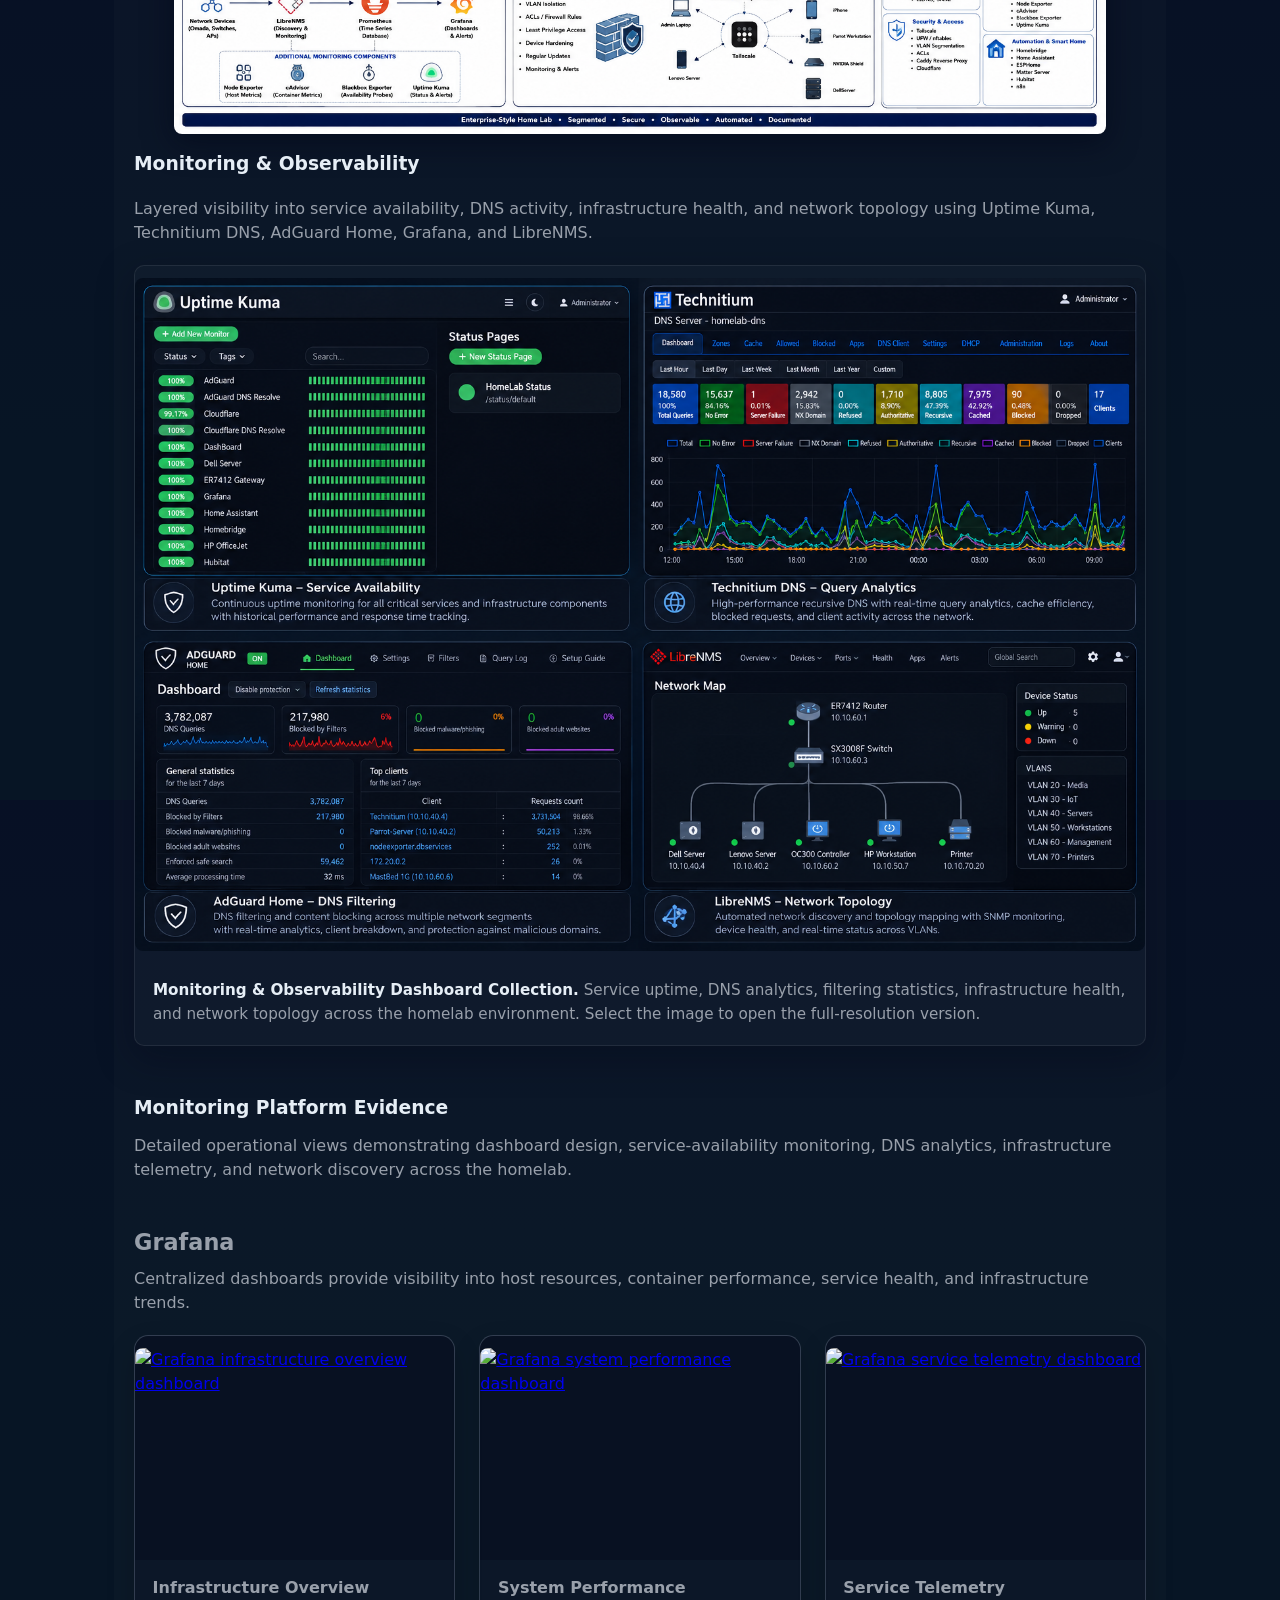
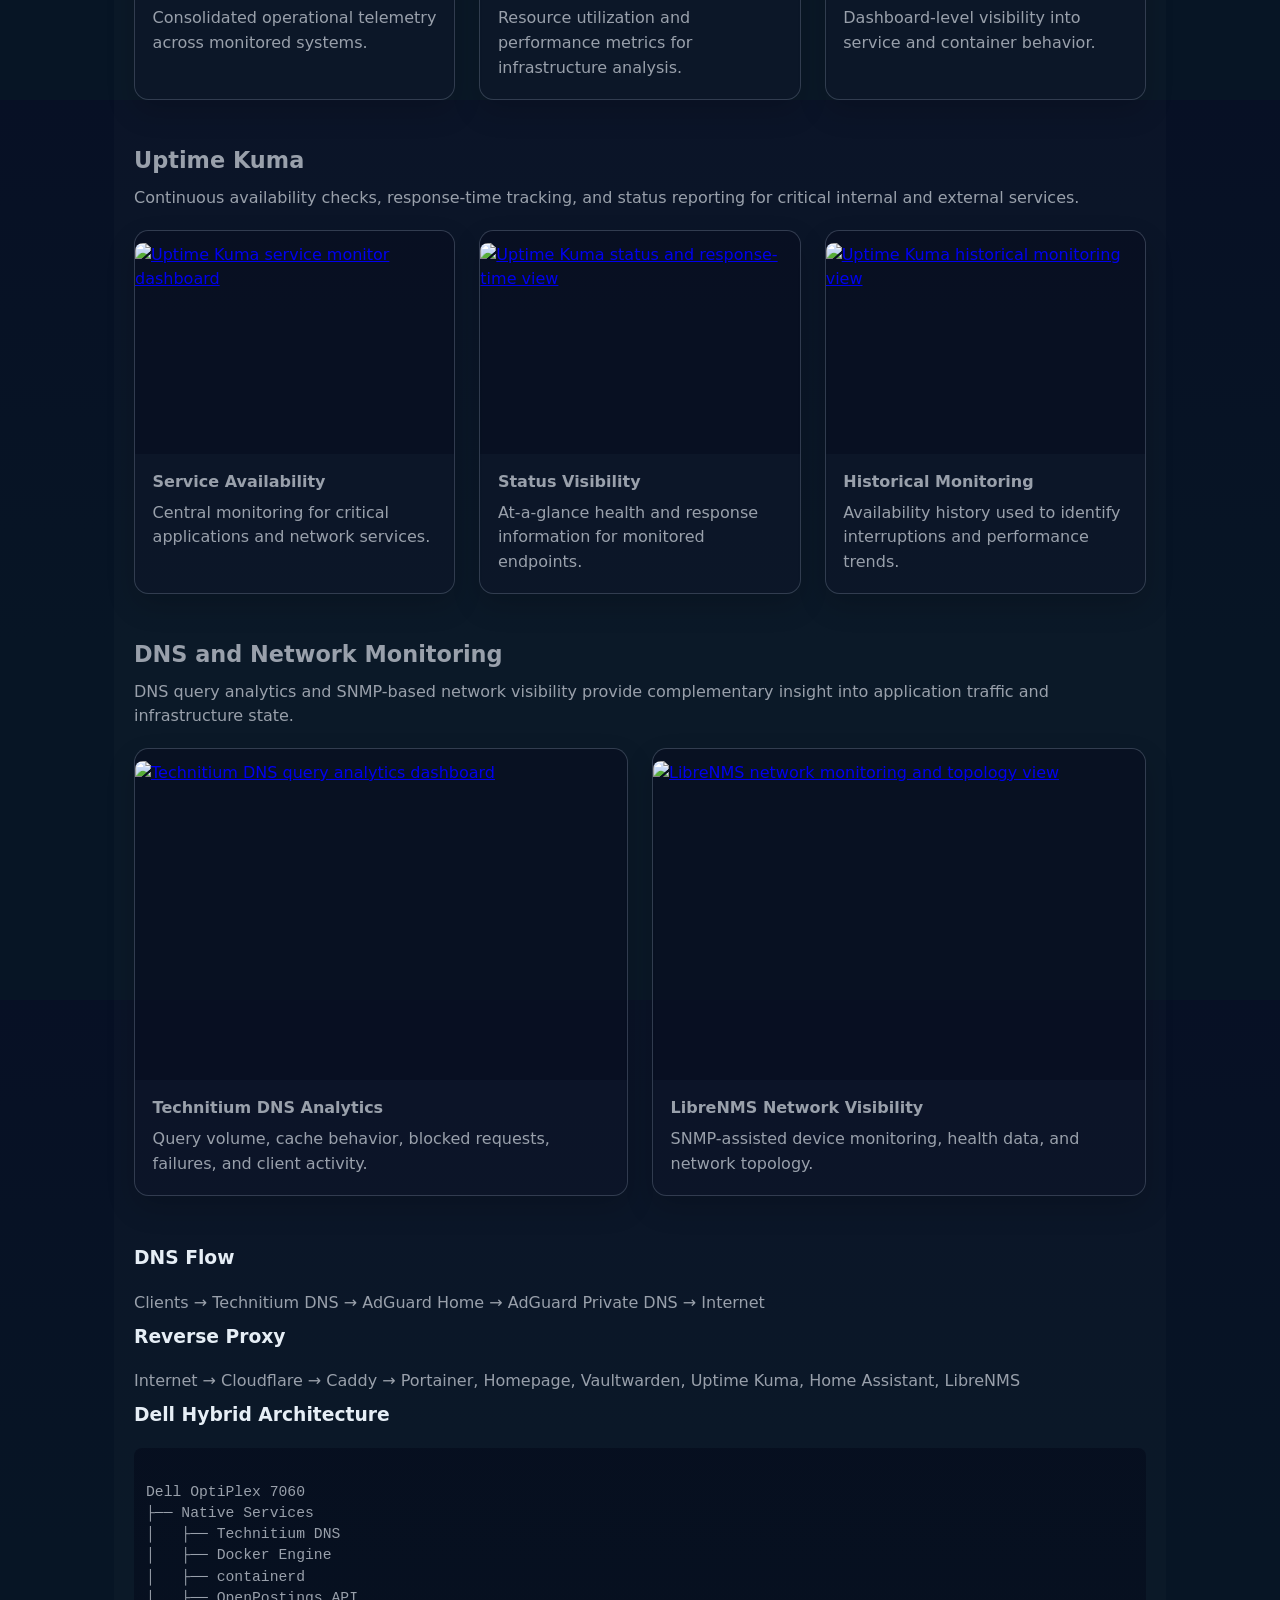
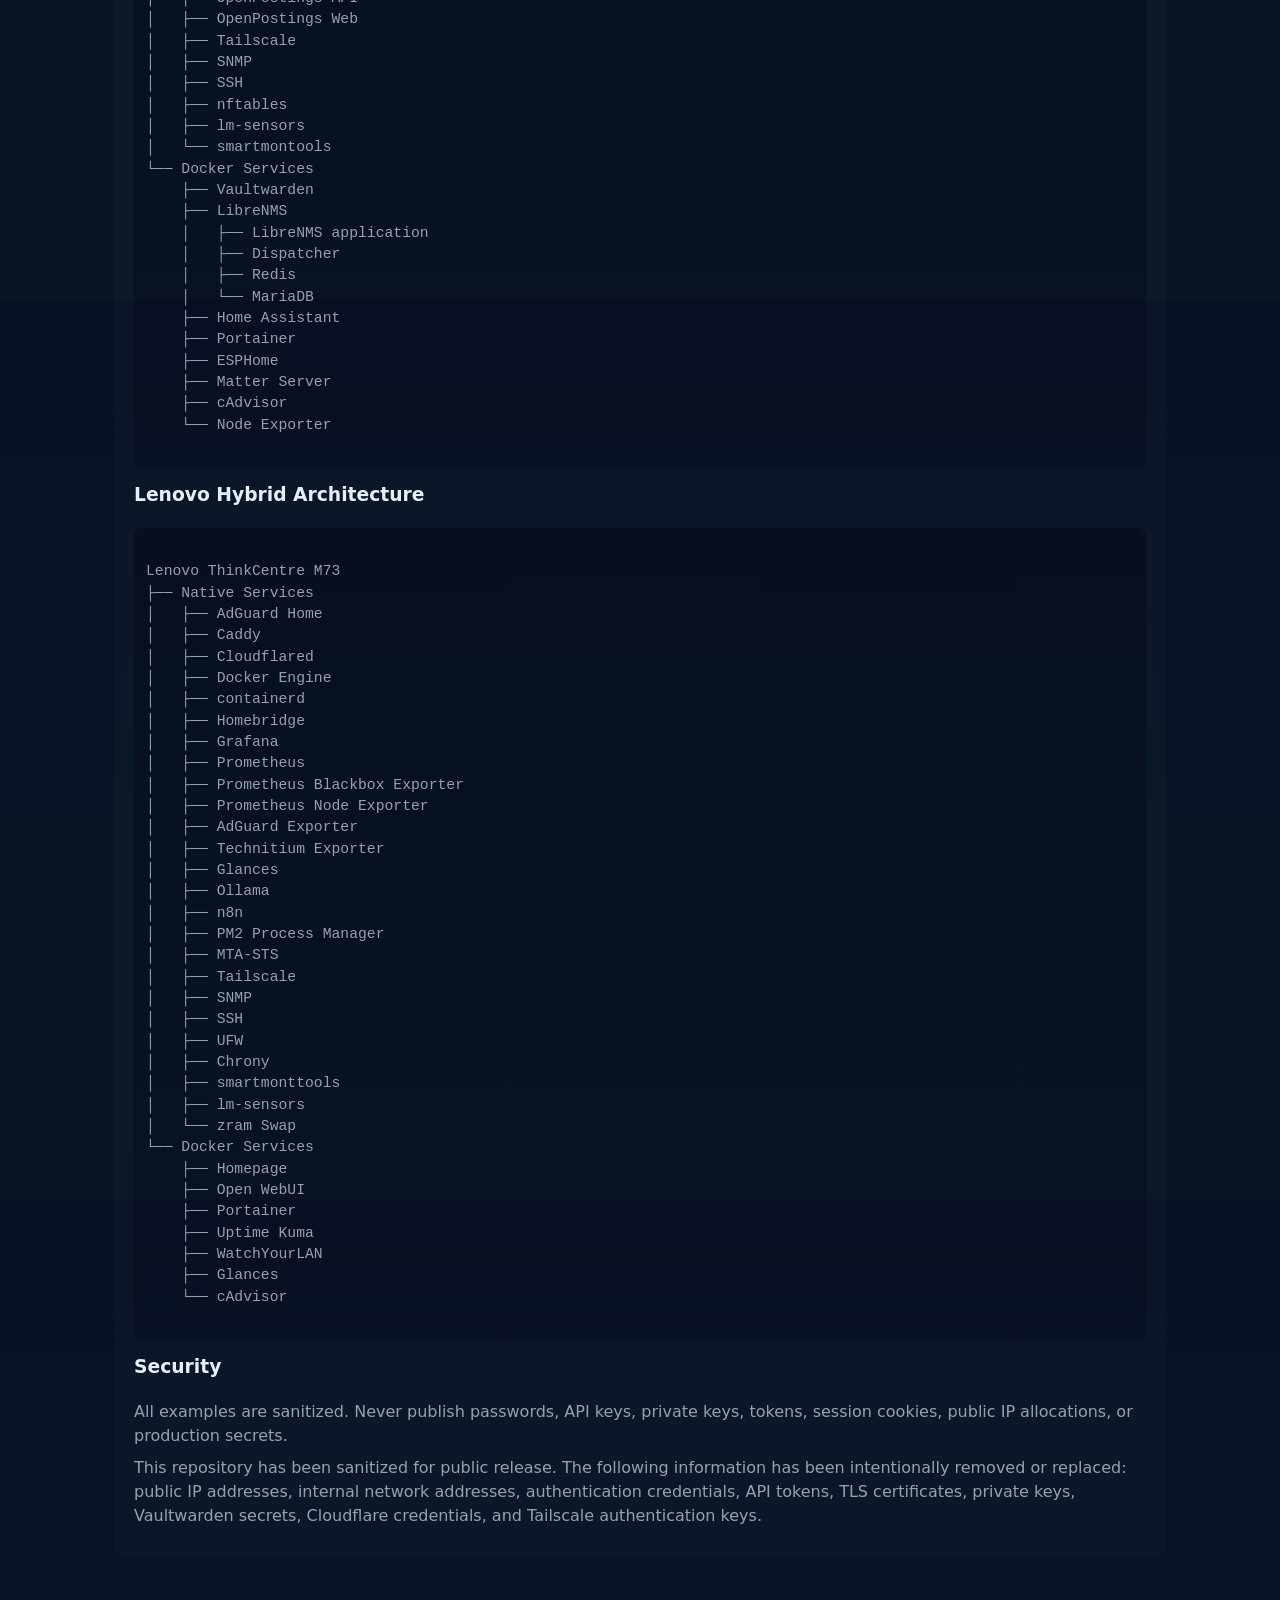
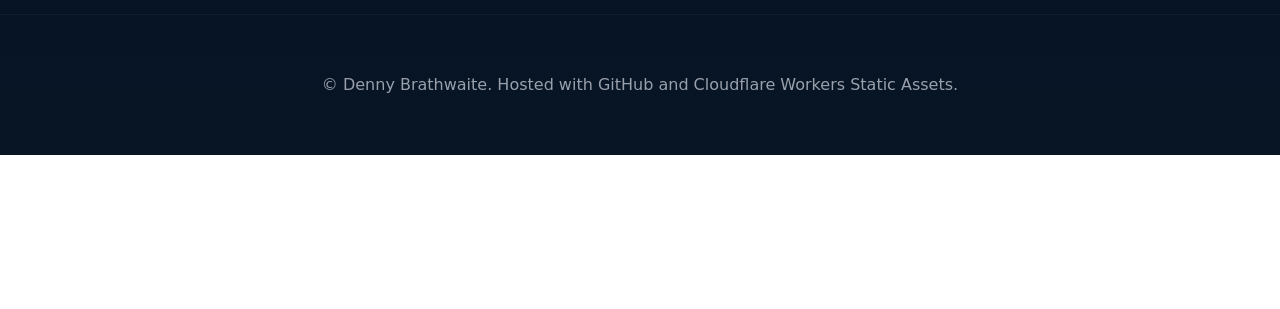
==== commit f690b90b: "Expand Vaultwarden incident recovery case study" ====
--- a/index.html
+++ b/index.html
@@ -330,7 +330,7 @@
           <h3>Vaultwarden recovery and hardening</h3>
           <p>Recovered a missing container, verified persistent data, checked SQLite integrity, recreated the service, and hardened the admin token.</p>
           <p class="outcome"><strong>Measured outcome:</strong> Restored <strong>1 production-style password-management service</strong>, confirmed SQLite integrity with an <strong>OK</strong> result, and validated readiness with an <strong>HTTP 200</strong> response.</p>
-          <a class="read-link" href="#contact">Read case study →</a>
+          <a class="read-link" href="vaultwarden-recovery.html">Read full incident report →</a>
         </article>
 
         <article class="case">
--- a/styles.css
+++ b/styles.css
@@ -565,3 +565,207 @@
   }
 }
 /* RECRUITER-TRANSLATION:END */
+
+/* VAULTWARDEN-INCIDENT:START */
+.incident-nav {
+  display: flex;
+  align-items: center;
+  justify-content: space-between;
+  gap: 1rem;
+}
+
+.incident-brand {
+  display: inline-flex;
+  align-items: center;
+  gap: 0.65rem;
+  color: var(--text);
+  font-weight: 700;
+  text-decoration: none;
+}
+
+.incident-brand > span:first-child {
+  display: grid;
+  width: 2.2rem;
+  height: 2.2rem;
+  place-items: center;
+  border: 1px solid rgba(45, 212, 191, 0.45);
+  border-radius: 0.55rem;
+  color: var(--accent);
+}
+
+.incident-container {
+  width: min(92%, 900px);
+  margin-inline: auto;
+}
+
+.incident-hero {
+  padding: clamp(3rem, 7vw, 5.5rem) 0 2.5rem;
+  border-bottom: 1px solid rgba(148, 163, 184, 0.18);
+}
+
+.incident-eyebrow {
+  margin: 0 0 0.65rem;
+  color: var(--accent);
+  font-size: 0.82rem;
+  font-weight: 700;
+  letter-spacing: 0.08em;
+  text-transform: uppercase;
+}
+
+.incident-lead {
+  max-width: 760px;
+  color: var(--muted);
+  font-size: clamp(1.05rem, 2vw, 1.25rem);
+}
+
+.incident-tags,
+.incident-skills {
+  display: flex;
+  flex-wrap: wrap;
+  gap: 0.55rem;
+  padding: 0;
+  list-style: none;
+}
+
+.incident-tags span,
+.incident-skills li {
+  padding: 0.4rem 0.7rem;
+  border: 1px solid rgba(45, 212, 191, 0.28);
+  border-radius: 999px;
+  background: rgba(45, 212, 191, 0.06);
+  color: var(--text);
+  font-size: 0.88rem;
+}
+
+.incident-report {
+  padding-block: 2.5rem 4rem;
+}
+
+.incident-report section {
+  margin-top: 2.5rem;
+}
+
+.incident-report h2 {
+  padding-bottom: 0.55rem;
+  border-bottom: 1px solid rgba(148, 163, 184, 0.18);
+}
+
+.incident-callout {
+  margin-top: 1.25rem;
+  padding: 1rem 1.1rem;
+  border-left: 4px solid var(--accent);
+  border-radius: 0 0.65rem 0.65rem 0;
+  background: rgba(45, 212, 191, 0.065);
+}
+
+.incident-facts {
+  display: grid;
+  grid-template-columns: repeat(2, minmax(0, 1fr));
+  gap: 0.85rem;
+  margin: 0;
+}
+
+.incident-facts div {
+  padding: 0.9rem;
+  border: 1px solid rgba(148, 163, 184, 0.2);
+  border-radius: 0.65rem;
+  background: rgba(255, 255, 255, 0.02);
+}
+
+.incident-facts dt {
+  color: var(--muted);
+  font-size: 0.8rem;
+  font-weight: 700;
+  text-transform: uppercase;
+}
+
+.incident-facts dd {
+  margin: 0.35rem 0 0;
+  overflow-wrap: anywhere;
+}
+
+.incident-timeline {
+  position: relative;
+  padding-left: 1.25rem;
+  list-style: none;
+}
+
+.incident-timeline::before {
+  content: "";
+  position: absolute;
+  top: 0.35rem;
+  bottom: 0.35rem;
+  left: 0.25rem;
+  width: 2px;
+  background: rgba(45, 212, 191, 0.35);
+}
+
+.incident-timeline li {
+  position: relative;
+  display: grid;
+  gap: 0.25rem;
+  padding: 0 0 1.25rem 1rem;
+}
+
+.incident-timeline li::before {
+  content: "";
+  position: absolute;
+  top: 0.4rem;
+  left: -1.08rem;
+  width: 0.65rem;
+  height: 0.65rem;
+  border: 2px solid var(--accent);
+  border-radius: 50%;
+  background: var(--bg);
+}
+
+.incident-timeline span {
+  color: var(--muted);
+}
+
+.incident-results {
+  display: grid;
+  grid-template-columns: repeat(4, minmax(0, 1fr));
+  gap: 0.85rem;
+}
+
+.incident-results article {
+  padding: 1rem;
+  border: 1px solid rgba(148, 163, 184, 0.2);
+  border-radius: 0.75rem;
+  text-align: center;
+}
+
+.incident-results strong {
+  display: block;
+  color: var(--accent);
+  font-size: 1.8rem;
+}
+
+.incident-results span {
+  display: block;
+  margin-top: 0.3rem;
+  color: var(--muted);
+  font-size: 0.86rem;
+}
+
+.incident-footer-nav {
+  display: flex;
+  justify-content: space-between;
+  gap: 1rem;
+  margin-top: 3.5rem;
+  padding-top: 1.25rem;
+  border-top: 1px solid rgba(148, 163, 184, 0.18);
+}
+
+@media (max-width: 700px) {
+  .incident-facts,
+  .incident-results {
+    grid-template-columns: 1fr;
+  }
+
+  .incident-footer-nav {
+    flex-direction: column;
+  }
+}
+/* VAULTWARDEN-INCIDENT:END */
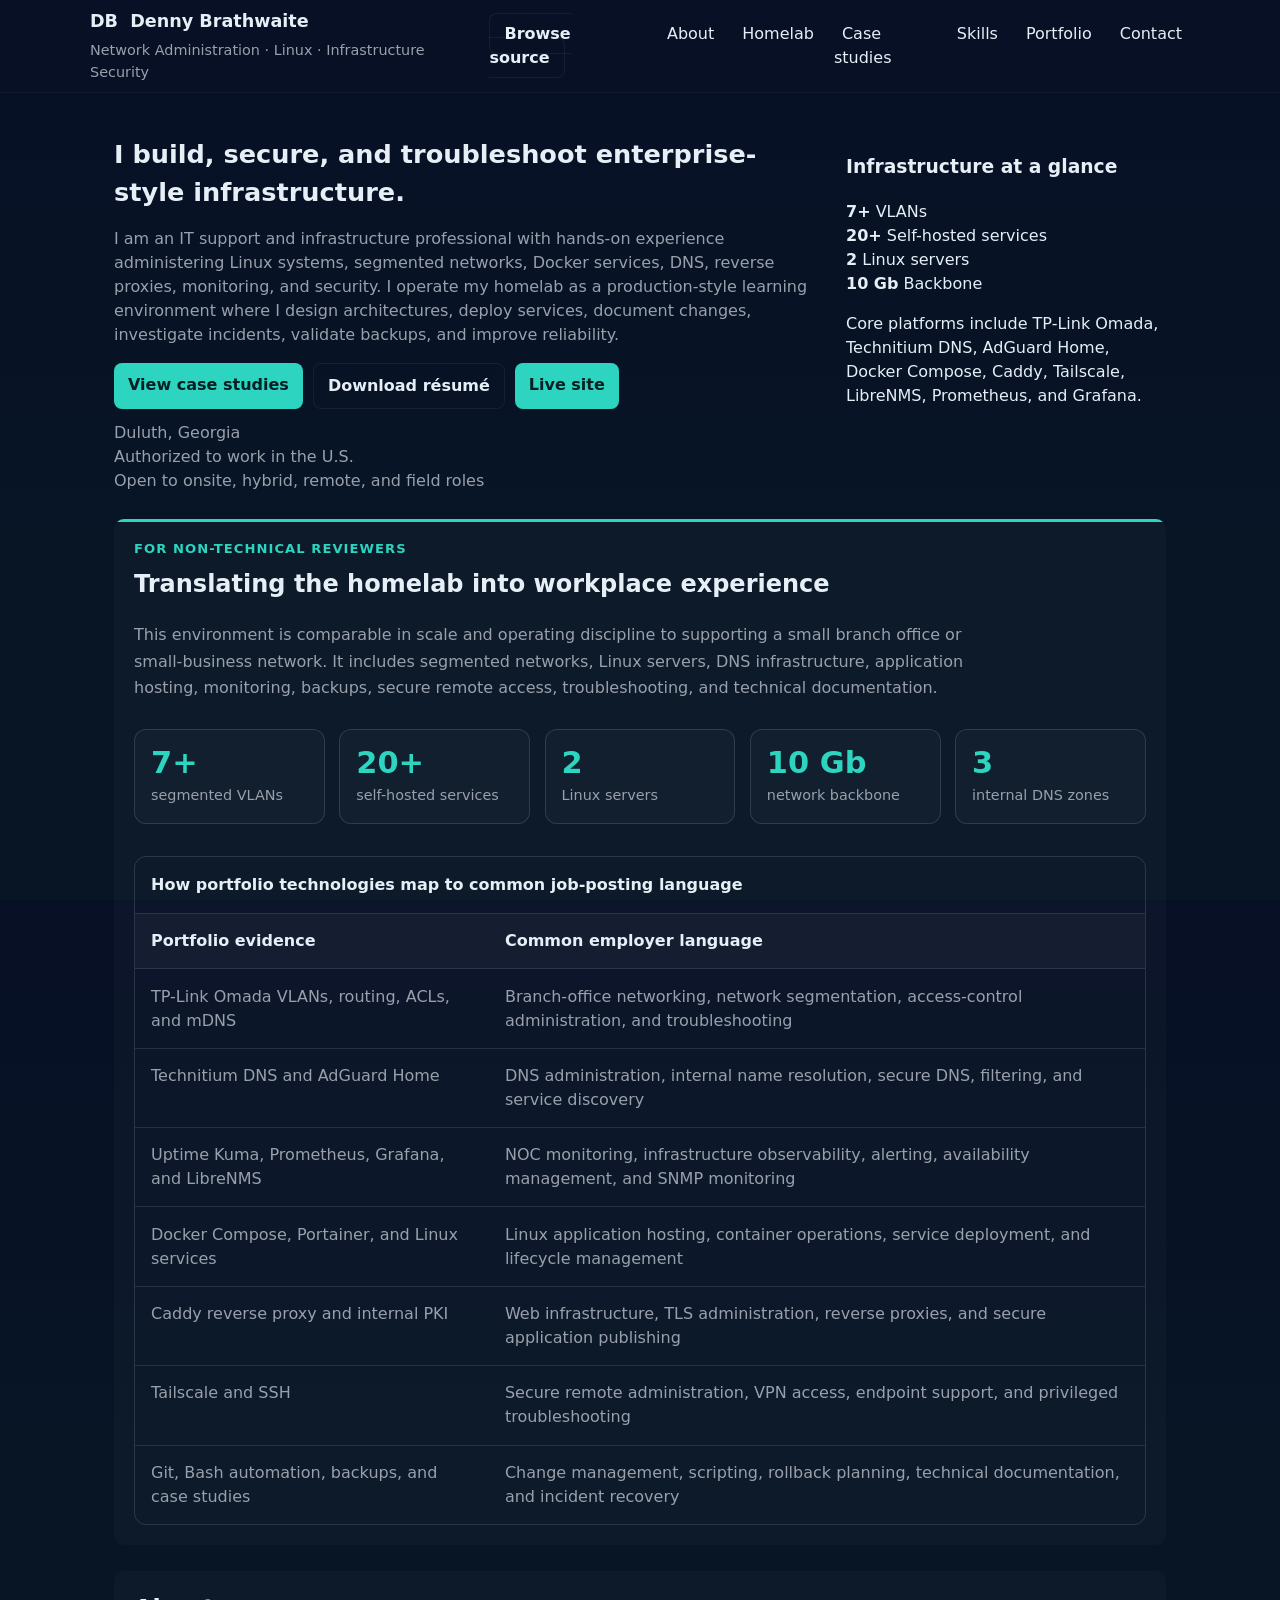
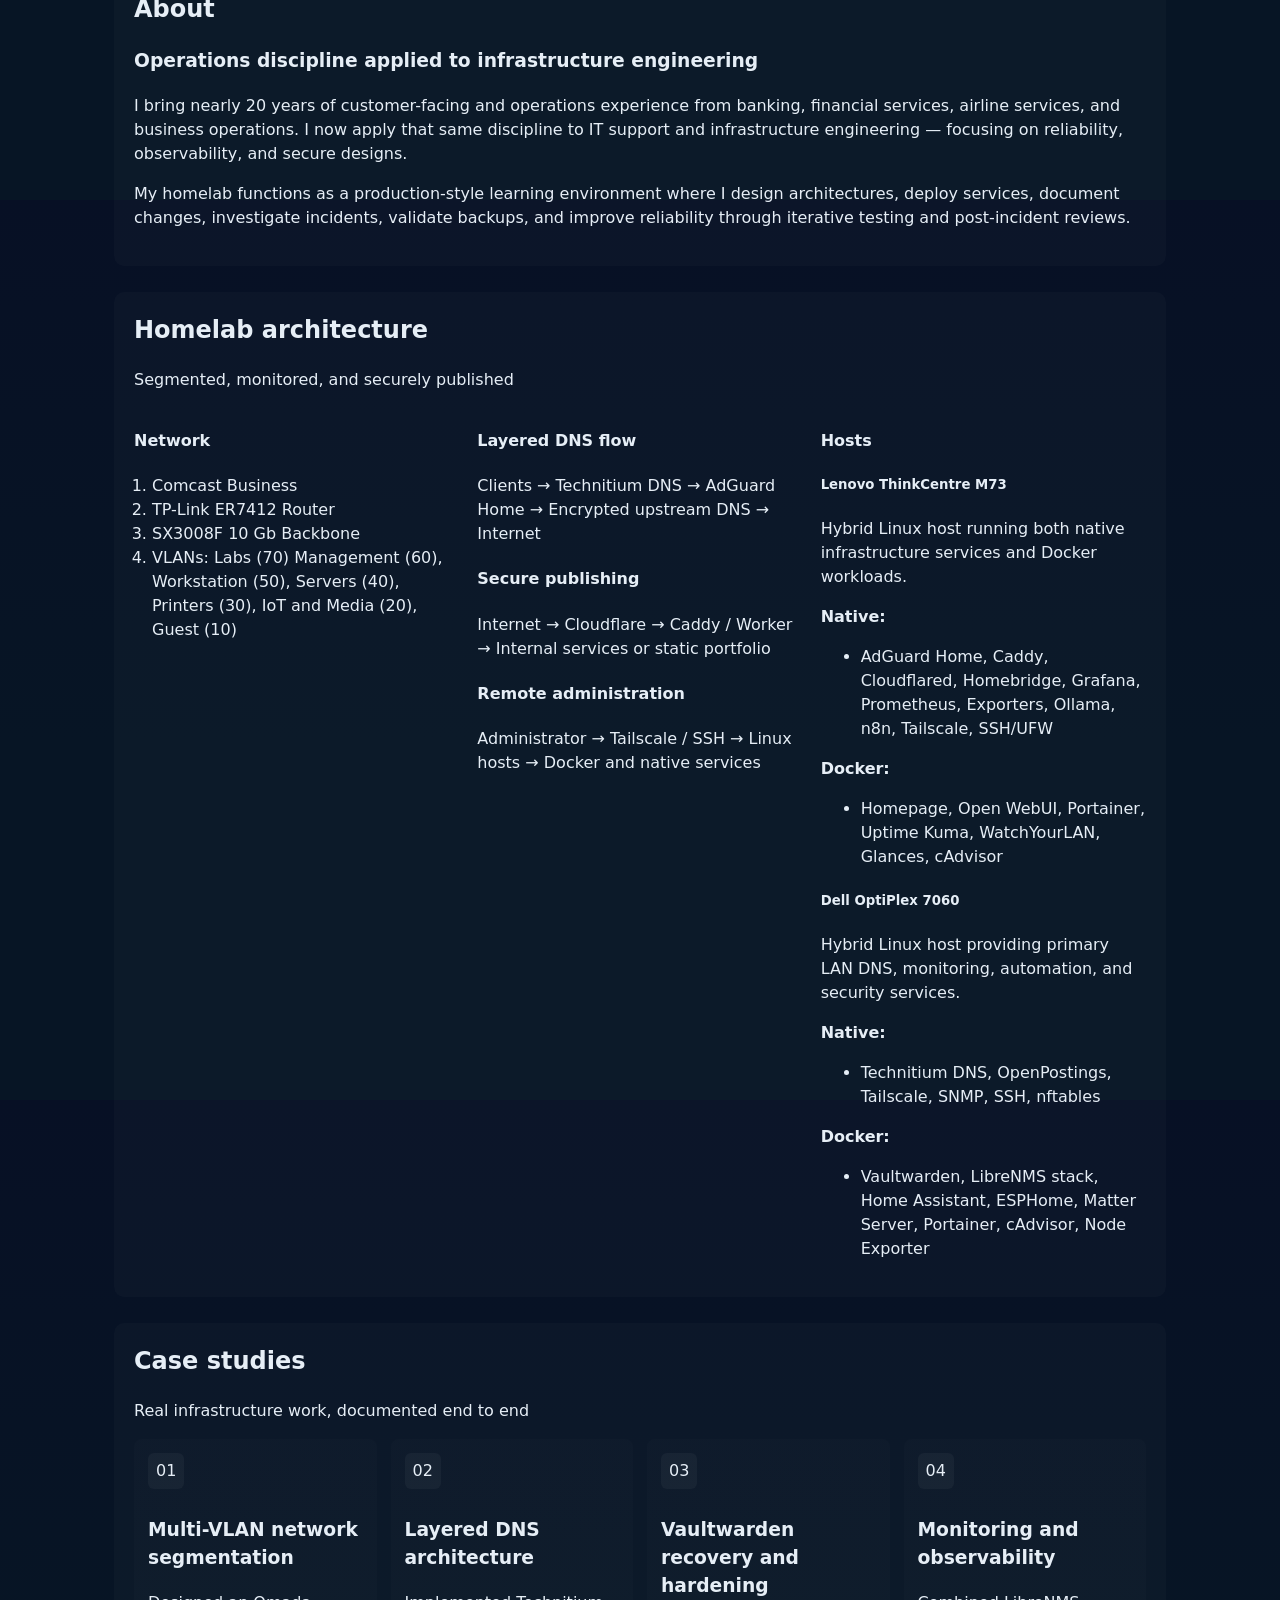
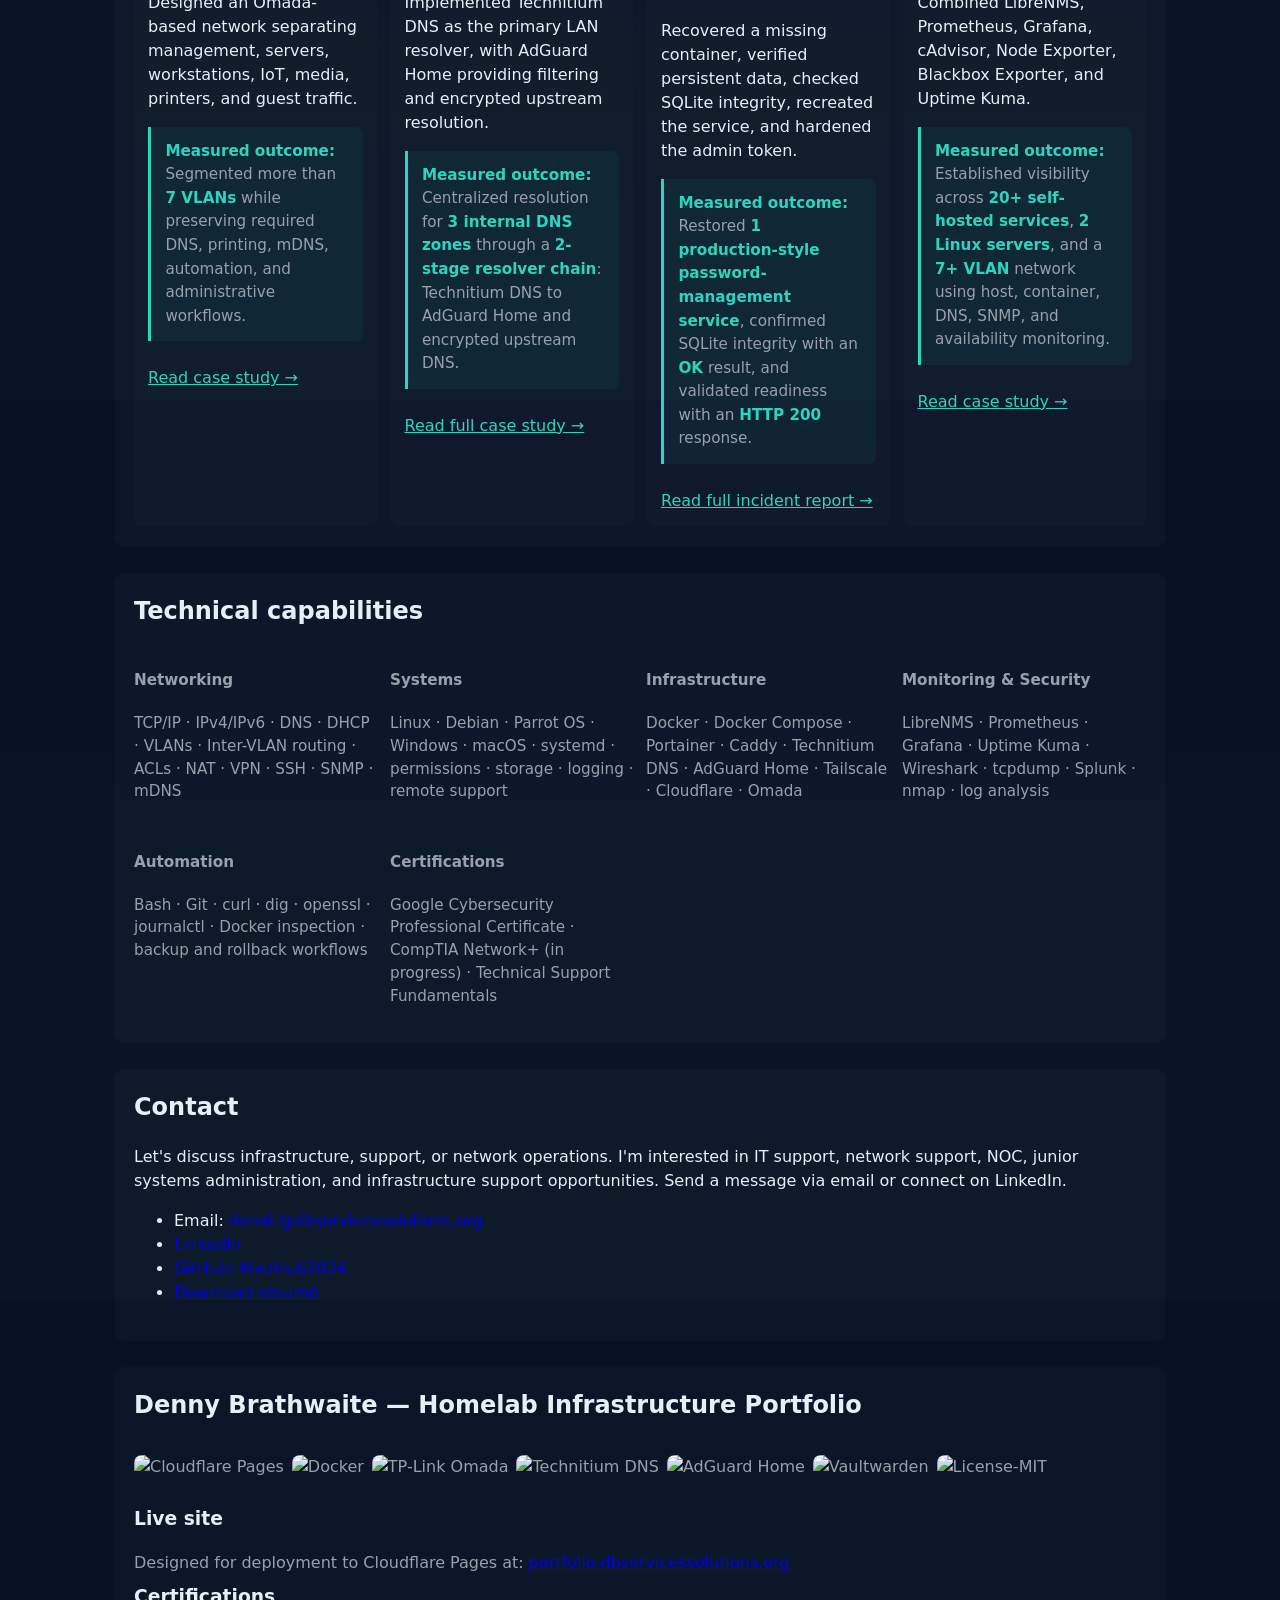
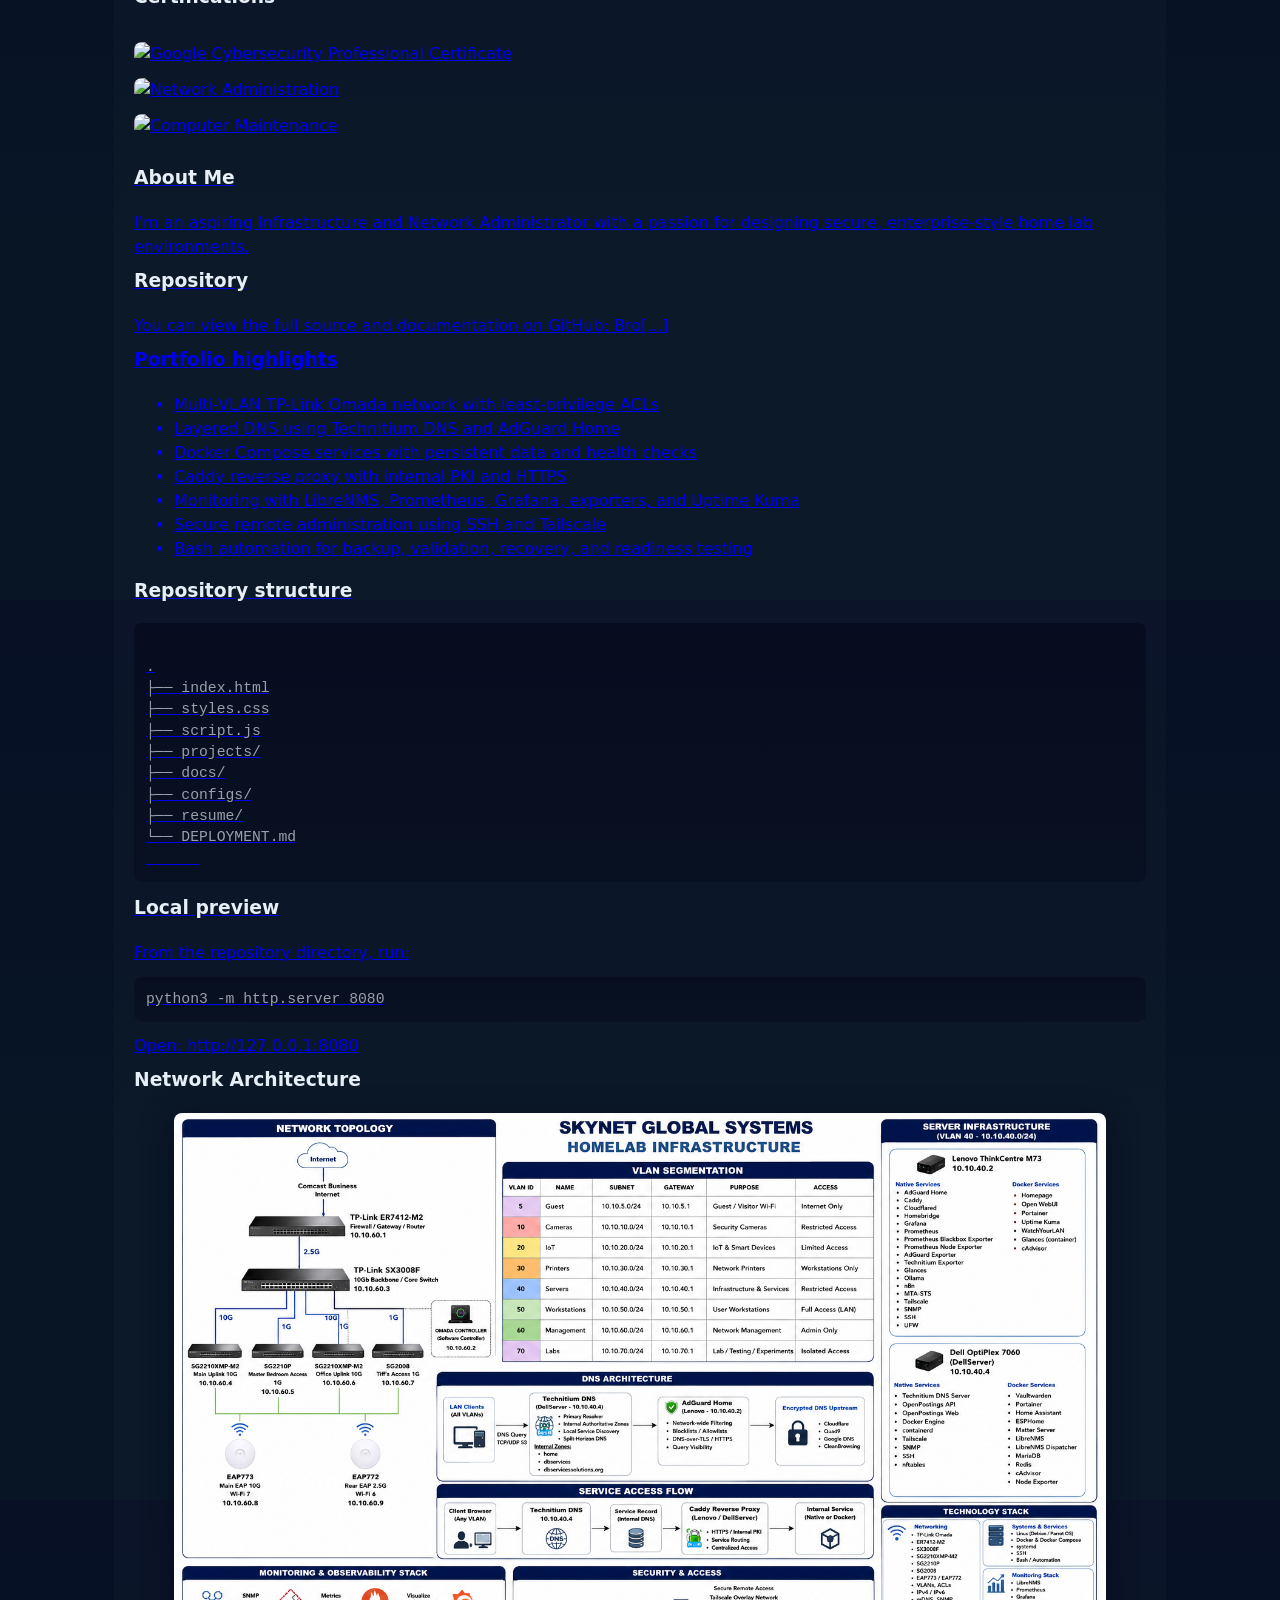
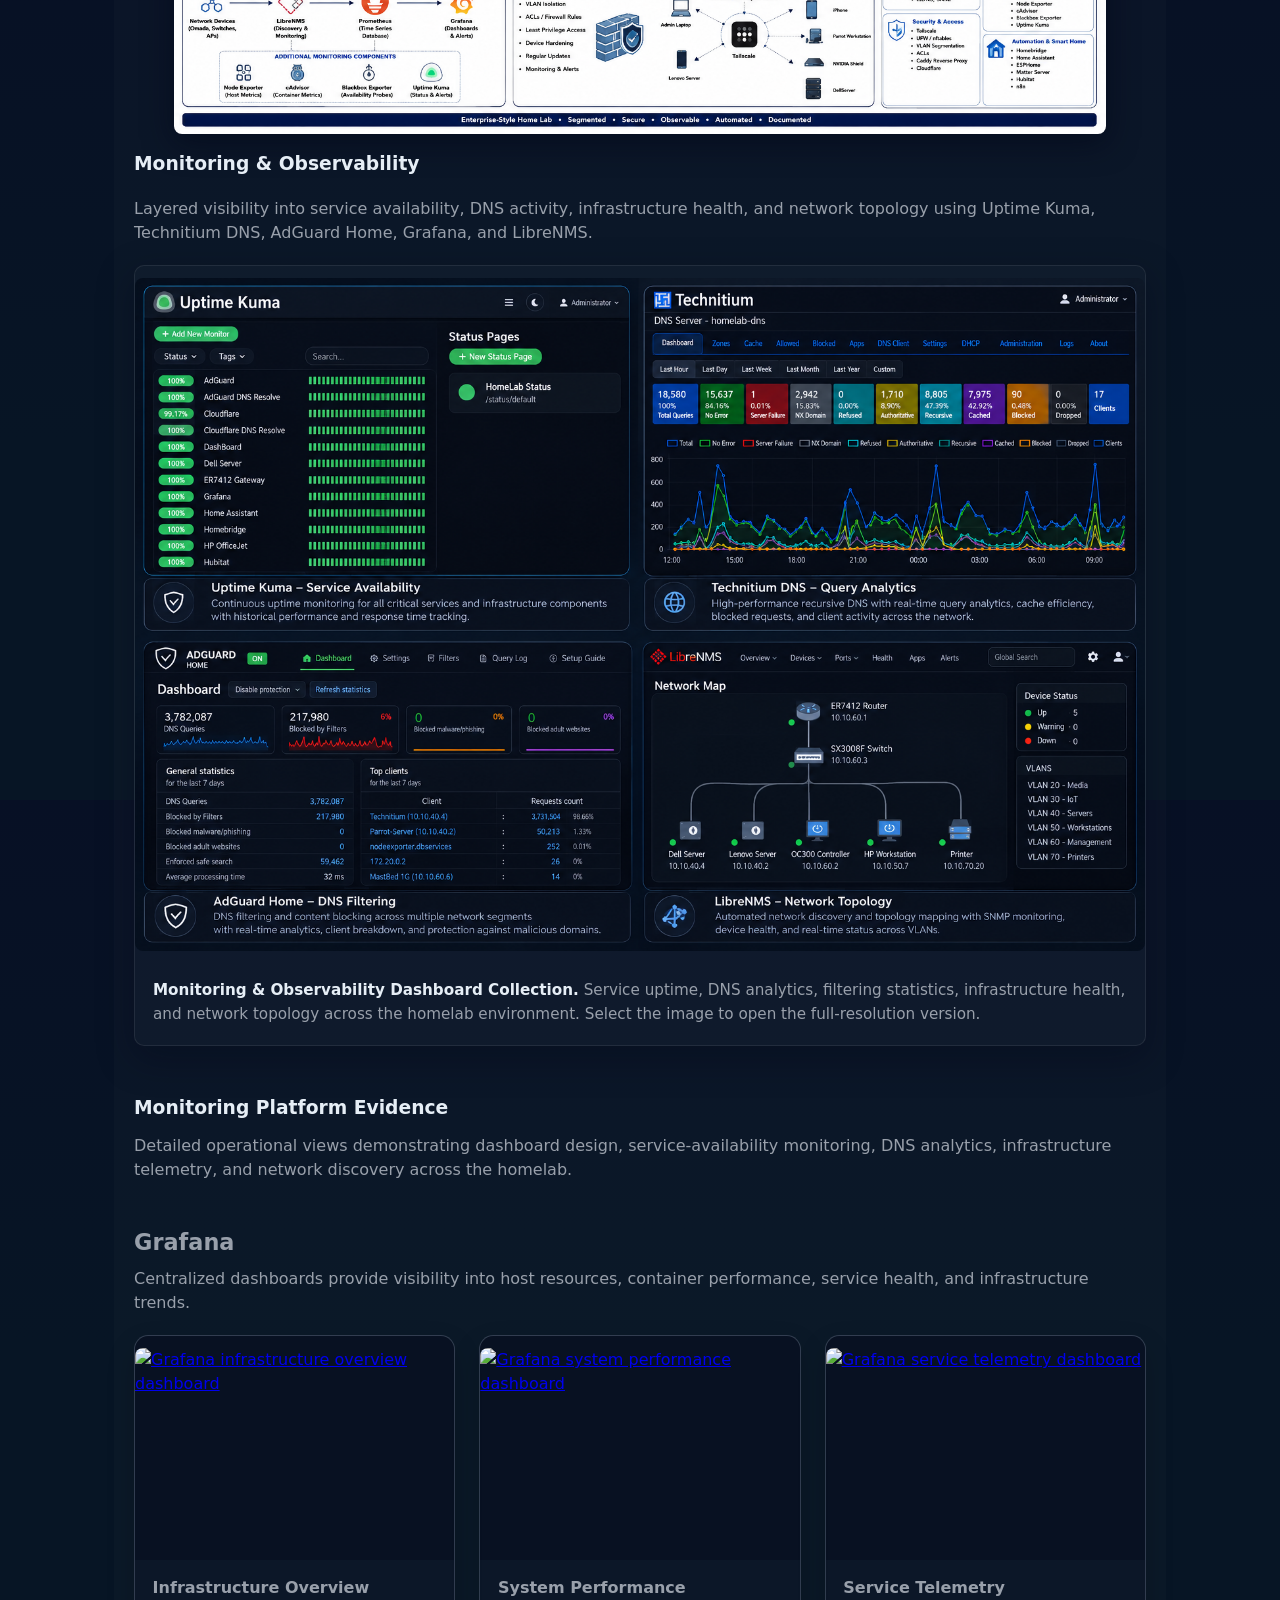
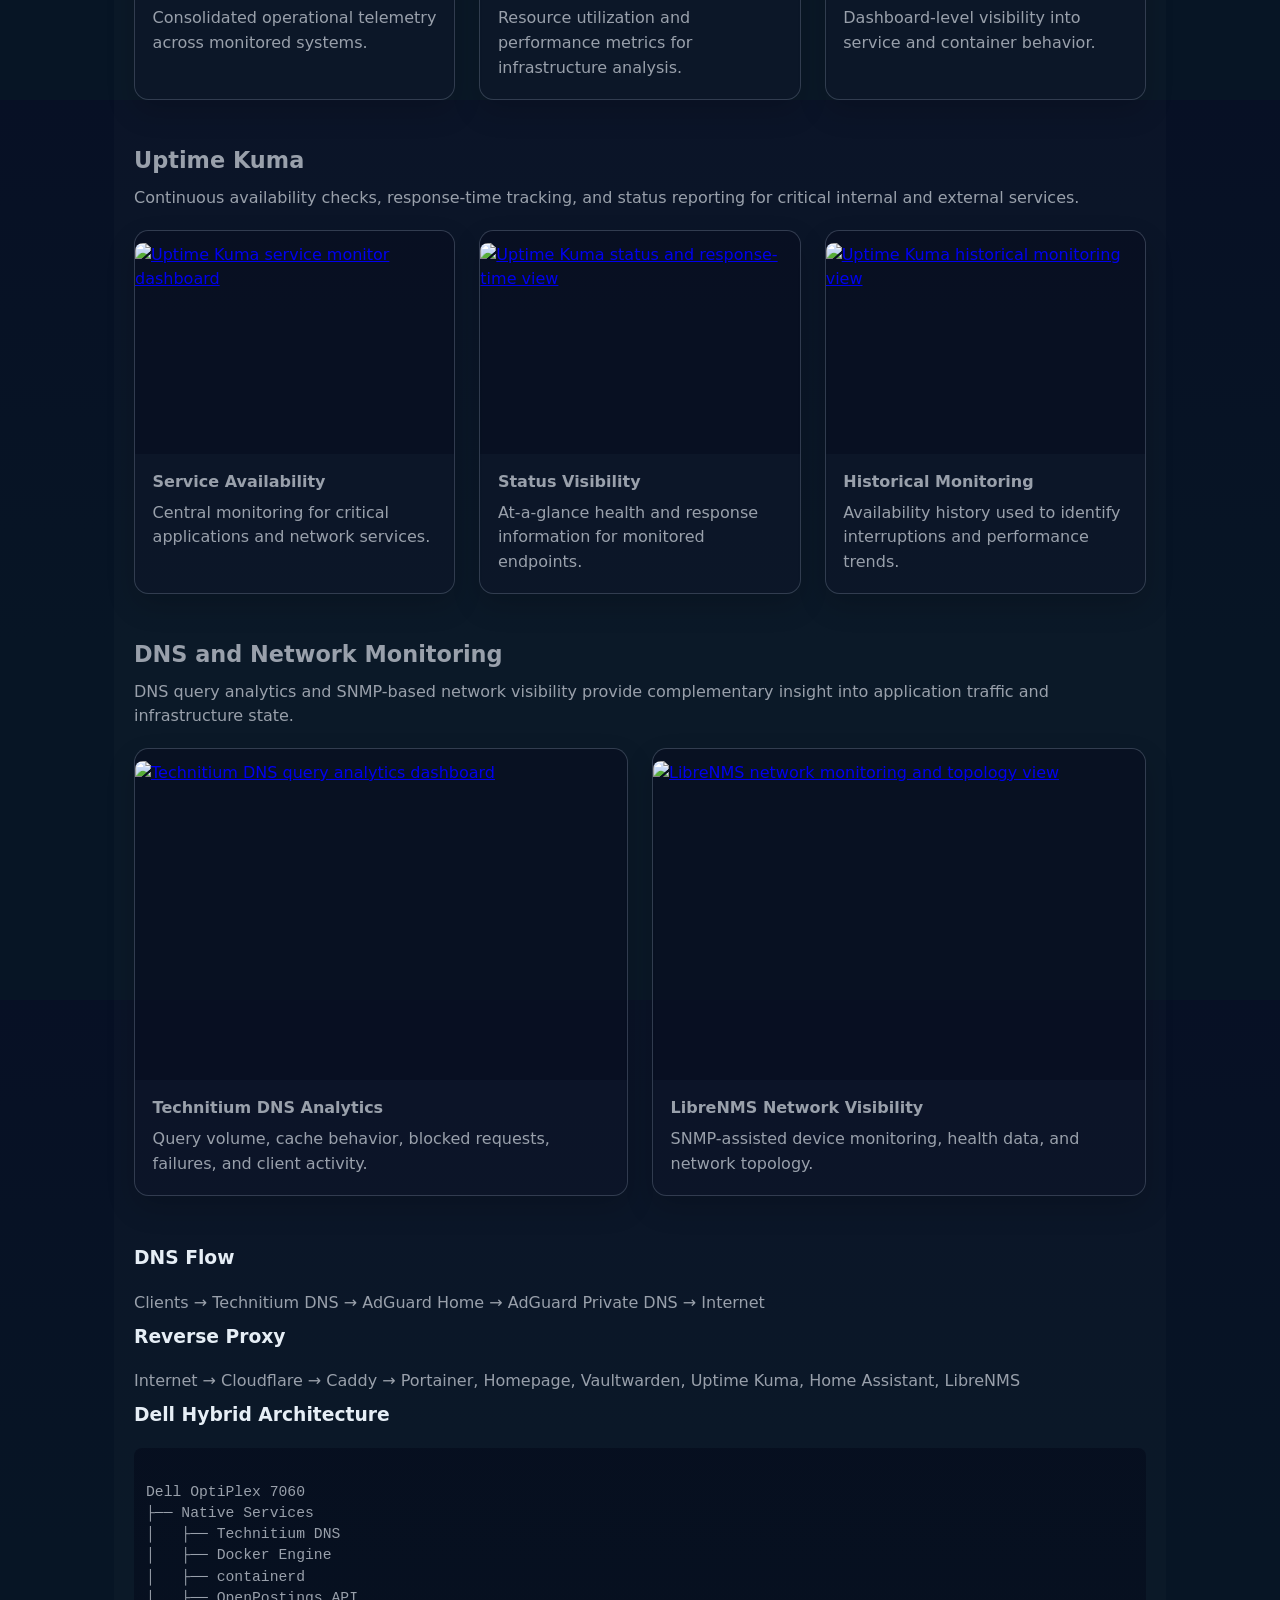
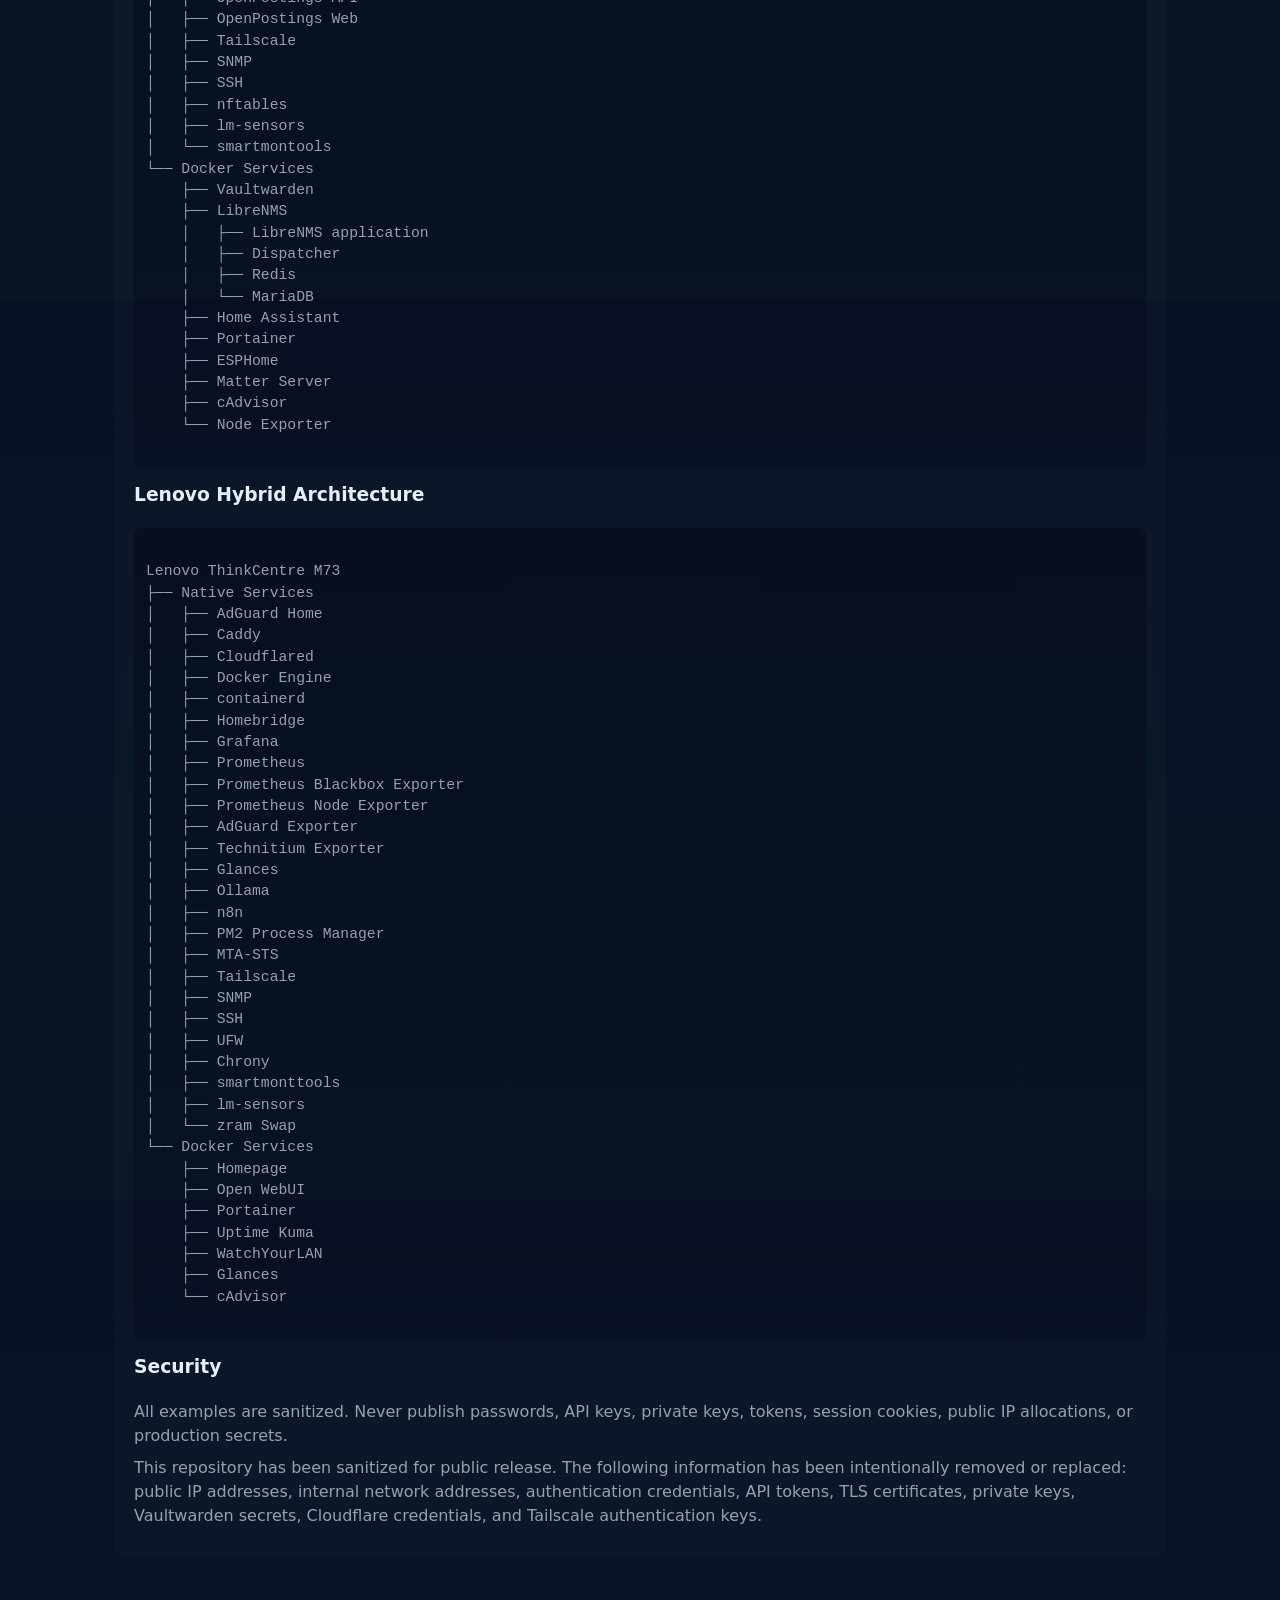
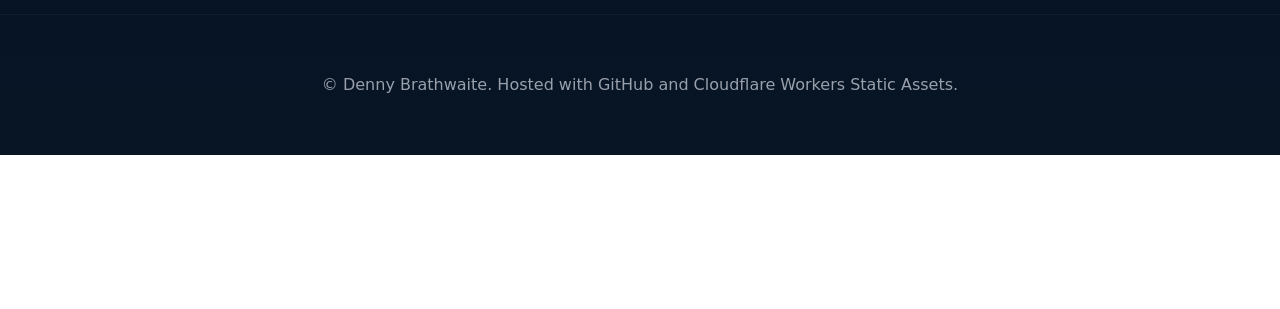
==== commit 2cd6d5ec: "Add layered DNS migration case study" ====
--- a/index.html
+++ b/index.html
@@ -322,7 +322,7 @@
           <h3>Layered DNS architecture</h3>
           <p>Implemented Technitium DNS as the primary LAN resolver, with AdGuard Home providing filtering and encrypted upstream resolution.</p>
           <p class="outcome"><strong>Measured outcome:</strong> Centralized resolution for <strong>3 internal DNS zones</strong> through a <strong>2-stage resolver chain</strong>: Technitium DNS to AdGuard Home and encrypted upstream DNS.</p>
-          <a class="read-link" href="#architecture">Read case study →</a>
+          <a class="read-link" href="dns-migration.html">Read full case study →</a>
         </article>
 
         <article class="case">
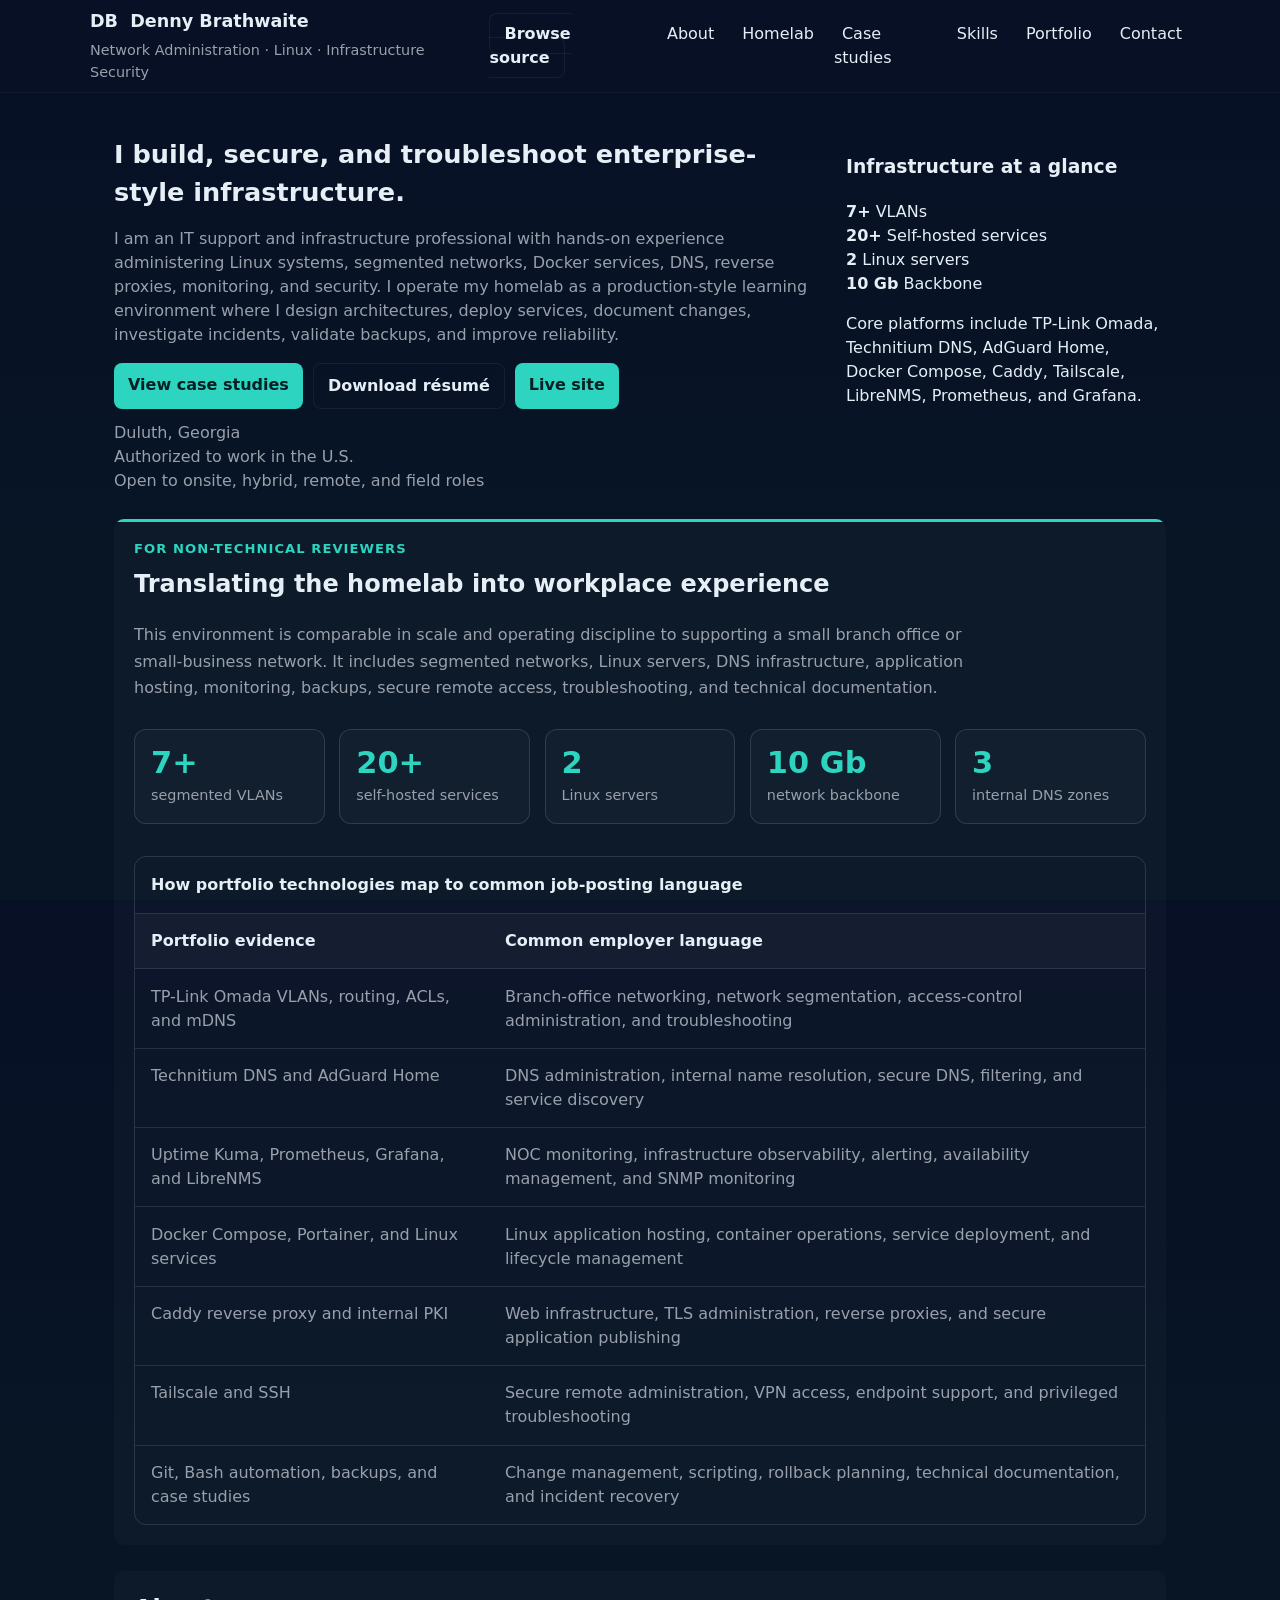
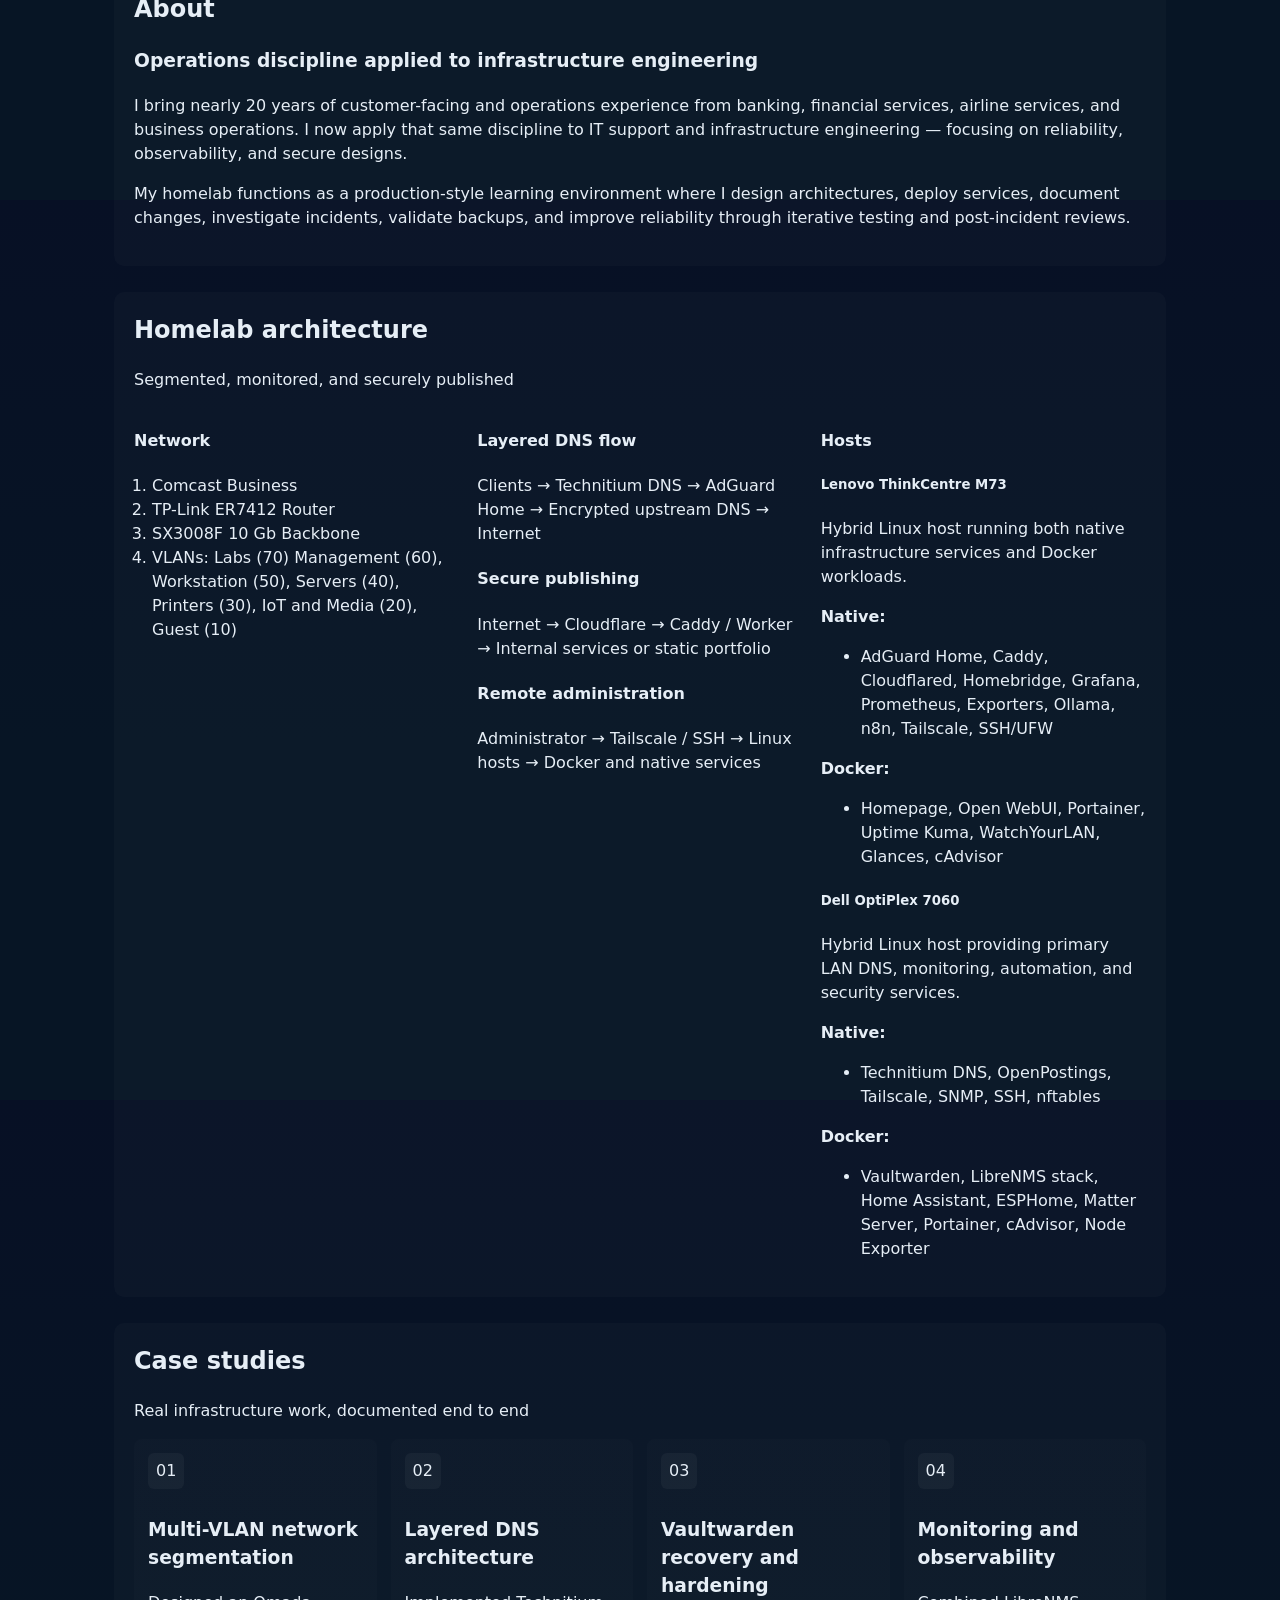
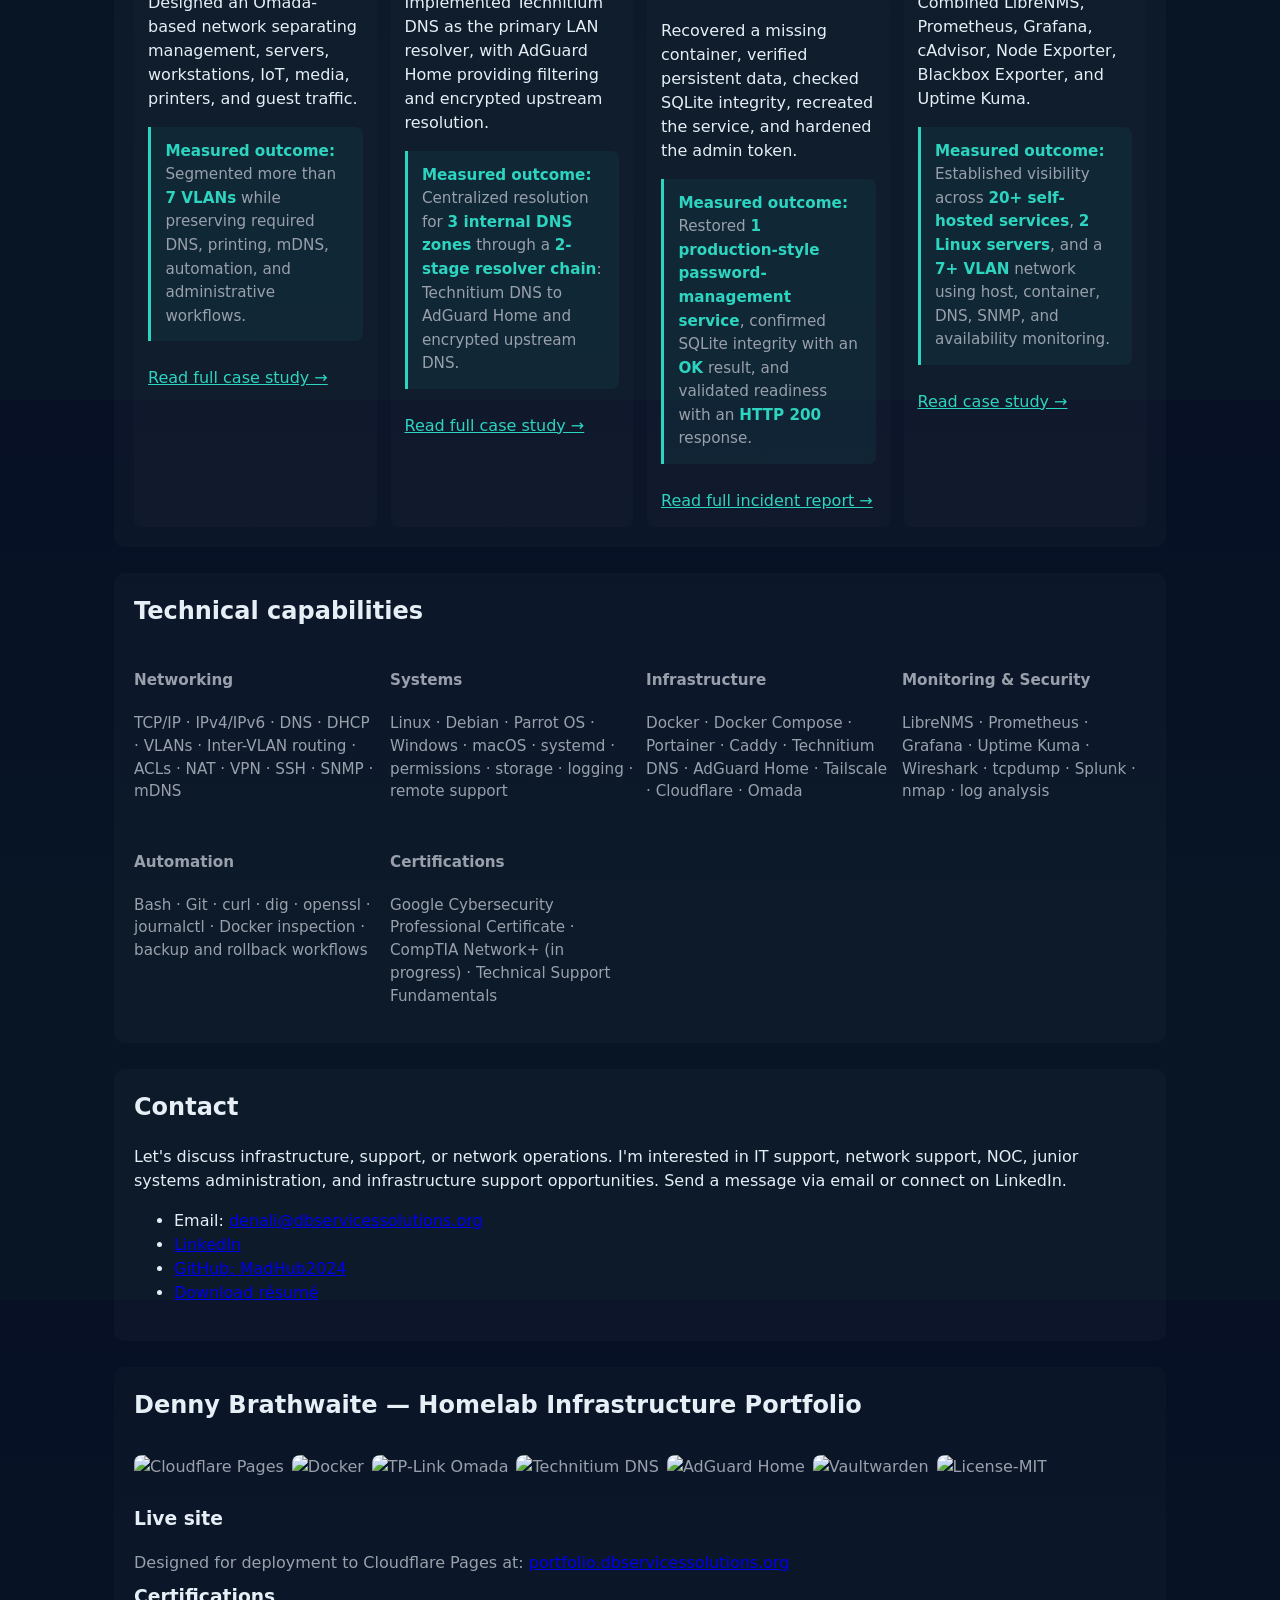
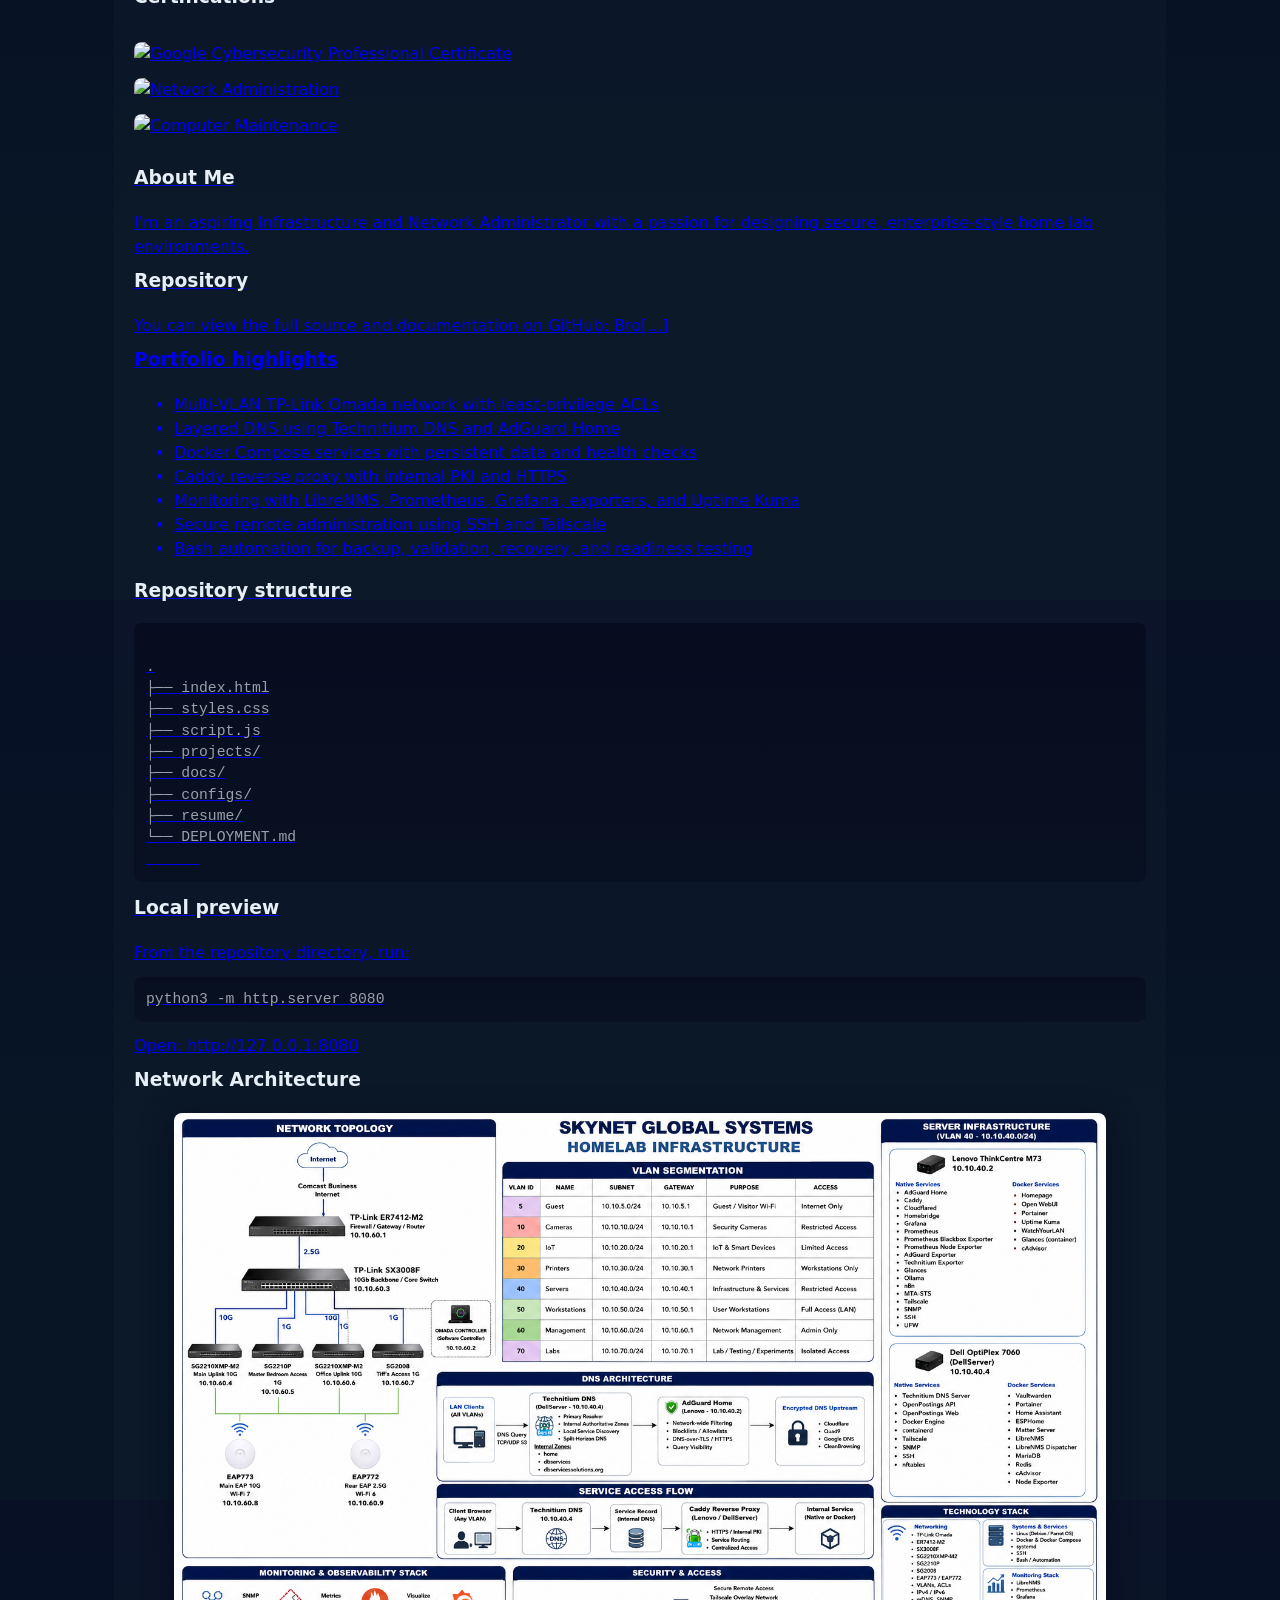
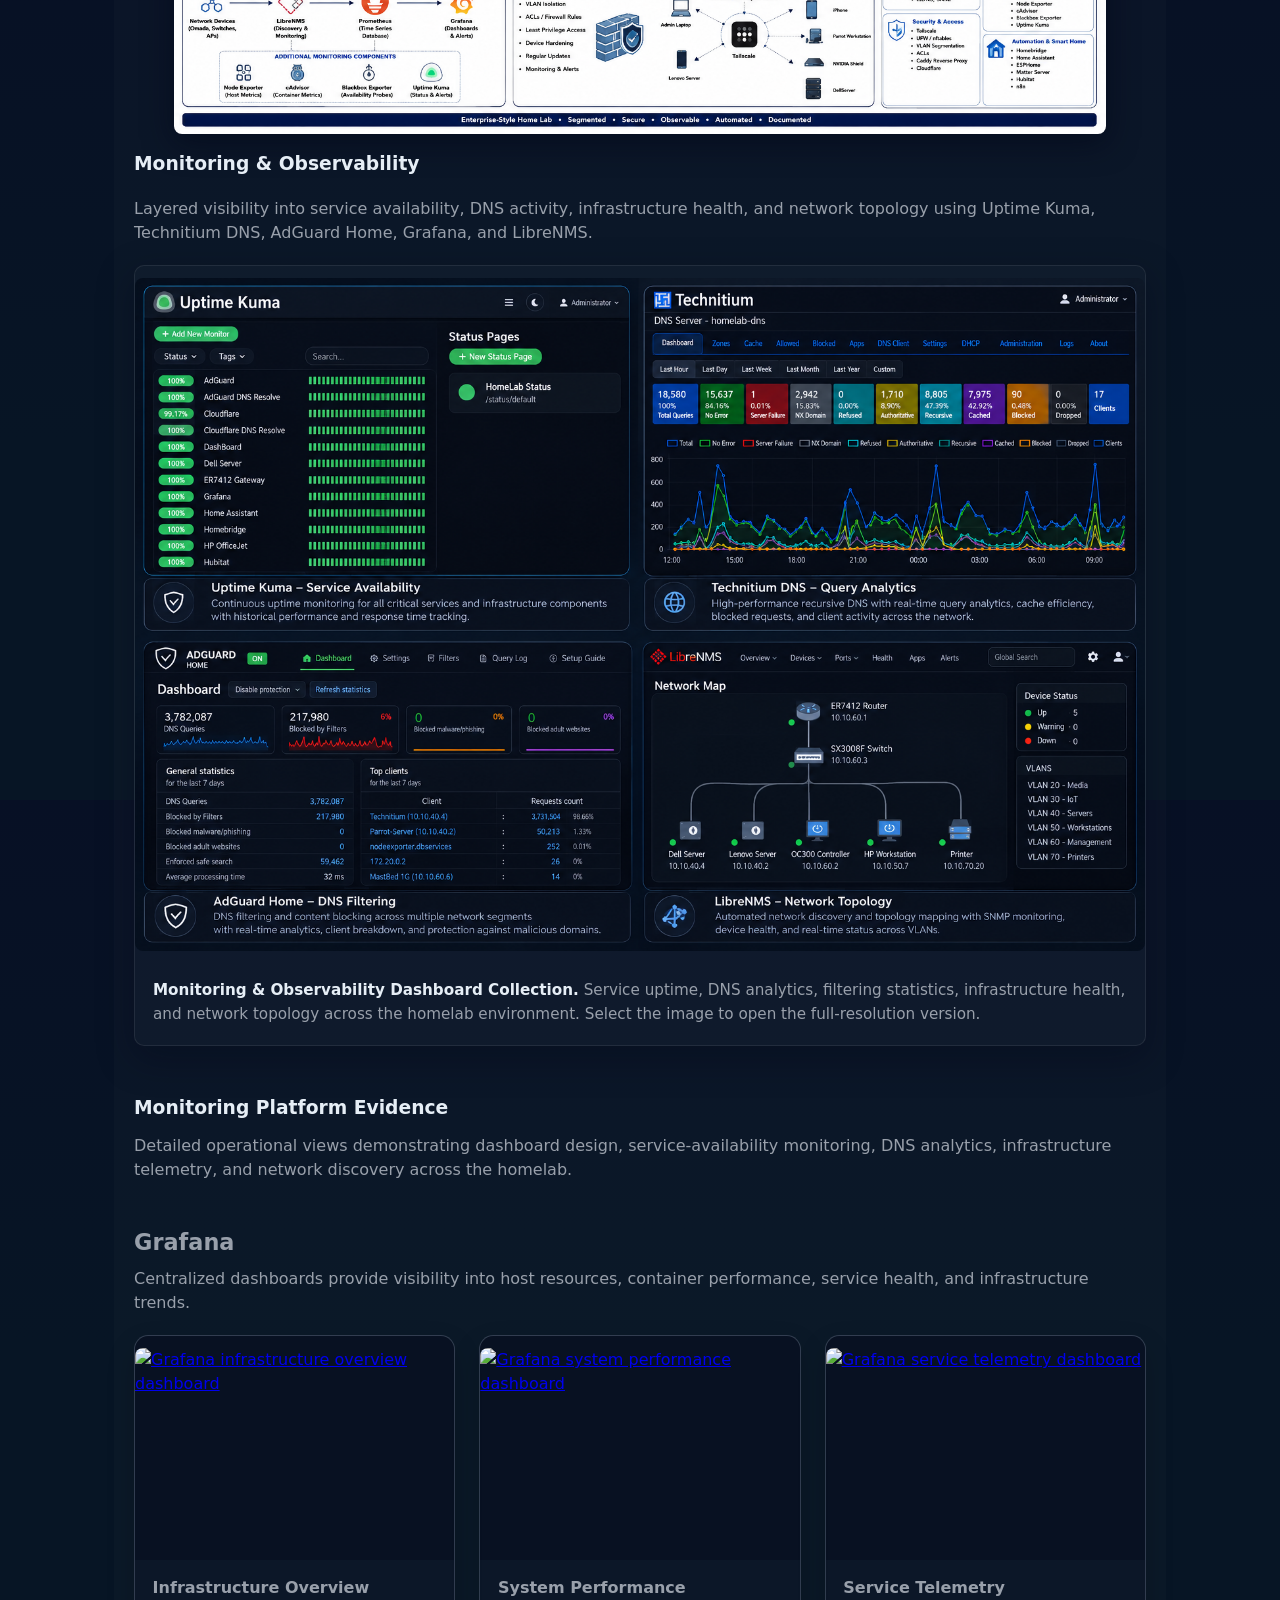
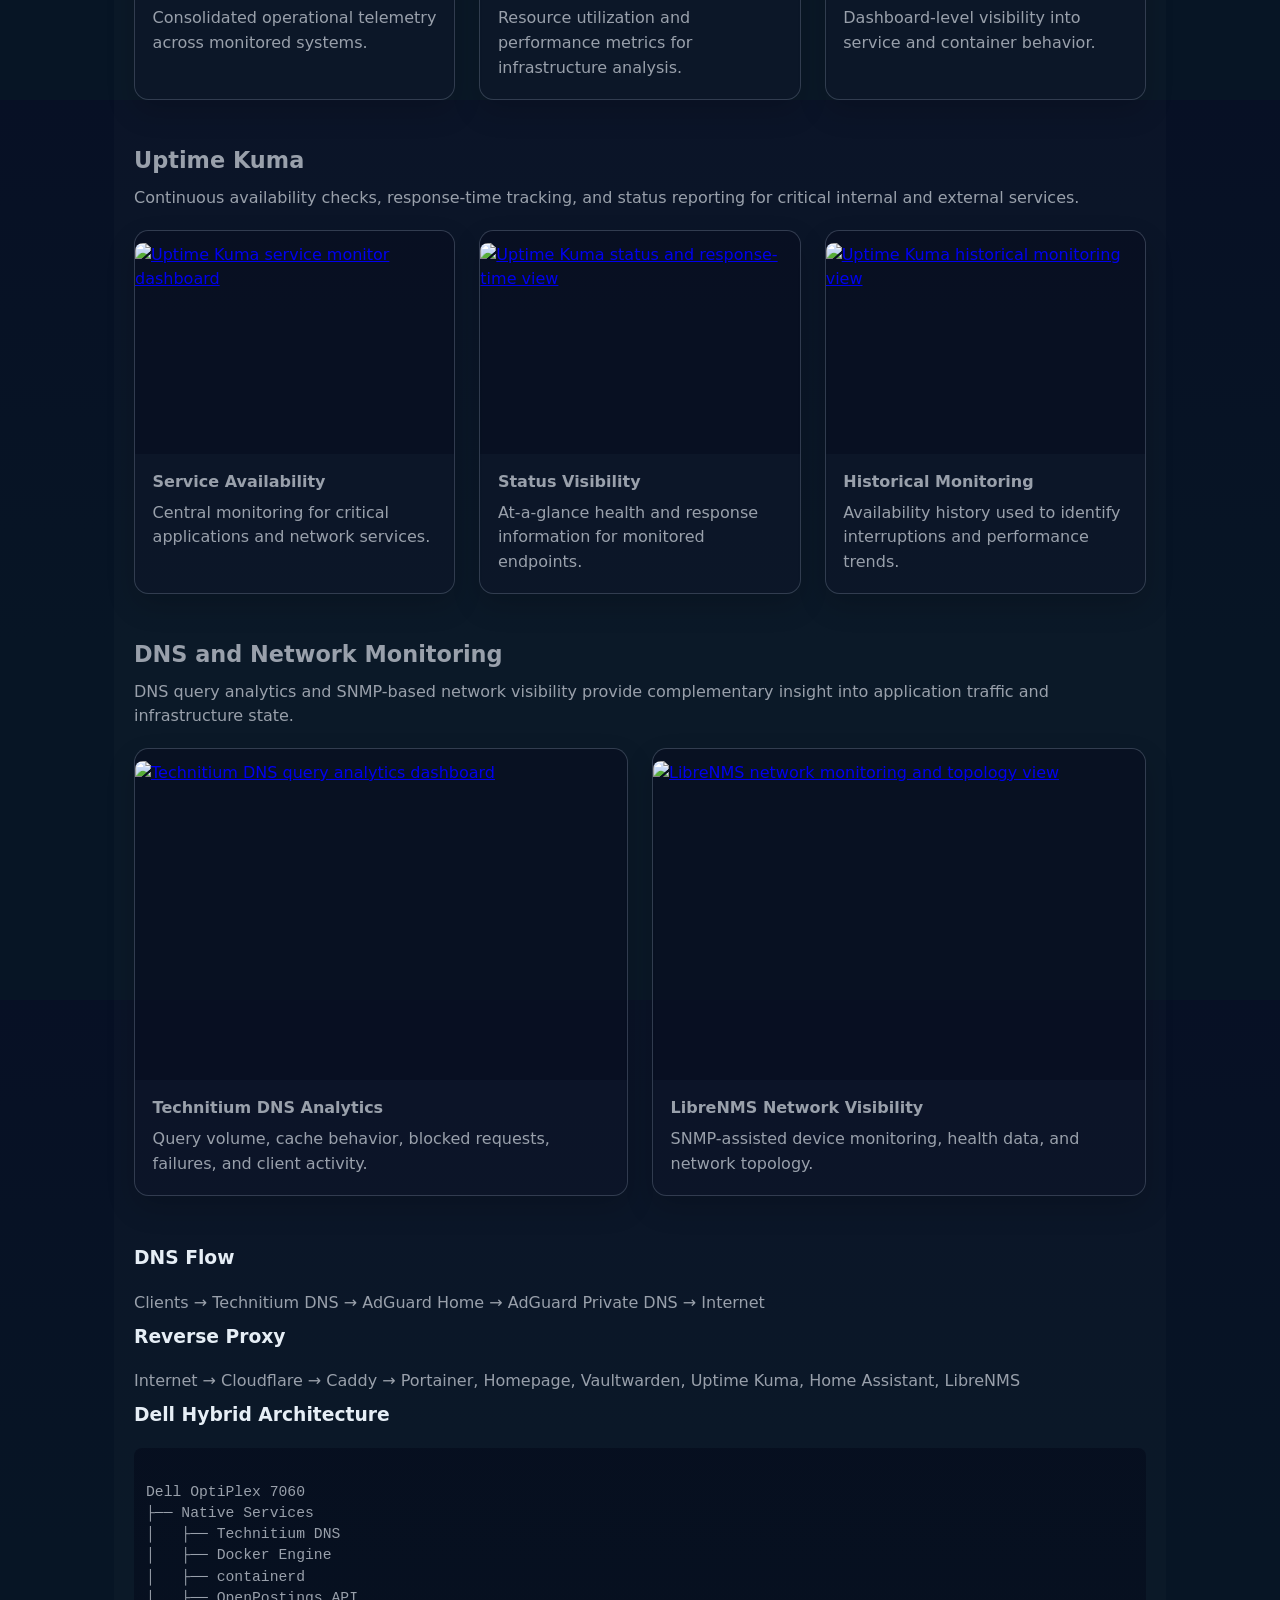
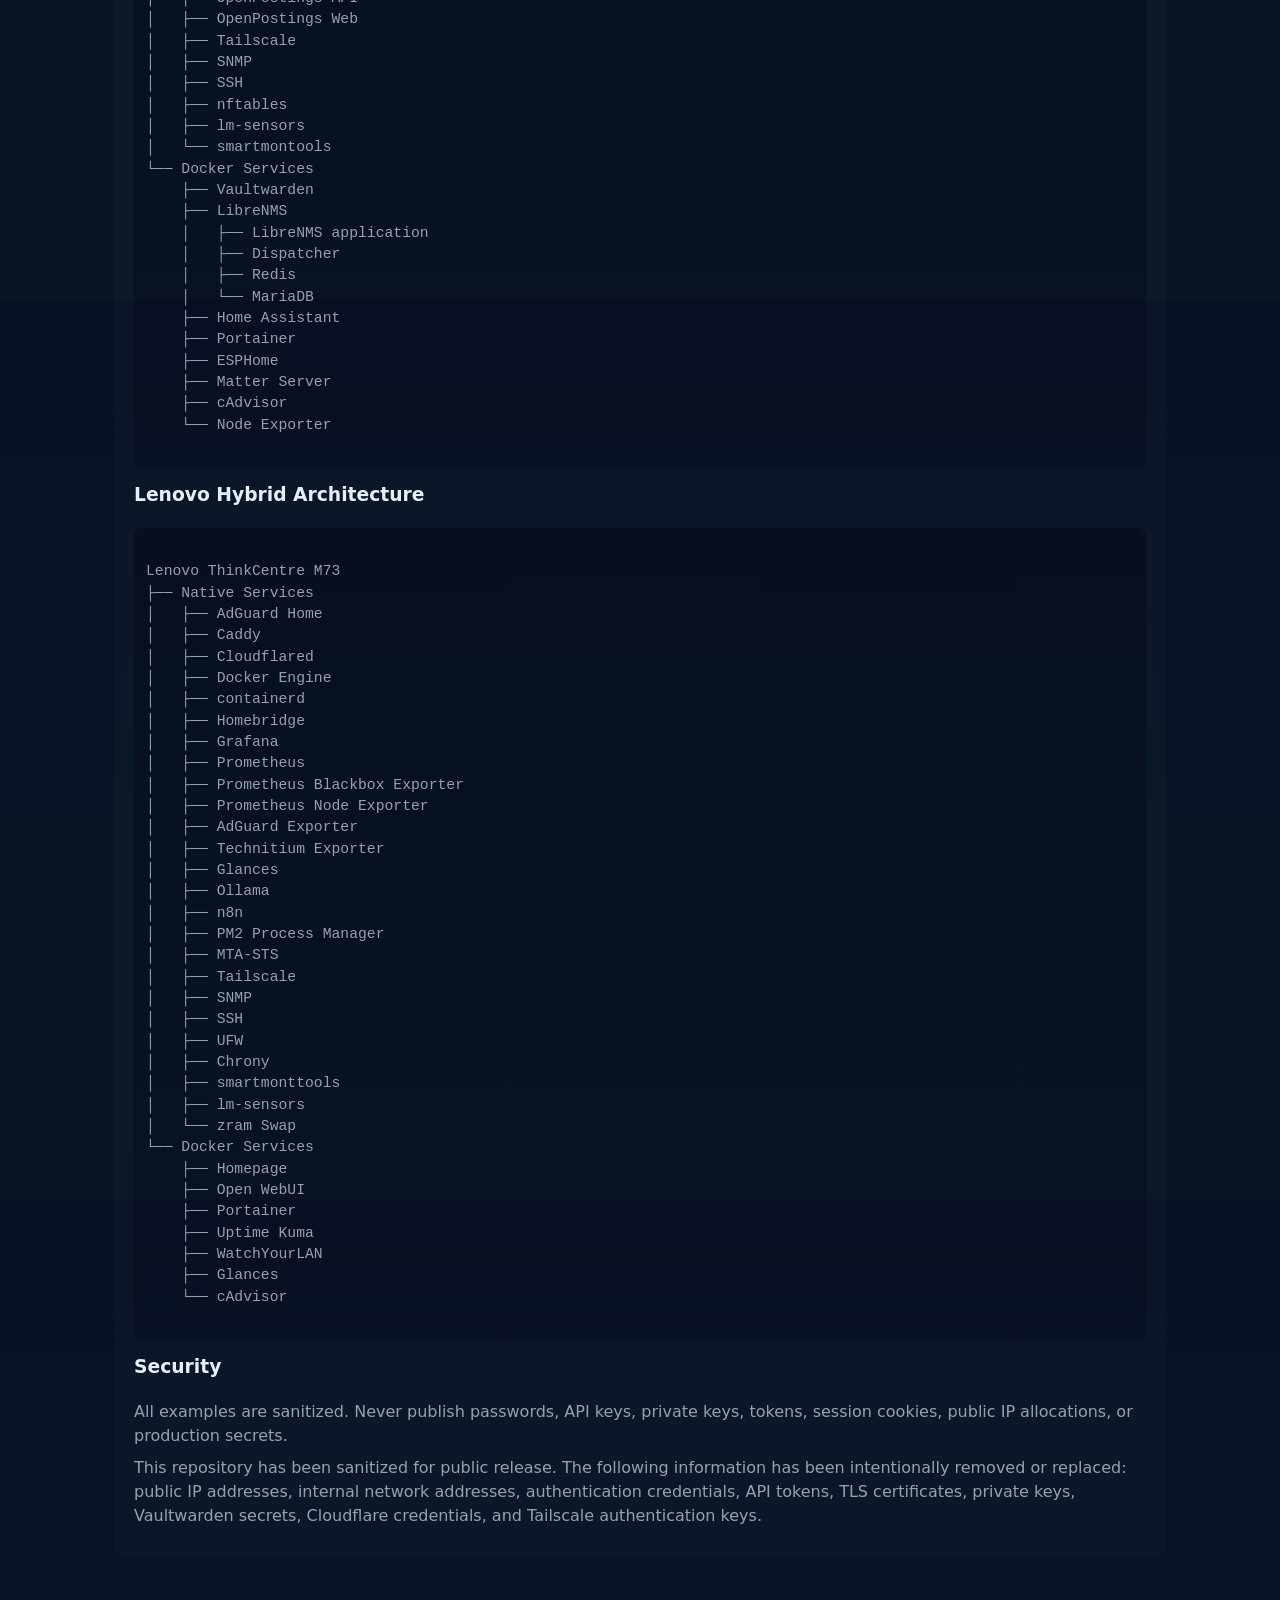
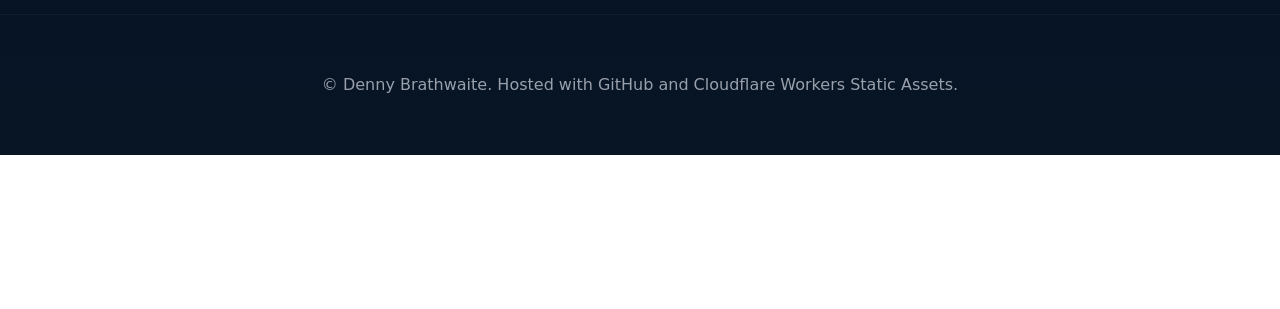
==== commit c6a32726: "Add multi-VLAN network segmentation case study" ====
--- a/index.html
+++ b/index.html
@@ -314,7 +314,7 @@
           <h3>Multi-VLAN network segmentation</h3>
           <p>Designed an Omada-based network separating management, servers, workstations, IoT, media, printers, and guest traffic.</p>
           <p class="outcome"><strong>Measured outcome:</strong> Segmented more than <strong>7 VLANs</strong> while preserving required DNS, printing, mDNS, automation, and administrative workflows.</p>
-          <a class="read-link" href="#architecture">Read case study →</a>
+          <a class="read-link" href="vlan-deployment.html">Read full case study →</a>
         </article>
 
         <article class="case">
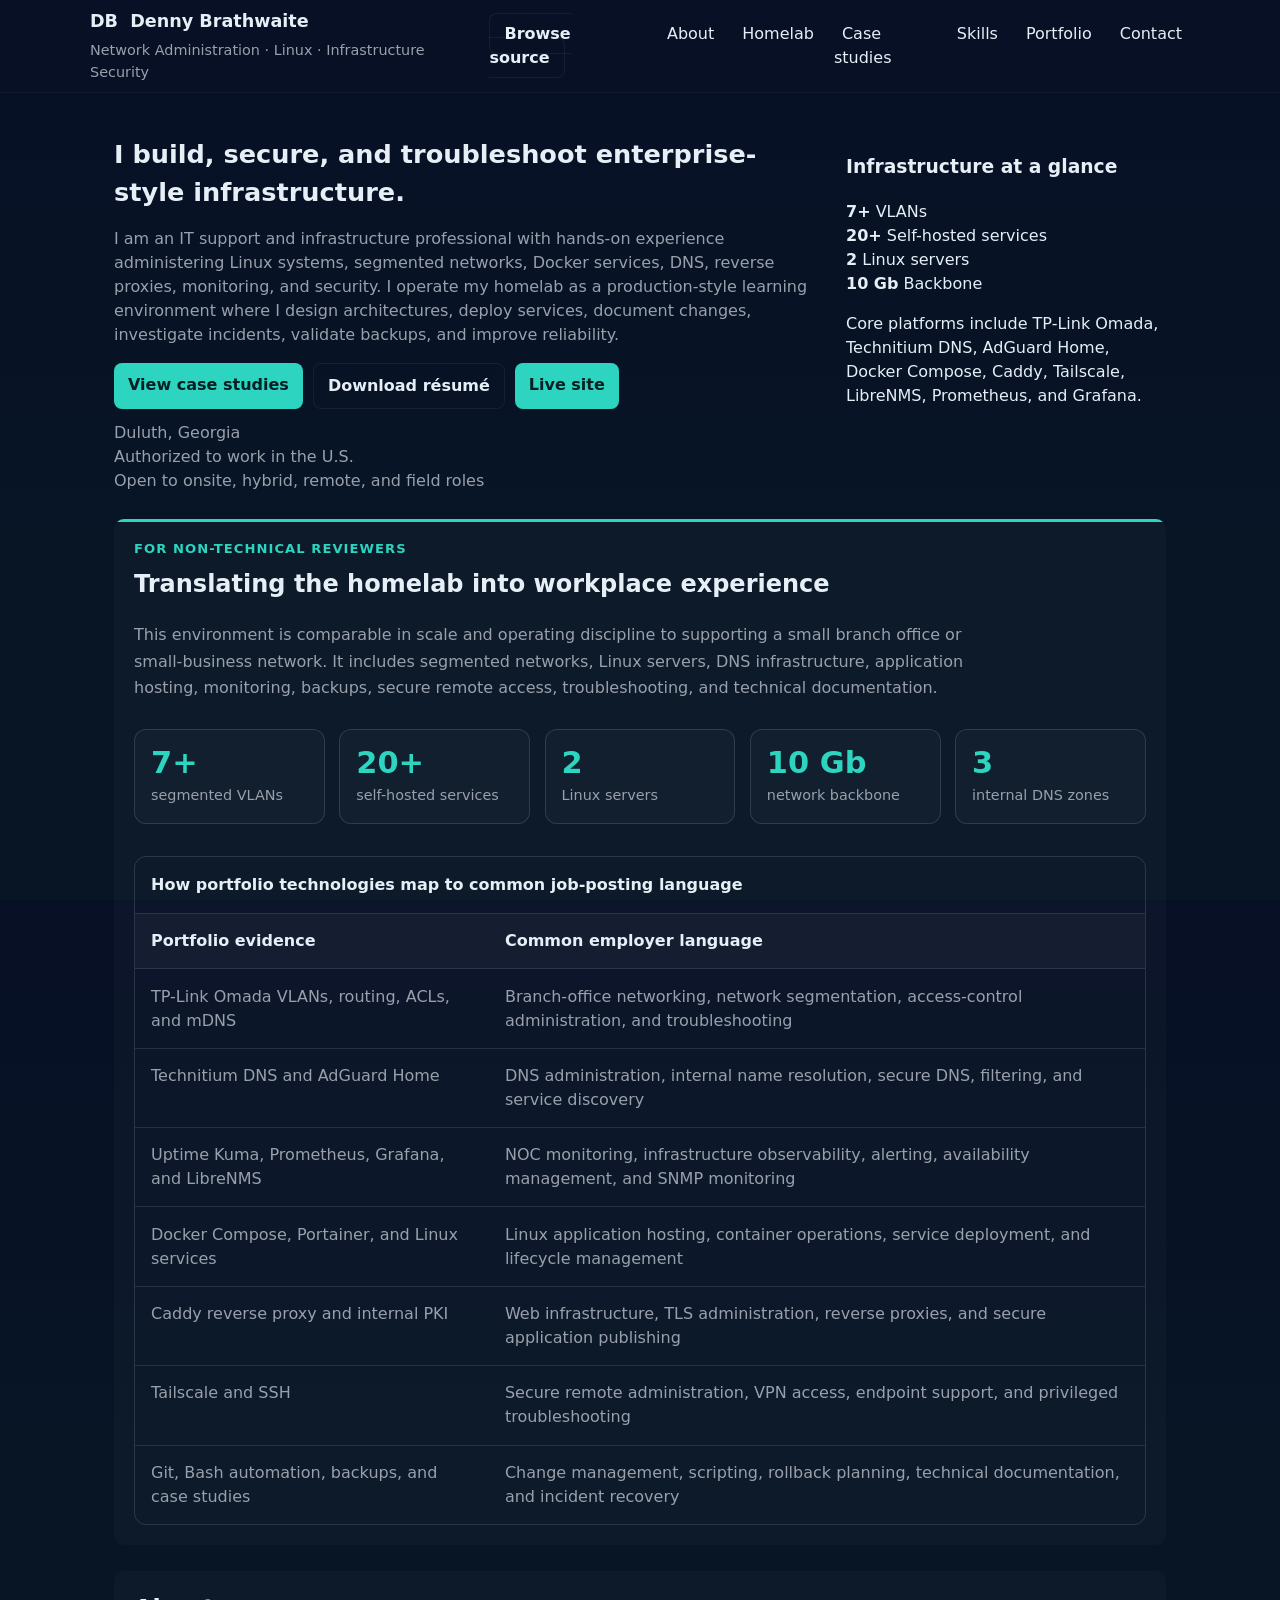
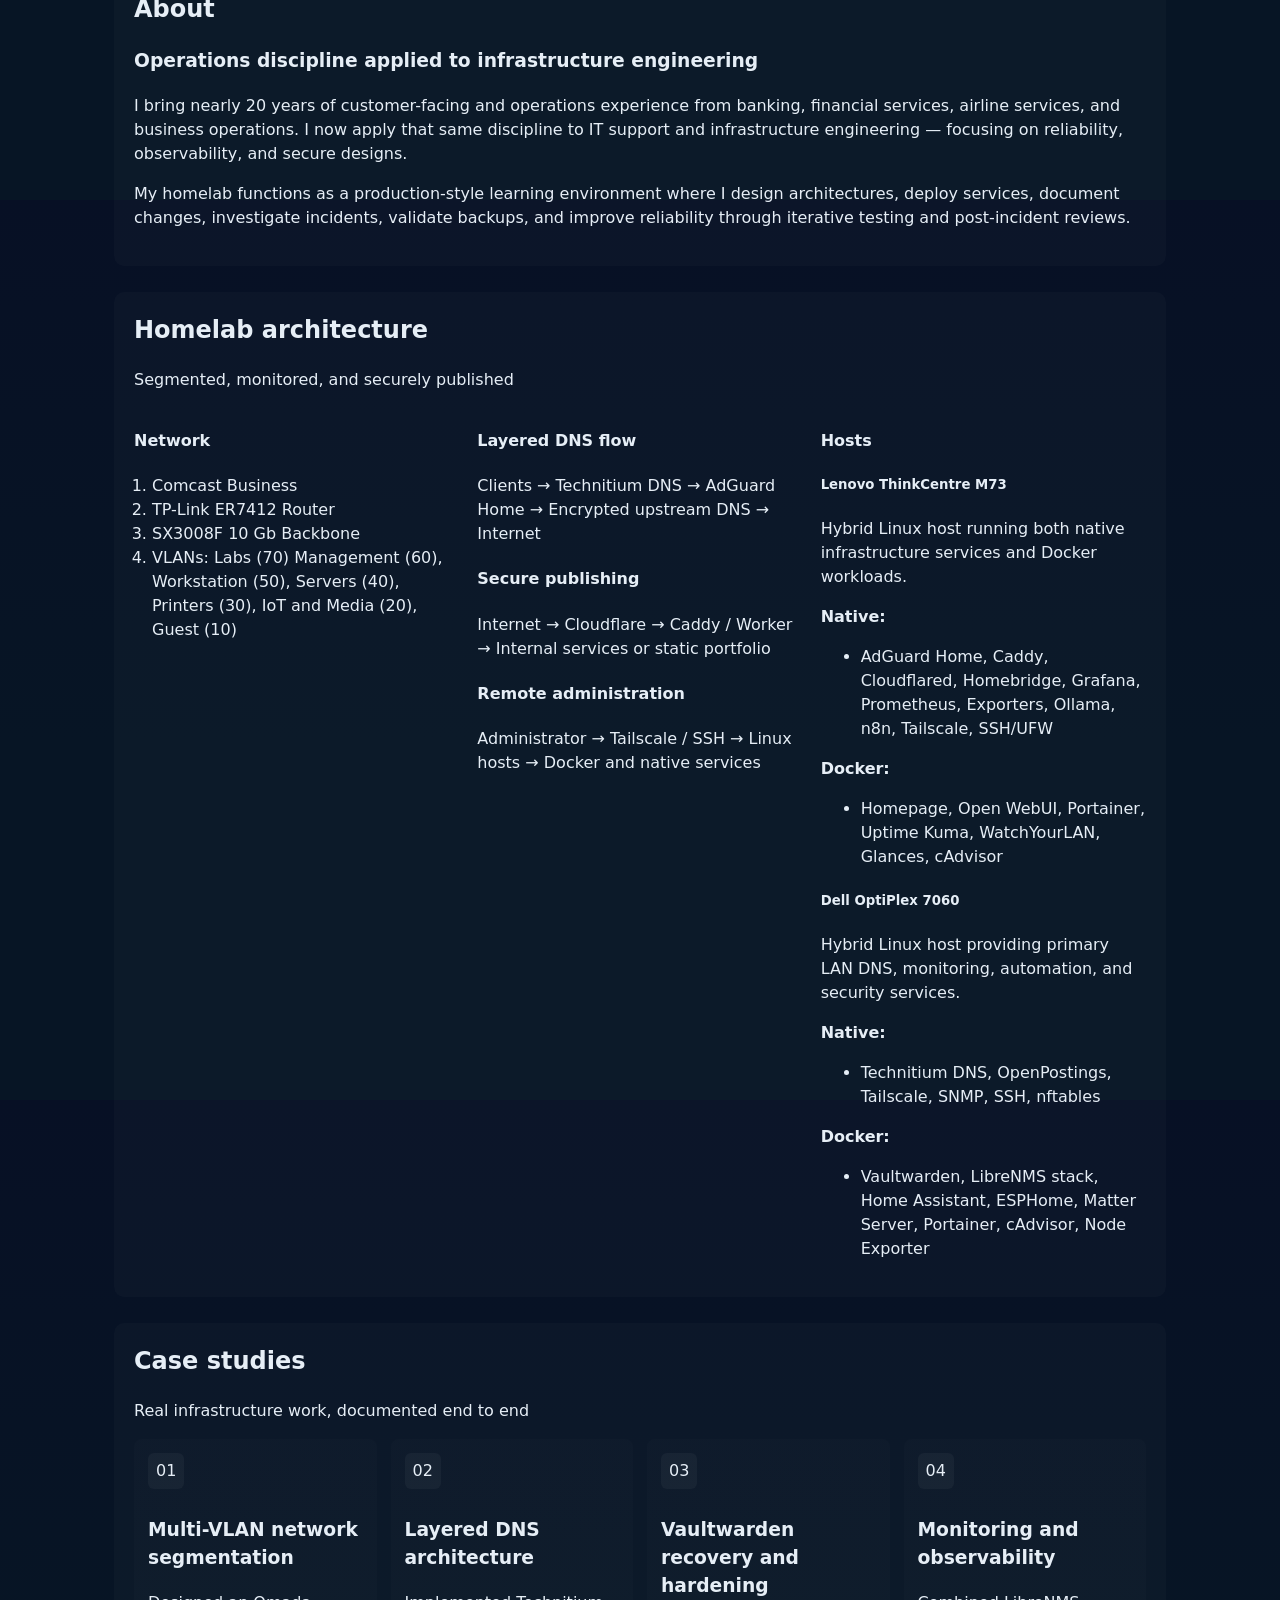
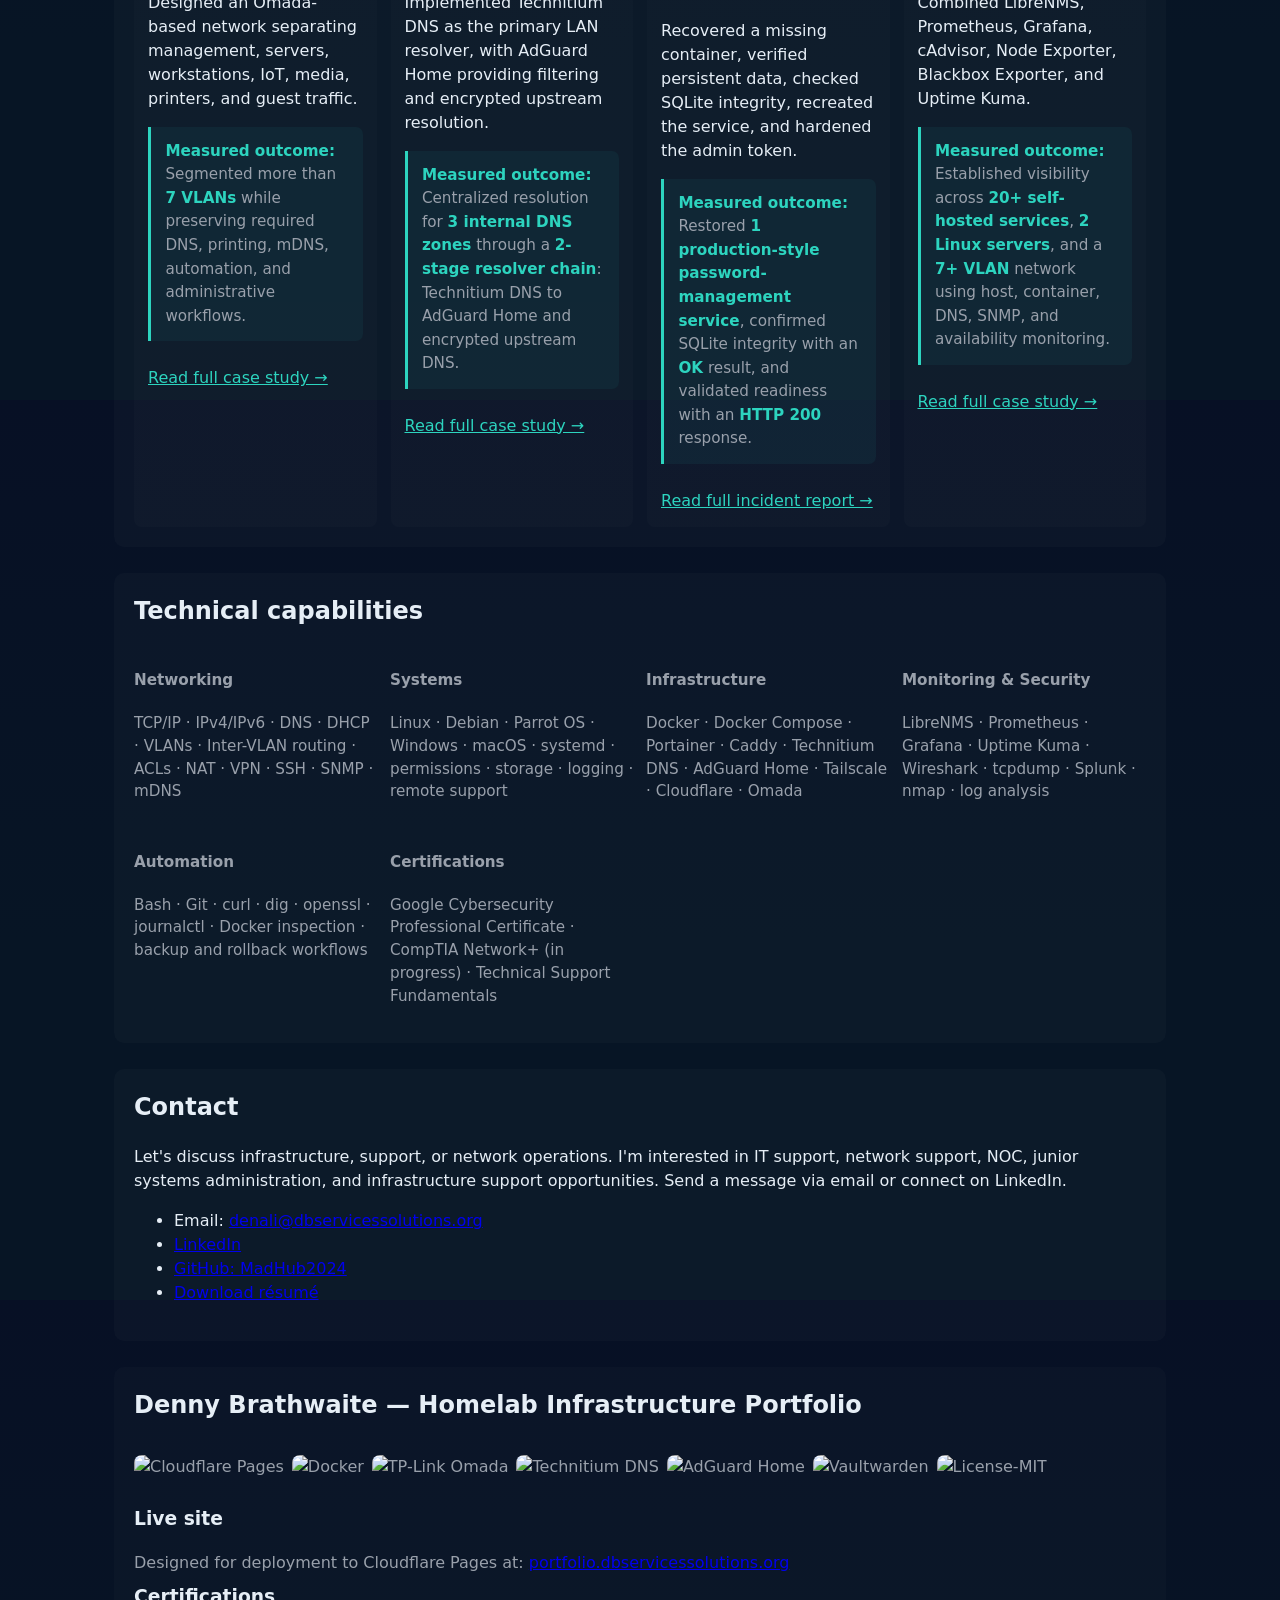
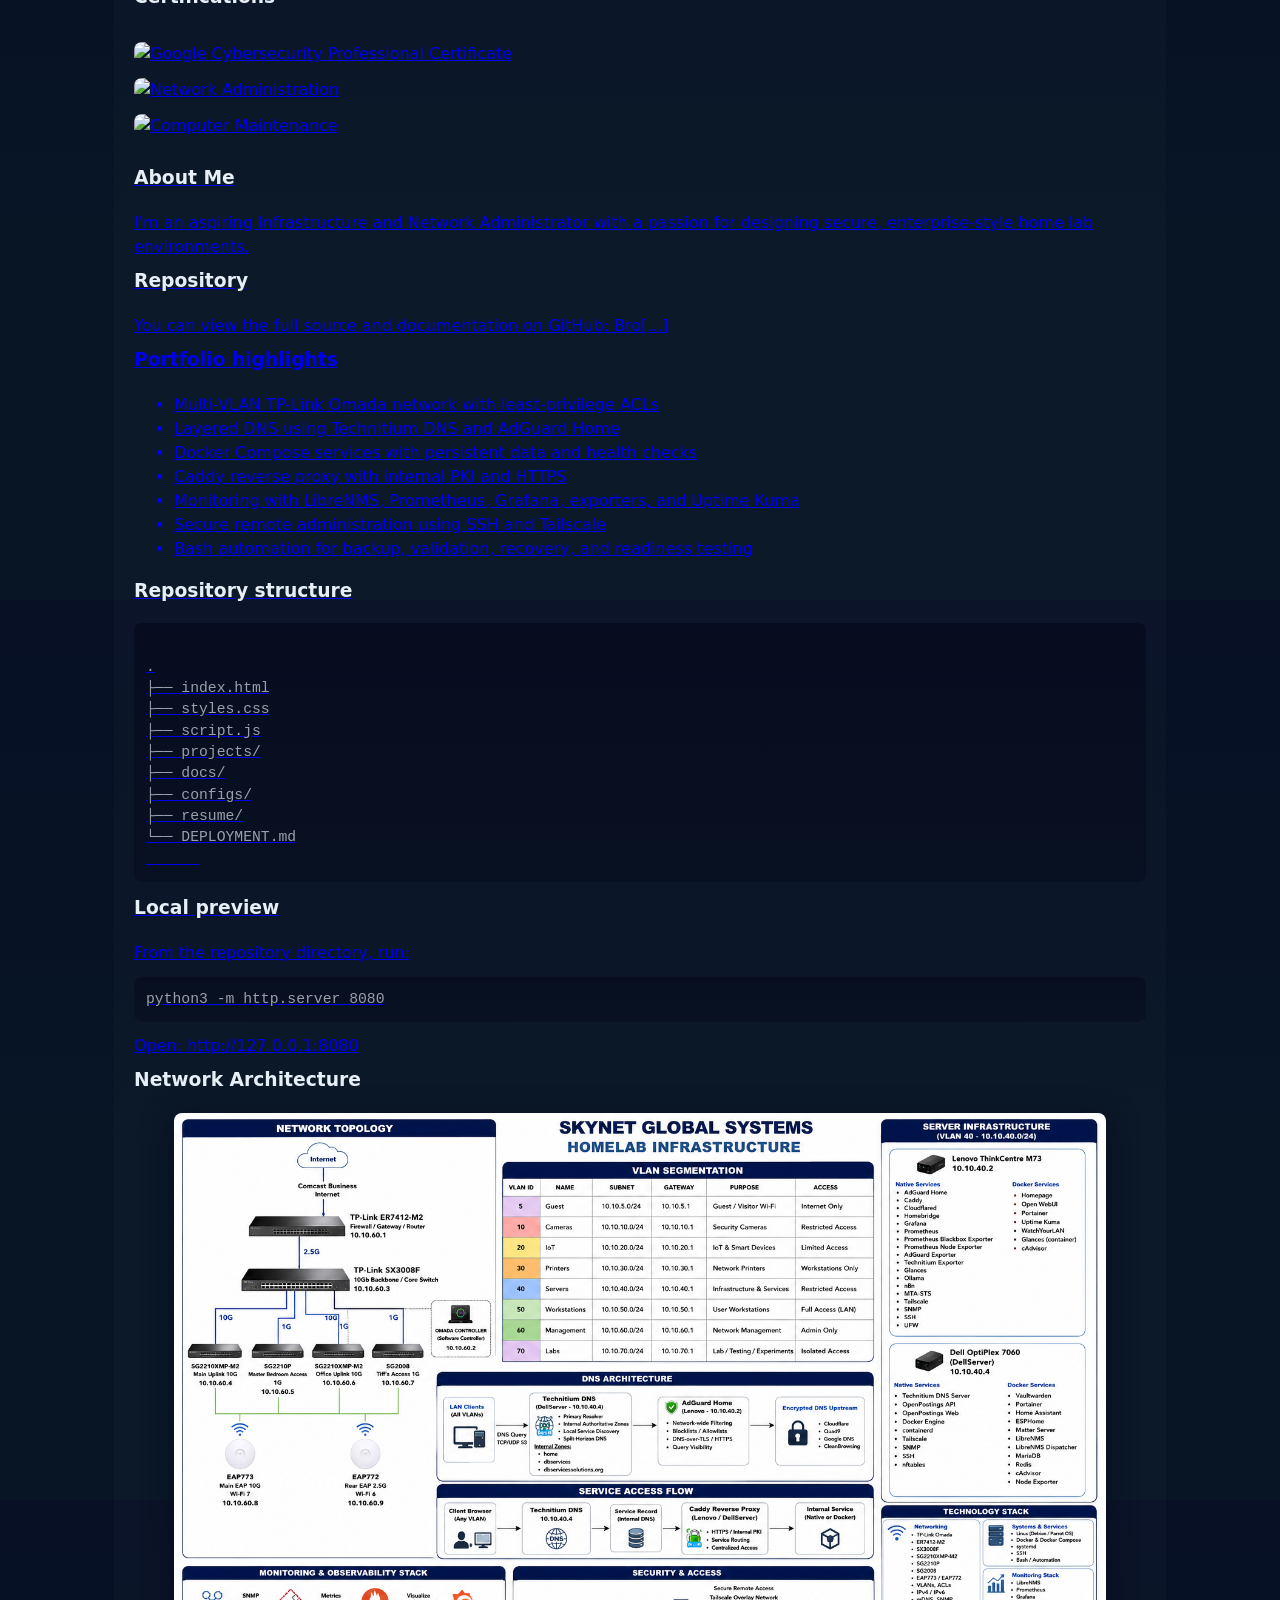
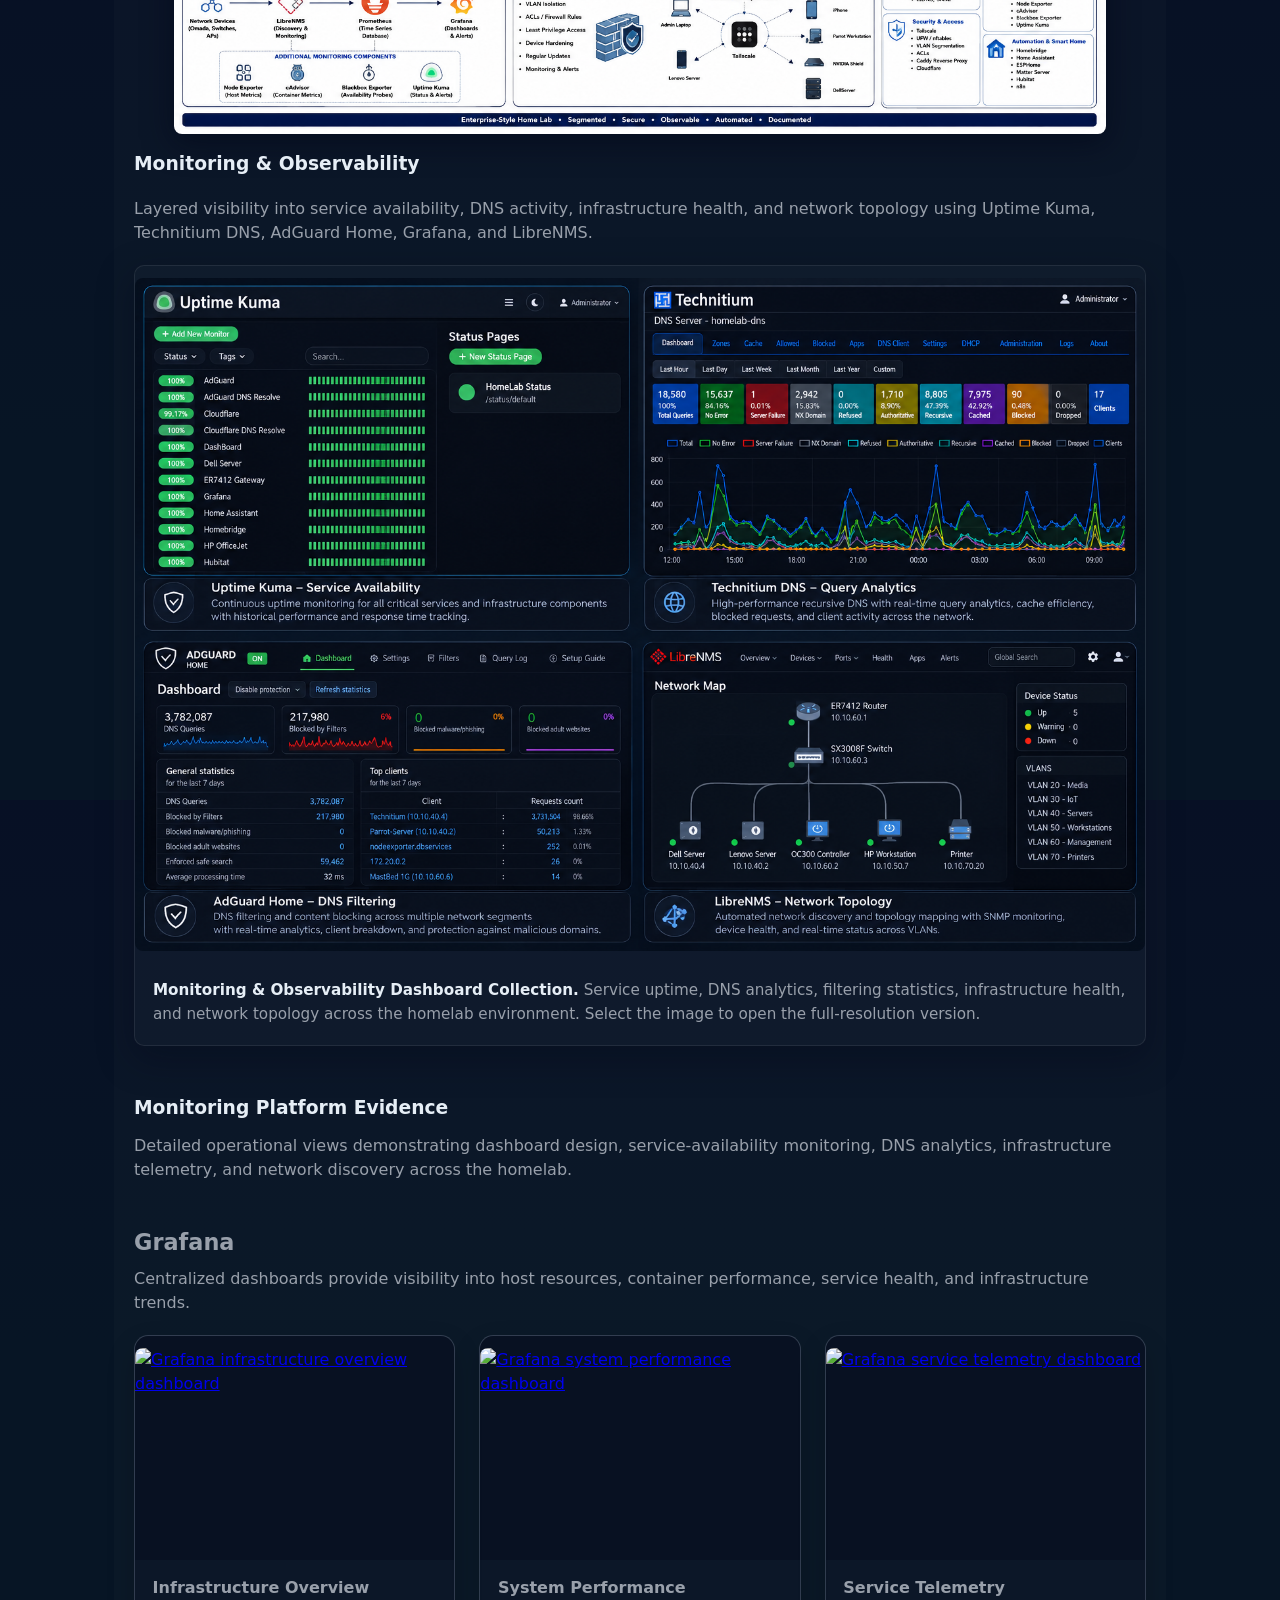
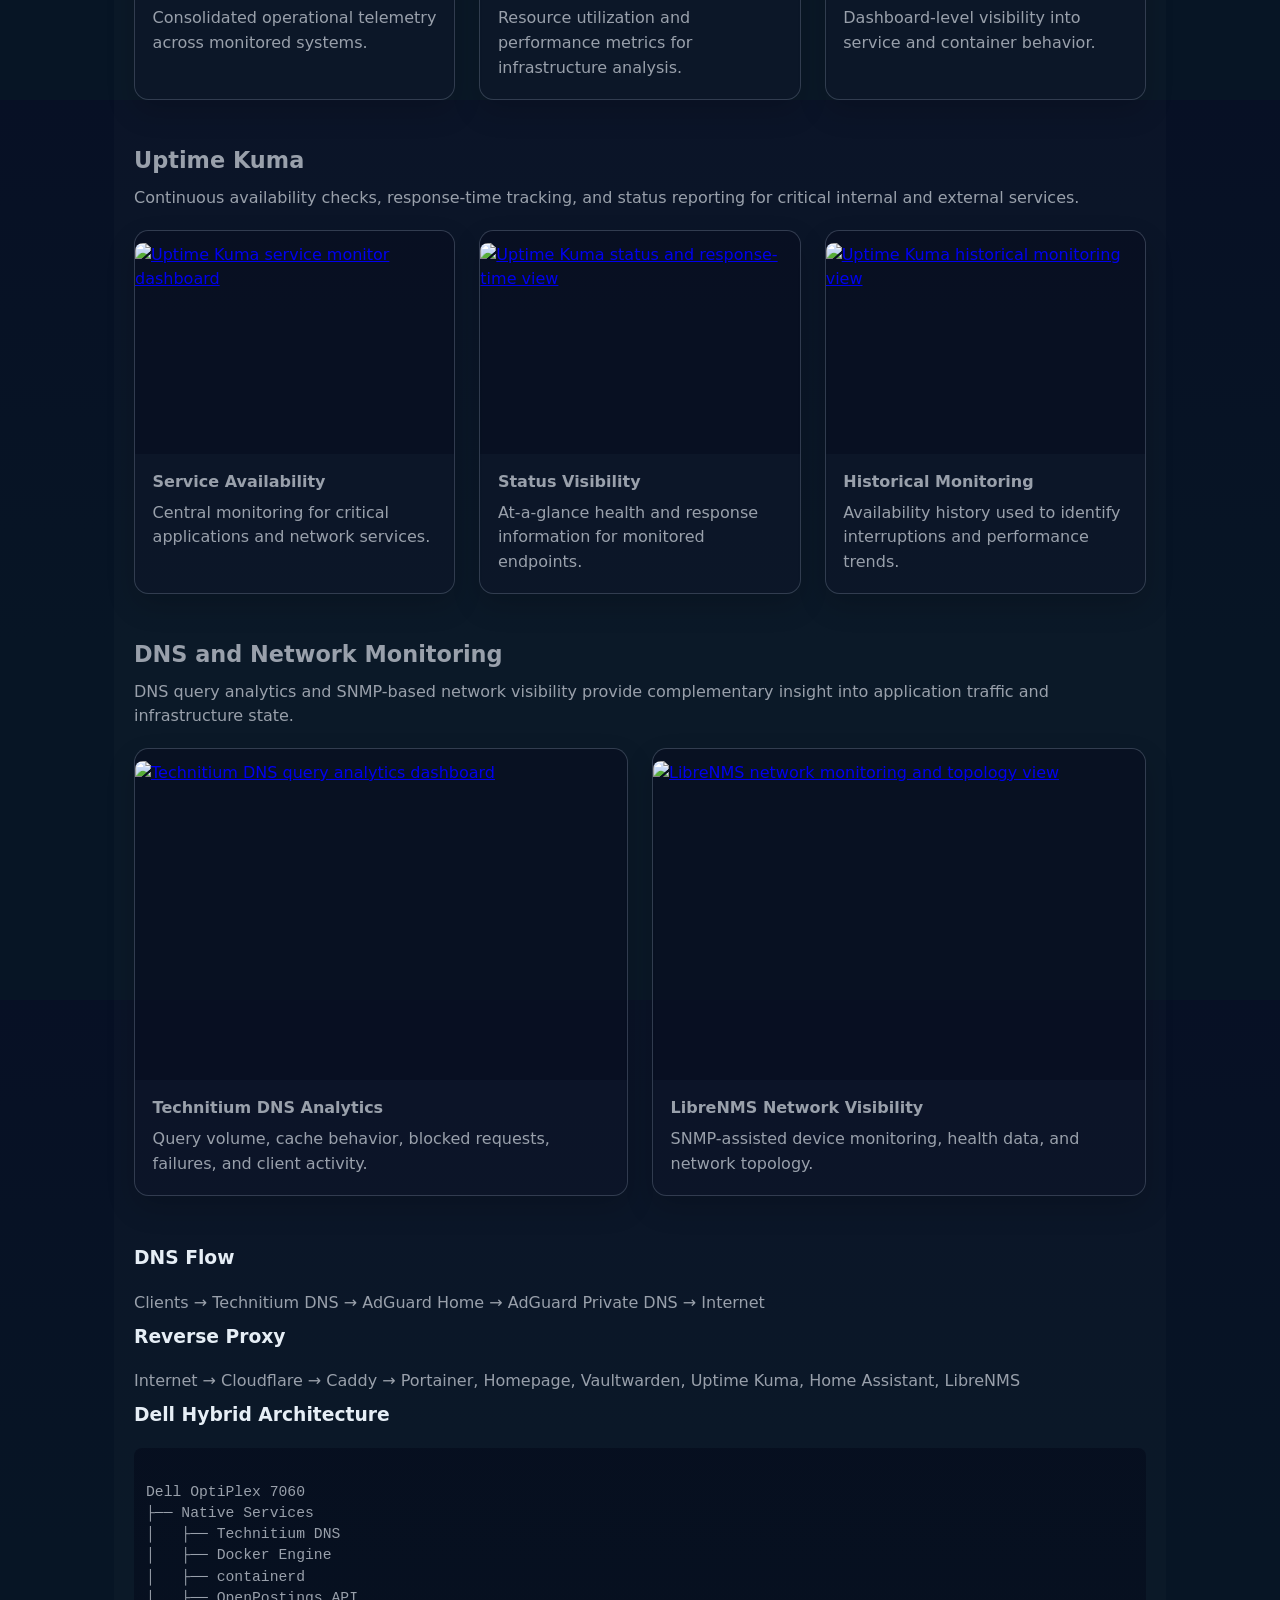
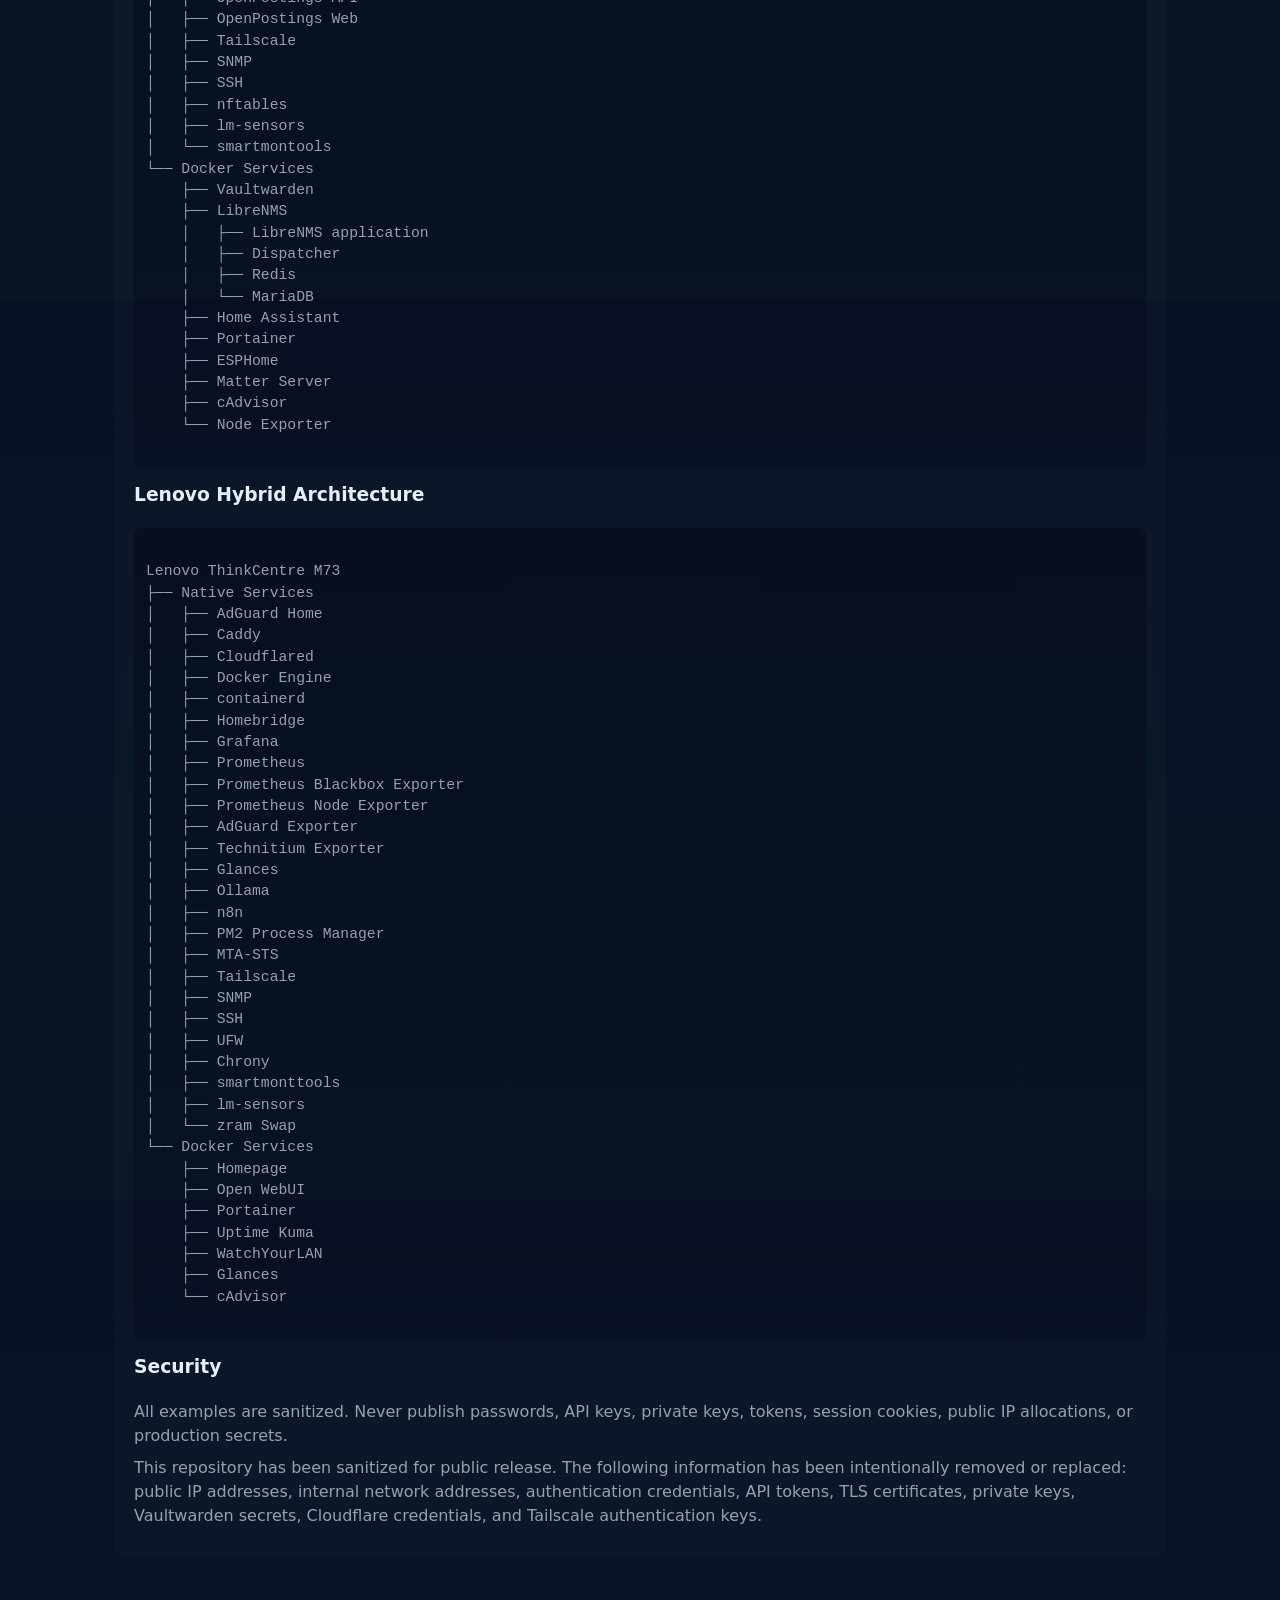
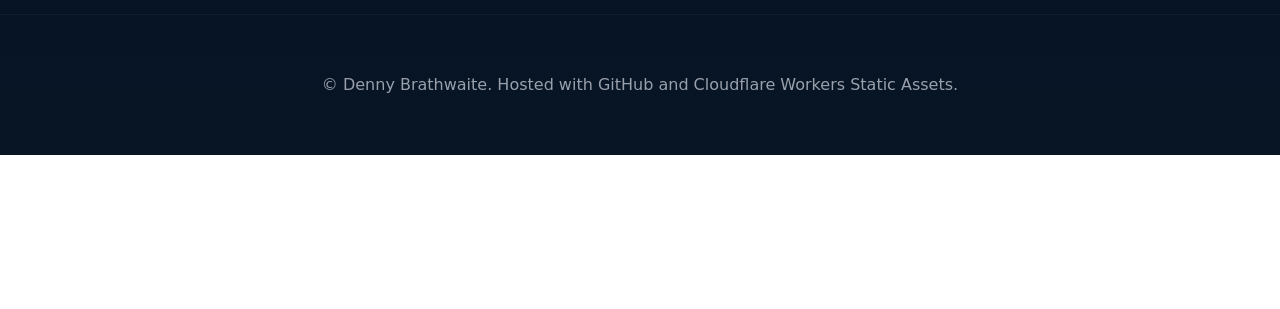
==== commit 5cd6359e: "Add monitoring and observability case study" ====
--- a/index.html
+++ b/index.html
@@ -338,7 +338,7 @@
           <h3>Monitoring and observability</h3>
           <p>Combined LibreNMS, Prometheus, Grafana, cAdvisor, Node Exporter, Blackbox Exporter, and Uptime Kuma.</p>
           <p class="outcome"><strong>Measured outcome:</strong> Established visibility across <strong>20+ self-hosted services</strong>, <strong>2 Linux servers</strong>, and a <strong>7+ VLAN</strong> network using host, container, DNS, SNMP, and availability monitoring.</p>
-          <a class="read-link" href="#architecture">Read case study →</a>
+          <a class="read-link" href="monitoring-platform.html">Read full case study →</a>
         </article>
       </div>
     </section>
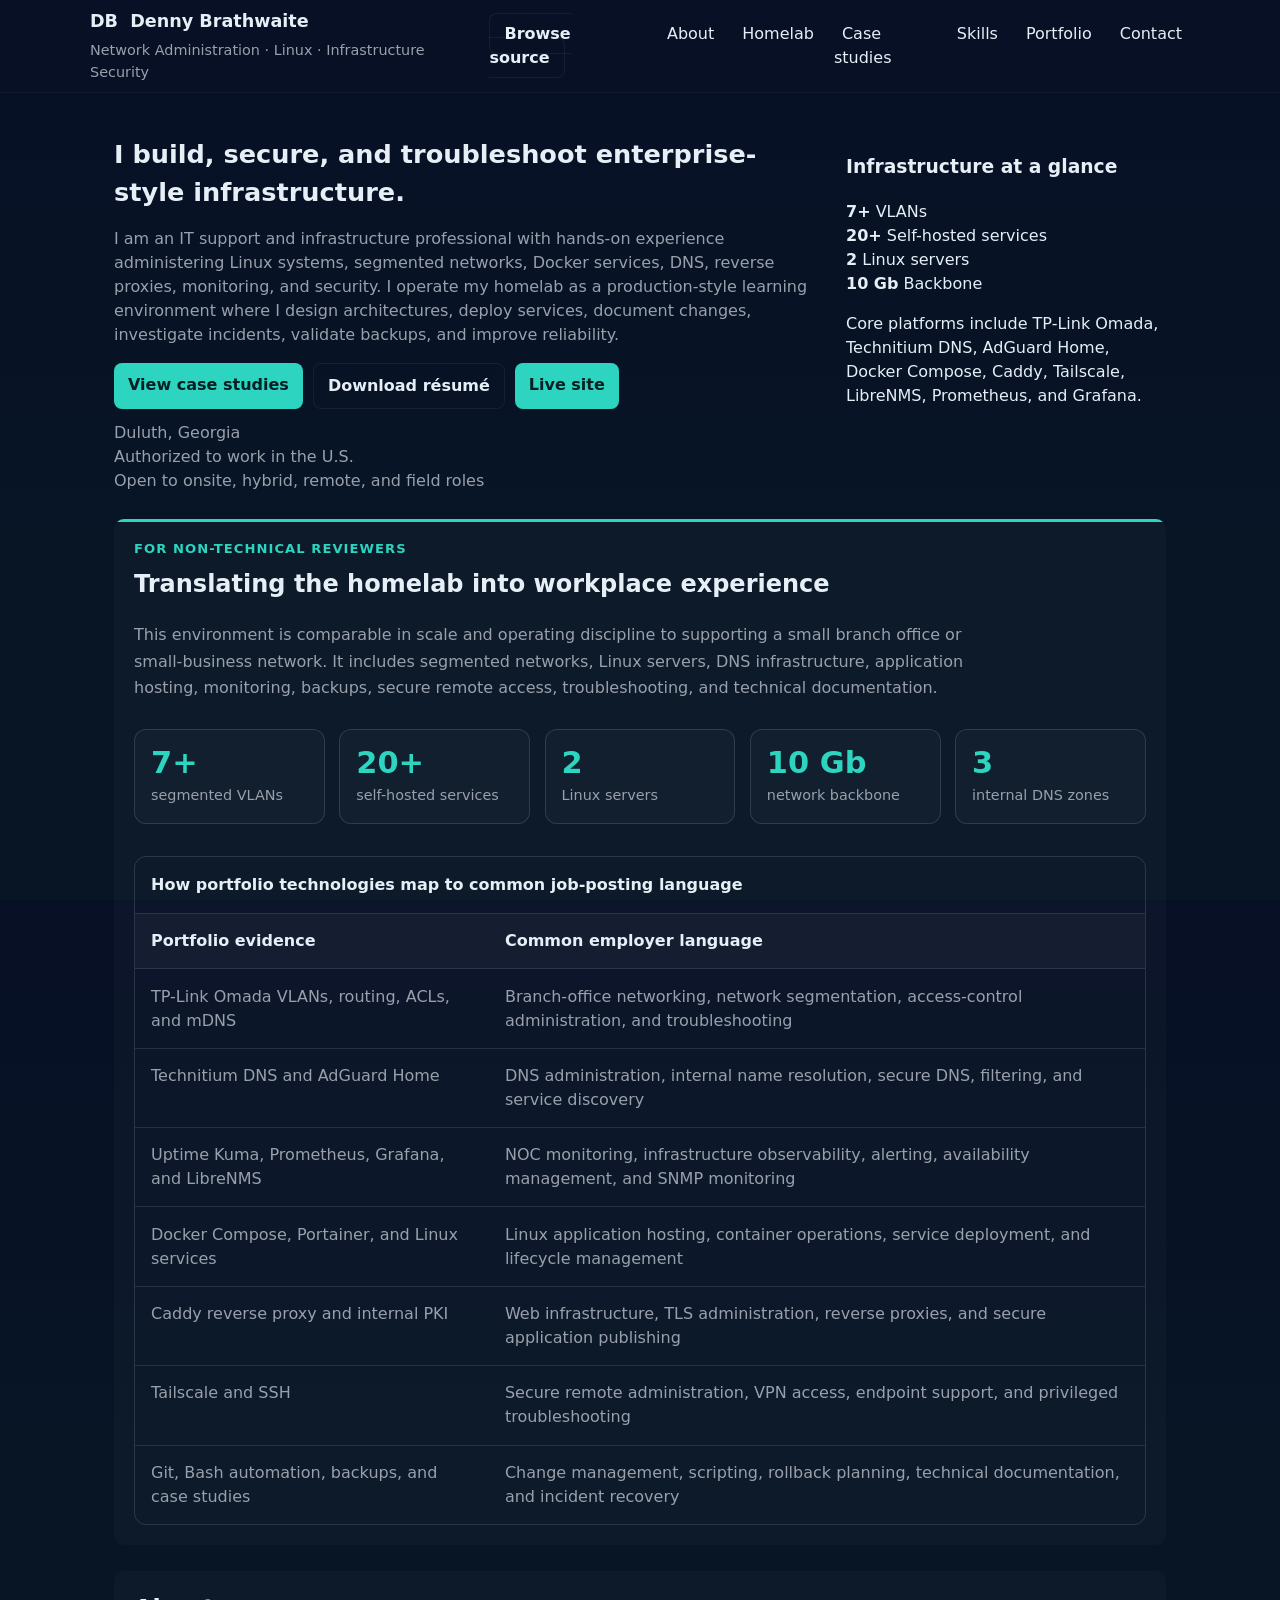
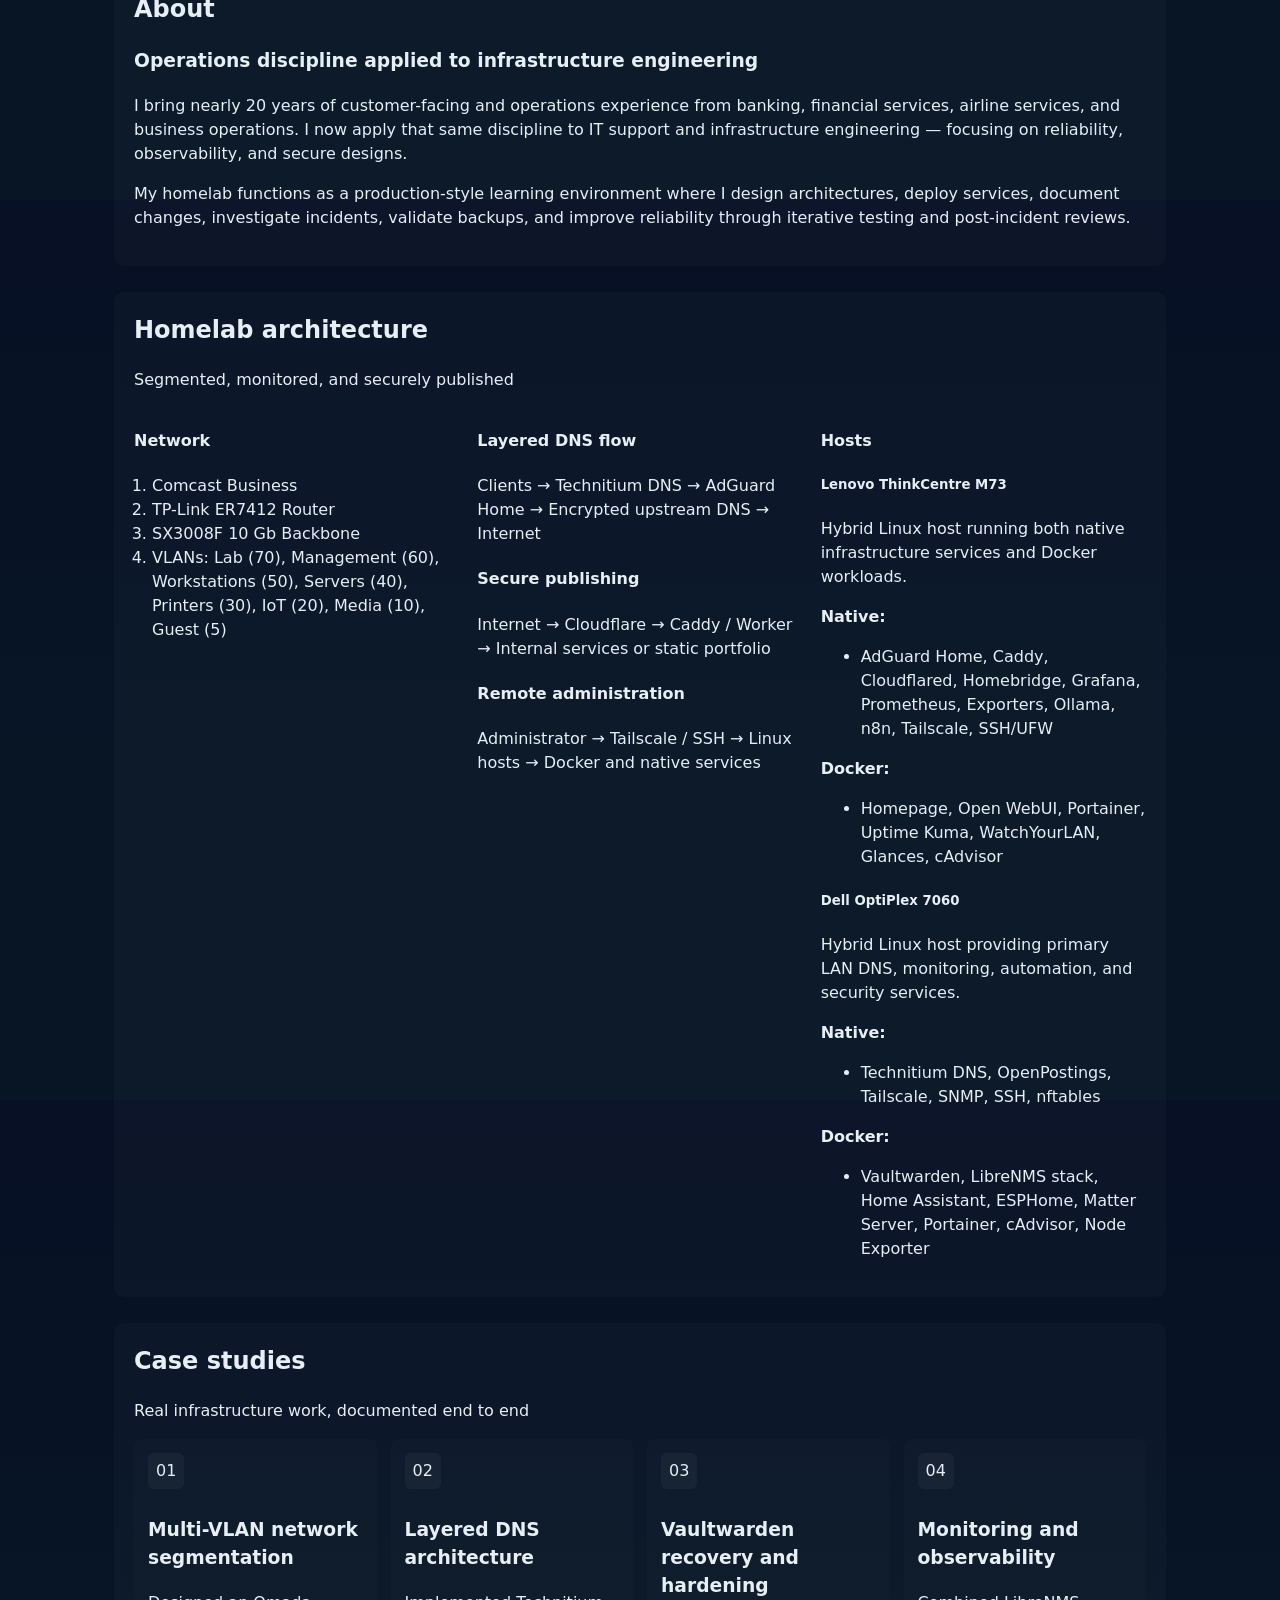
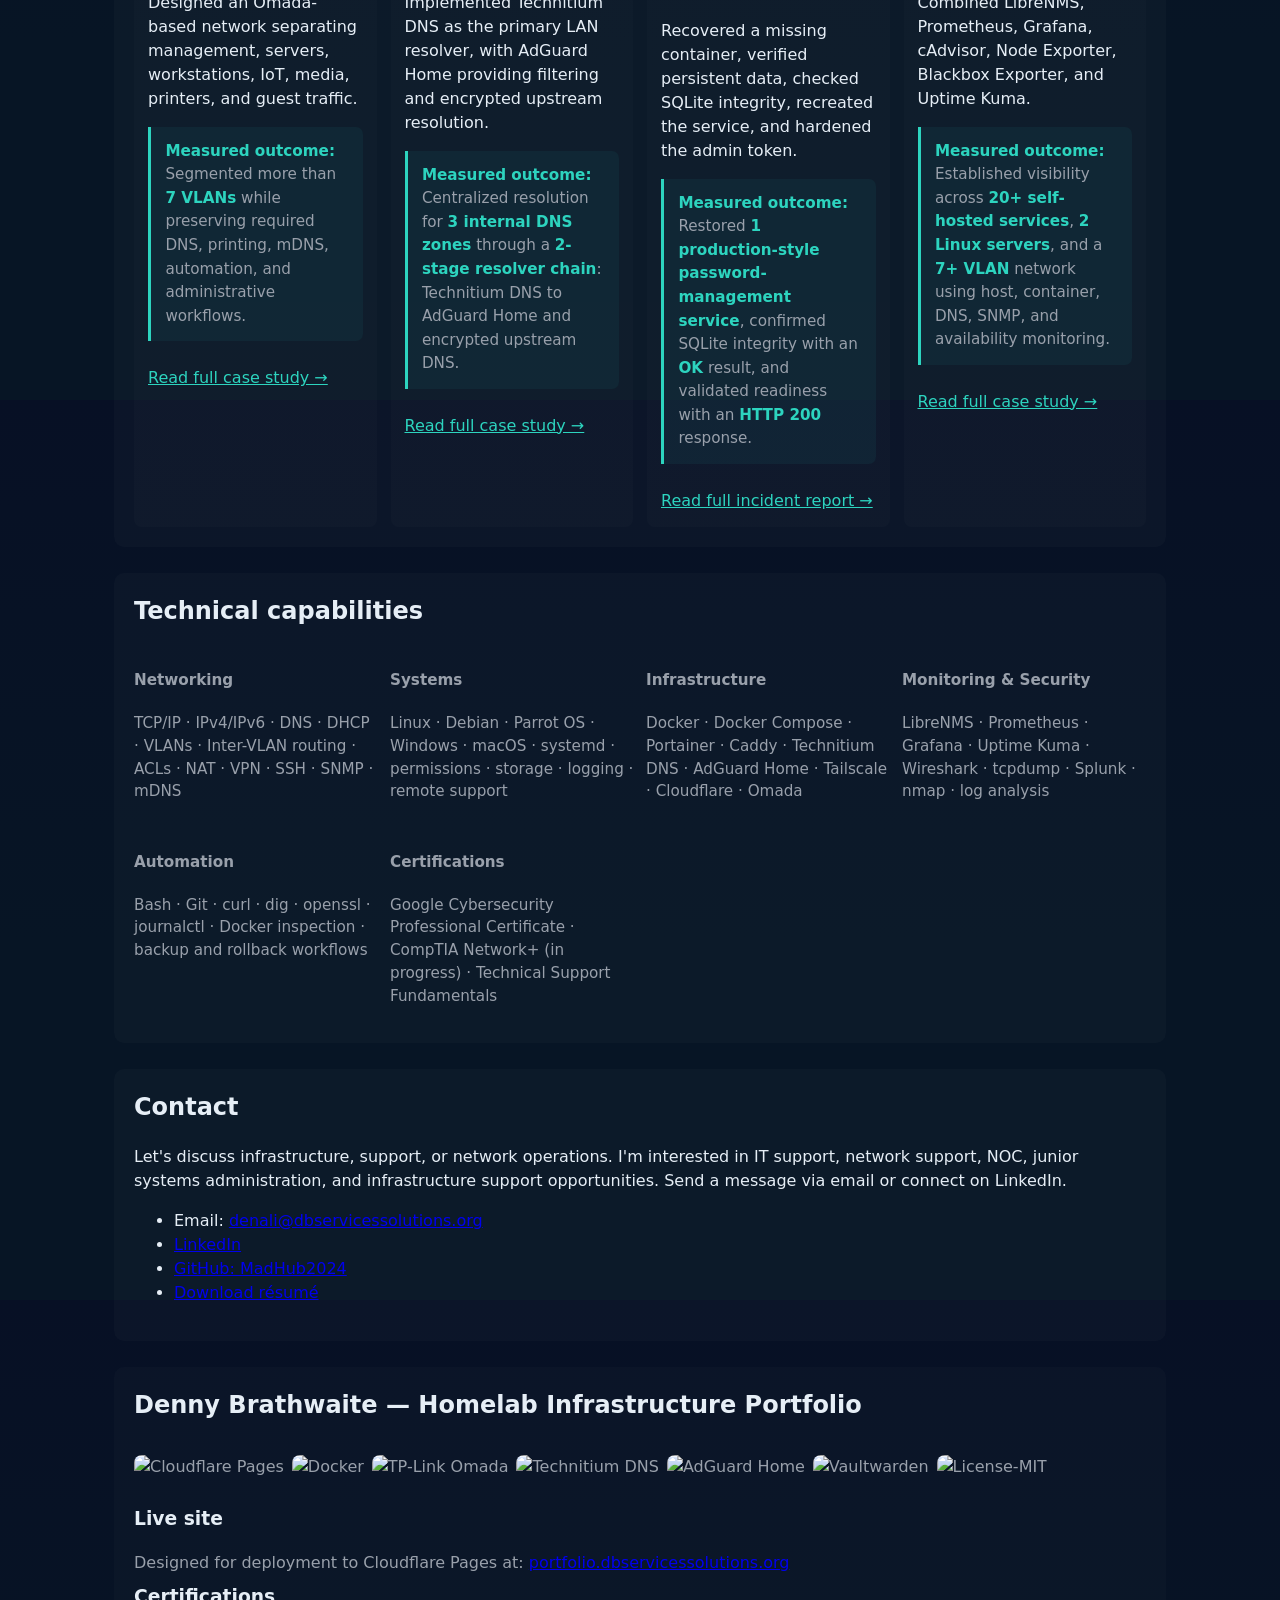
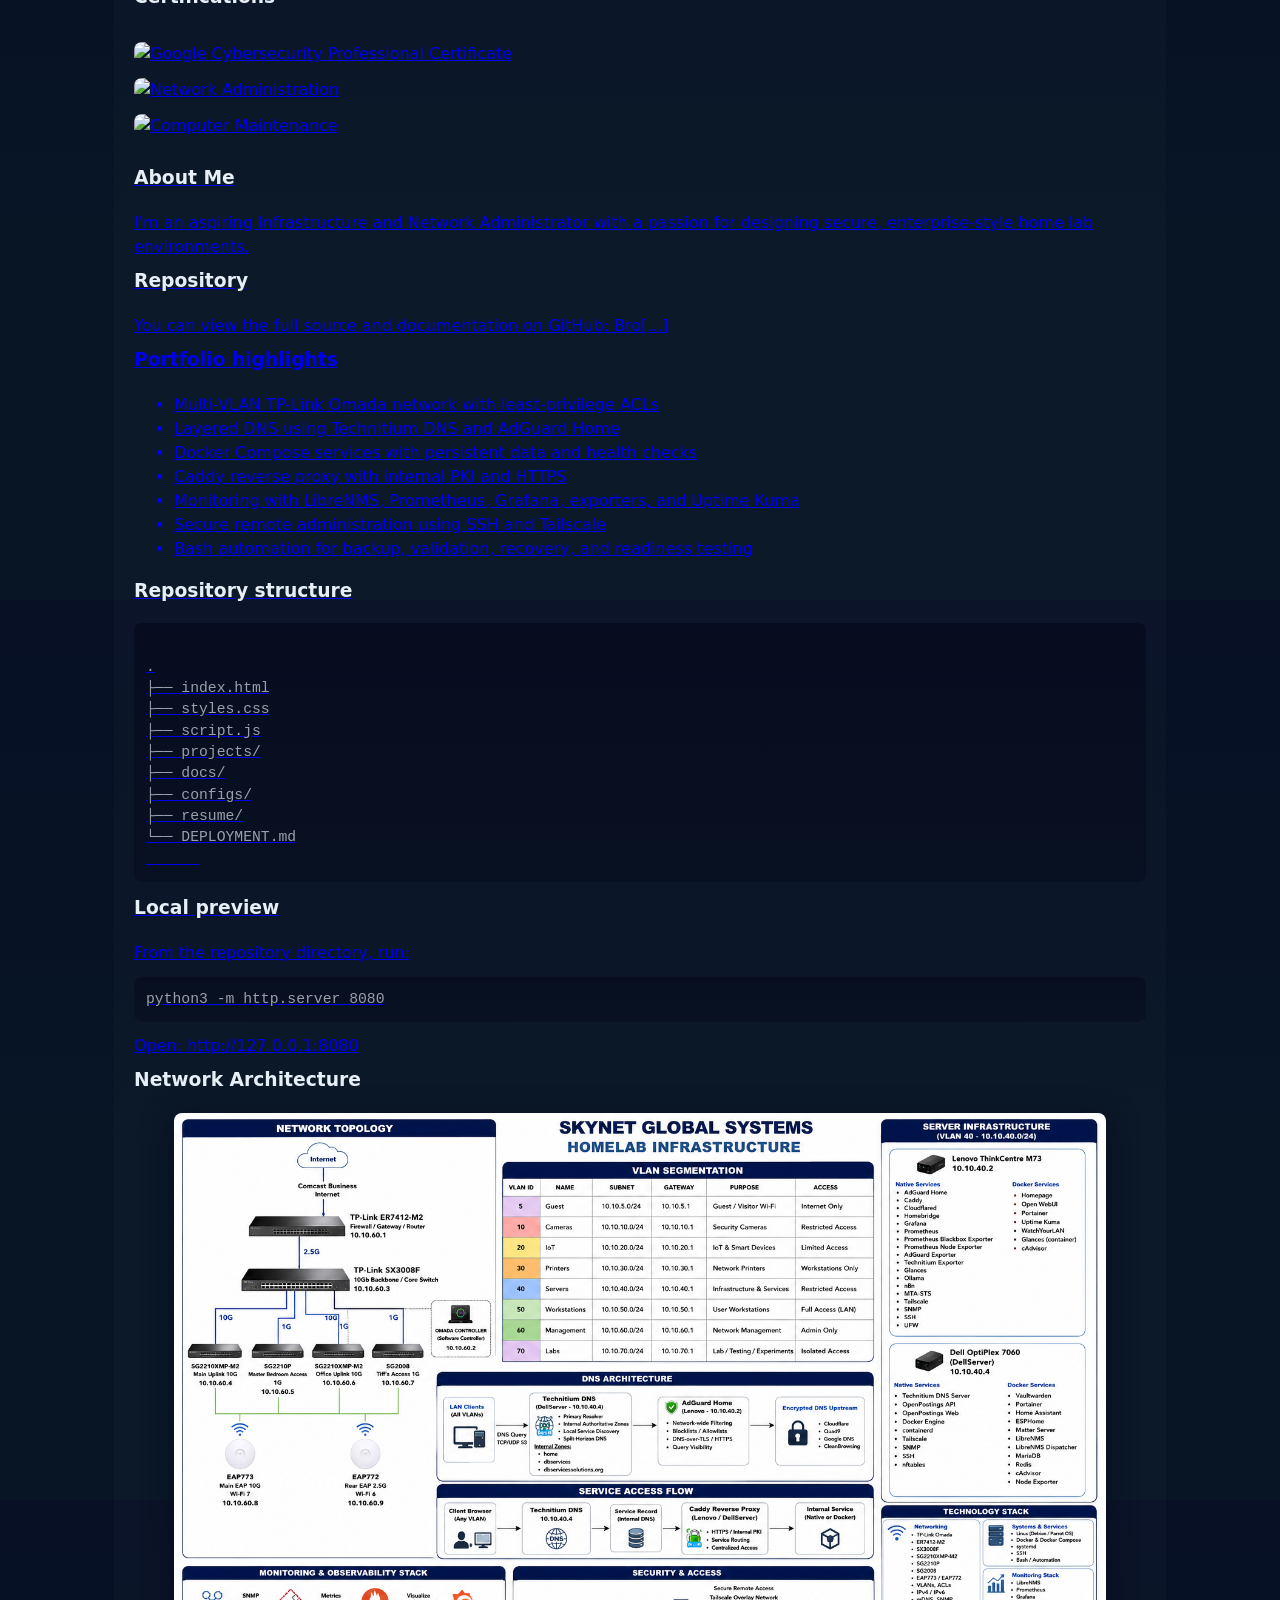
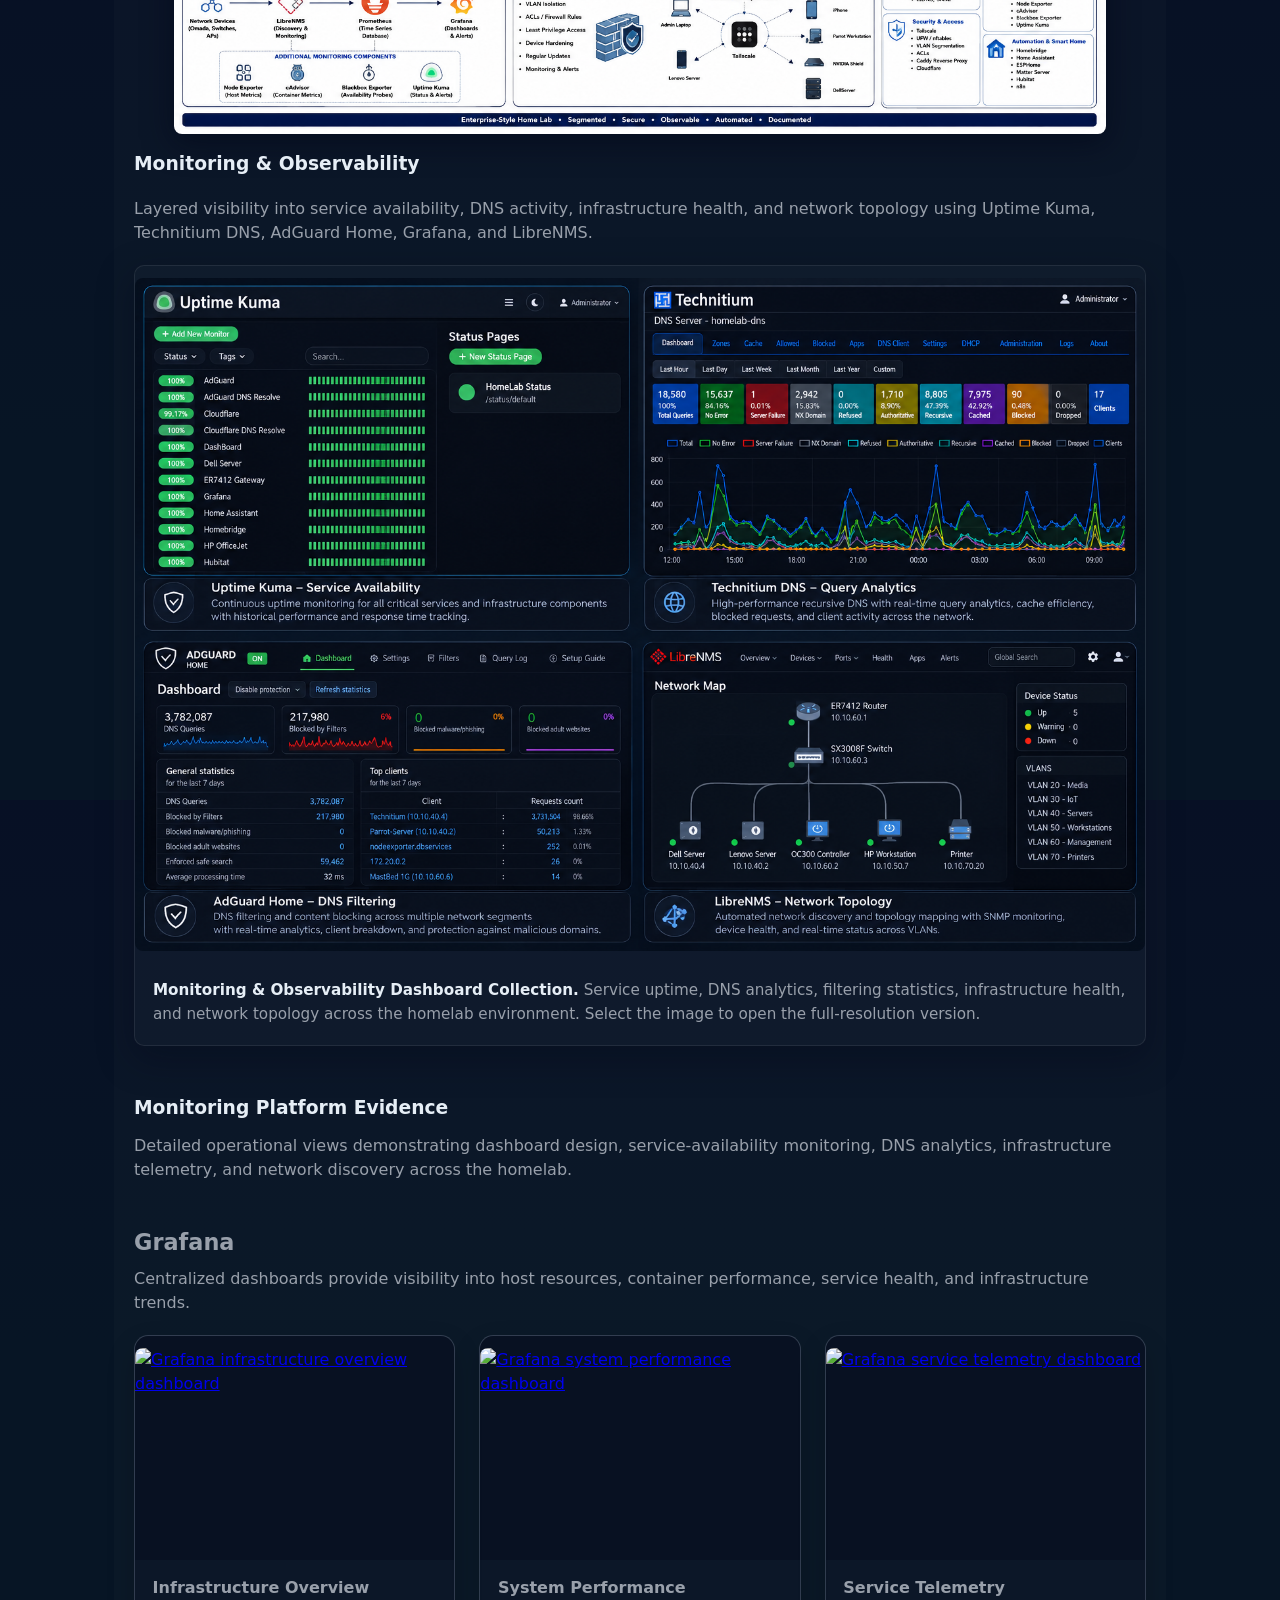
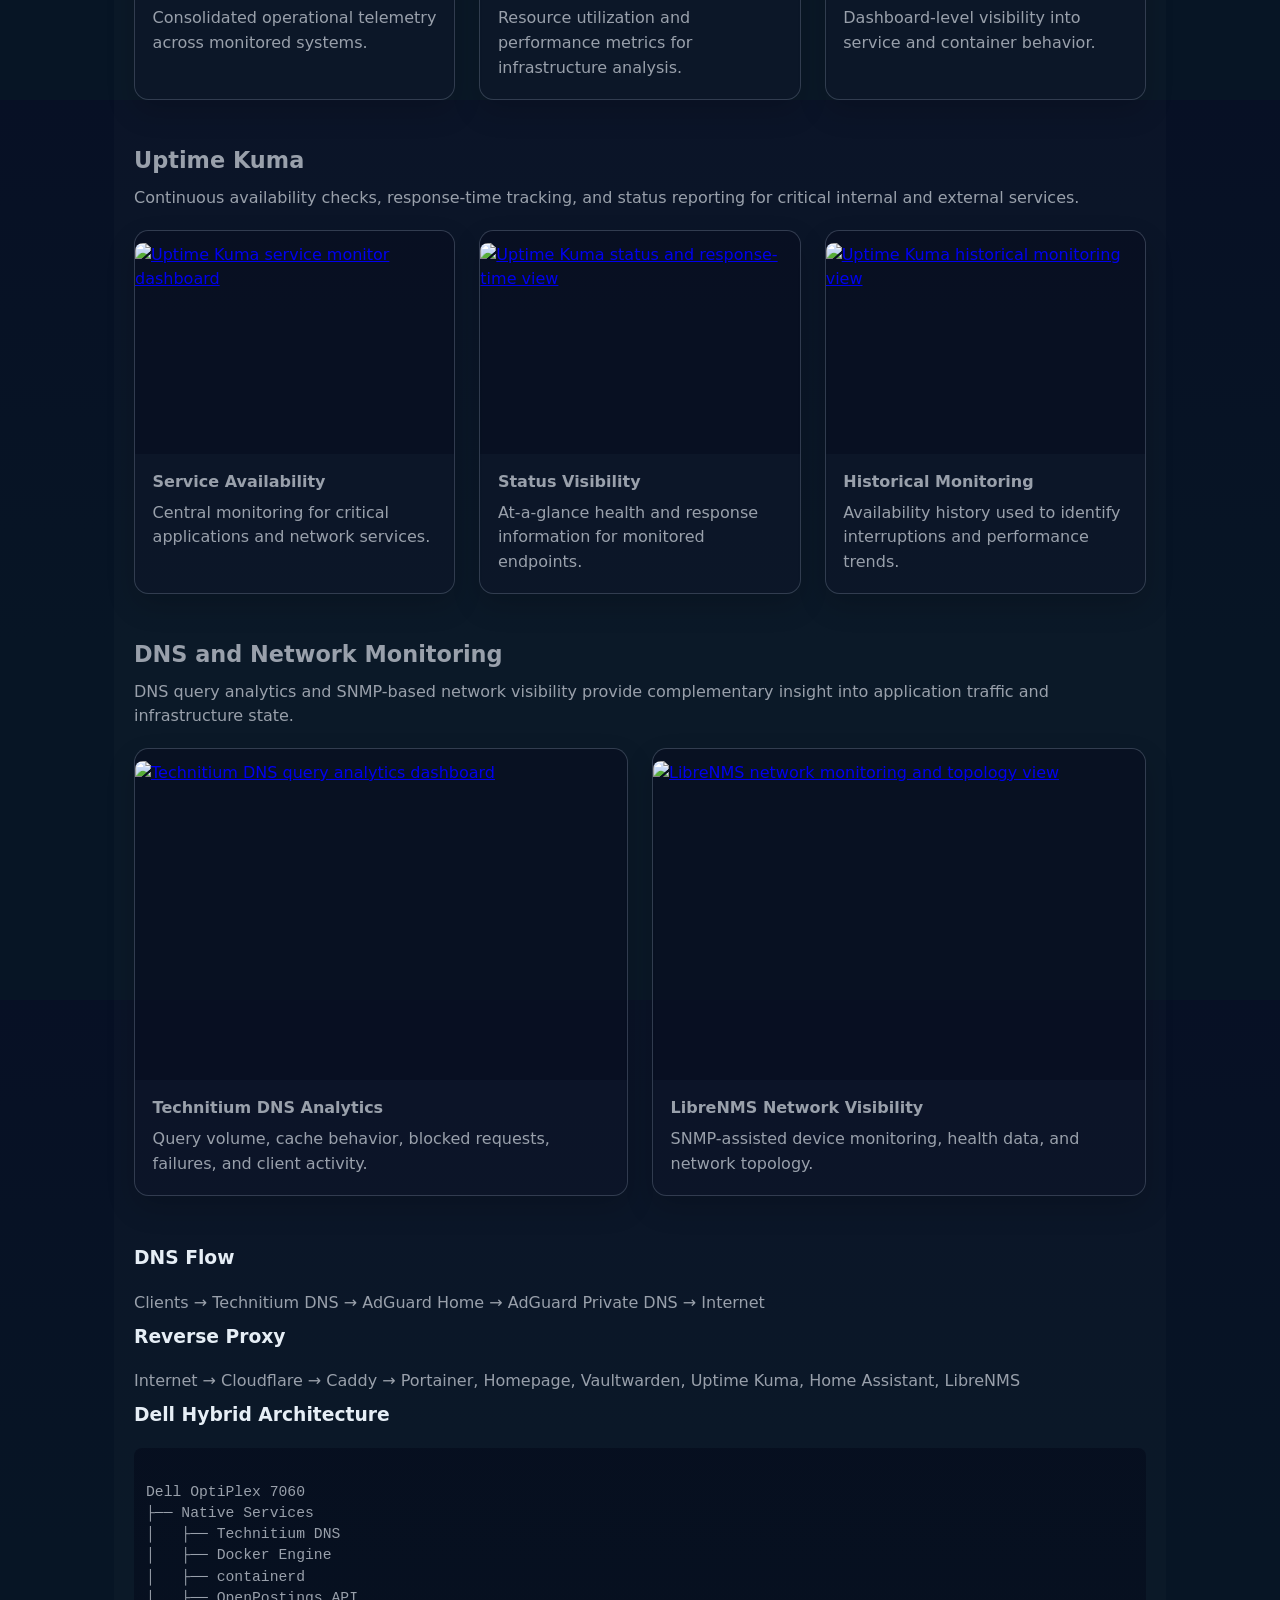
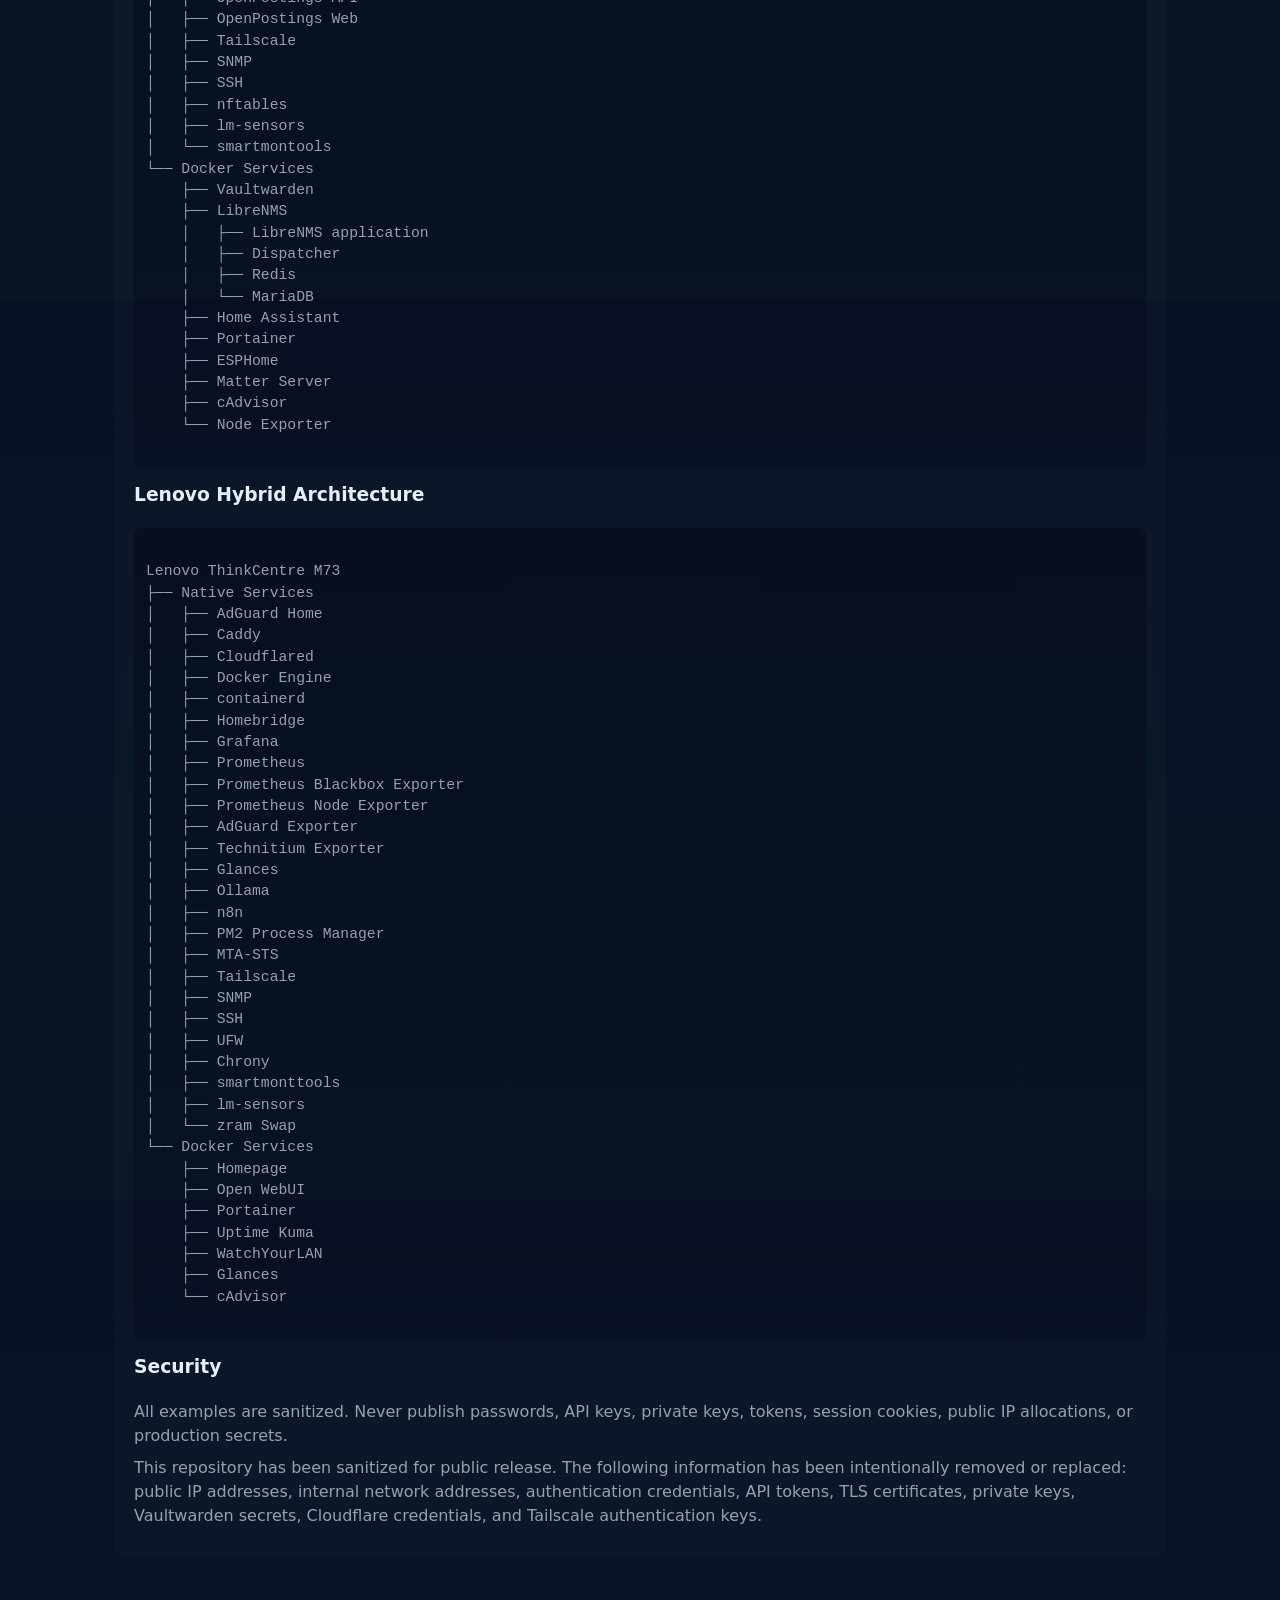
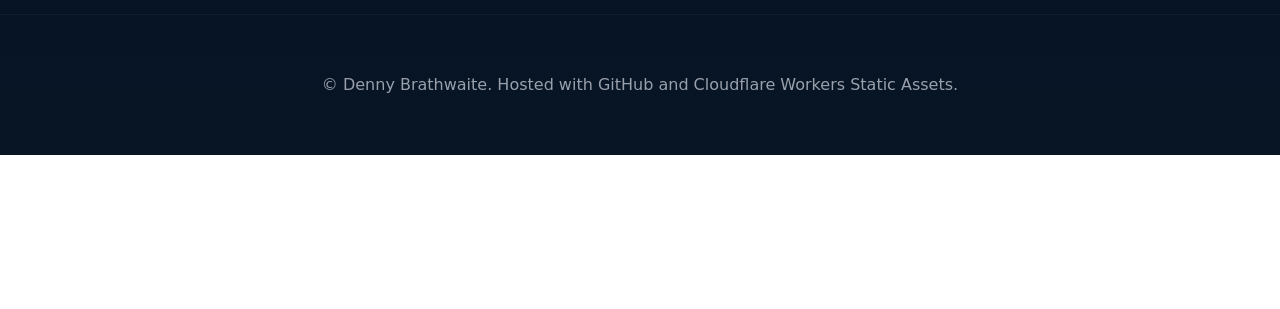
==== commit 99cc4e28: "Correct VLAN IDs for guest media and IoT networks" ====
--- a/index.html
+++ b/index.html
@@ -257,7 +257,7 @@
             <li>Comcast Business</li>
             <li>TP-Link ER7412 Router</li>
             <li>SX3008F 10 Gb Backbone</li>
-            <li>VLANs: Labs (70) Management (60), Workstation (50), Servers (40), Printers (30), IoT and Media (20), Guest (10)</li>
+            <li>VLANs: Lab (70), Management (60), Workstations (50), Servers (40), Printers (30), IoT (20), Media (10), Guest (5)</li>
             </ol>
         </div>
 
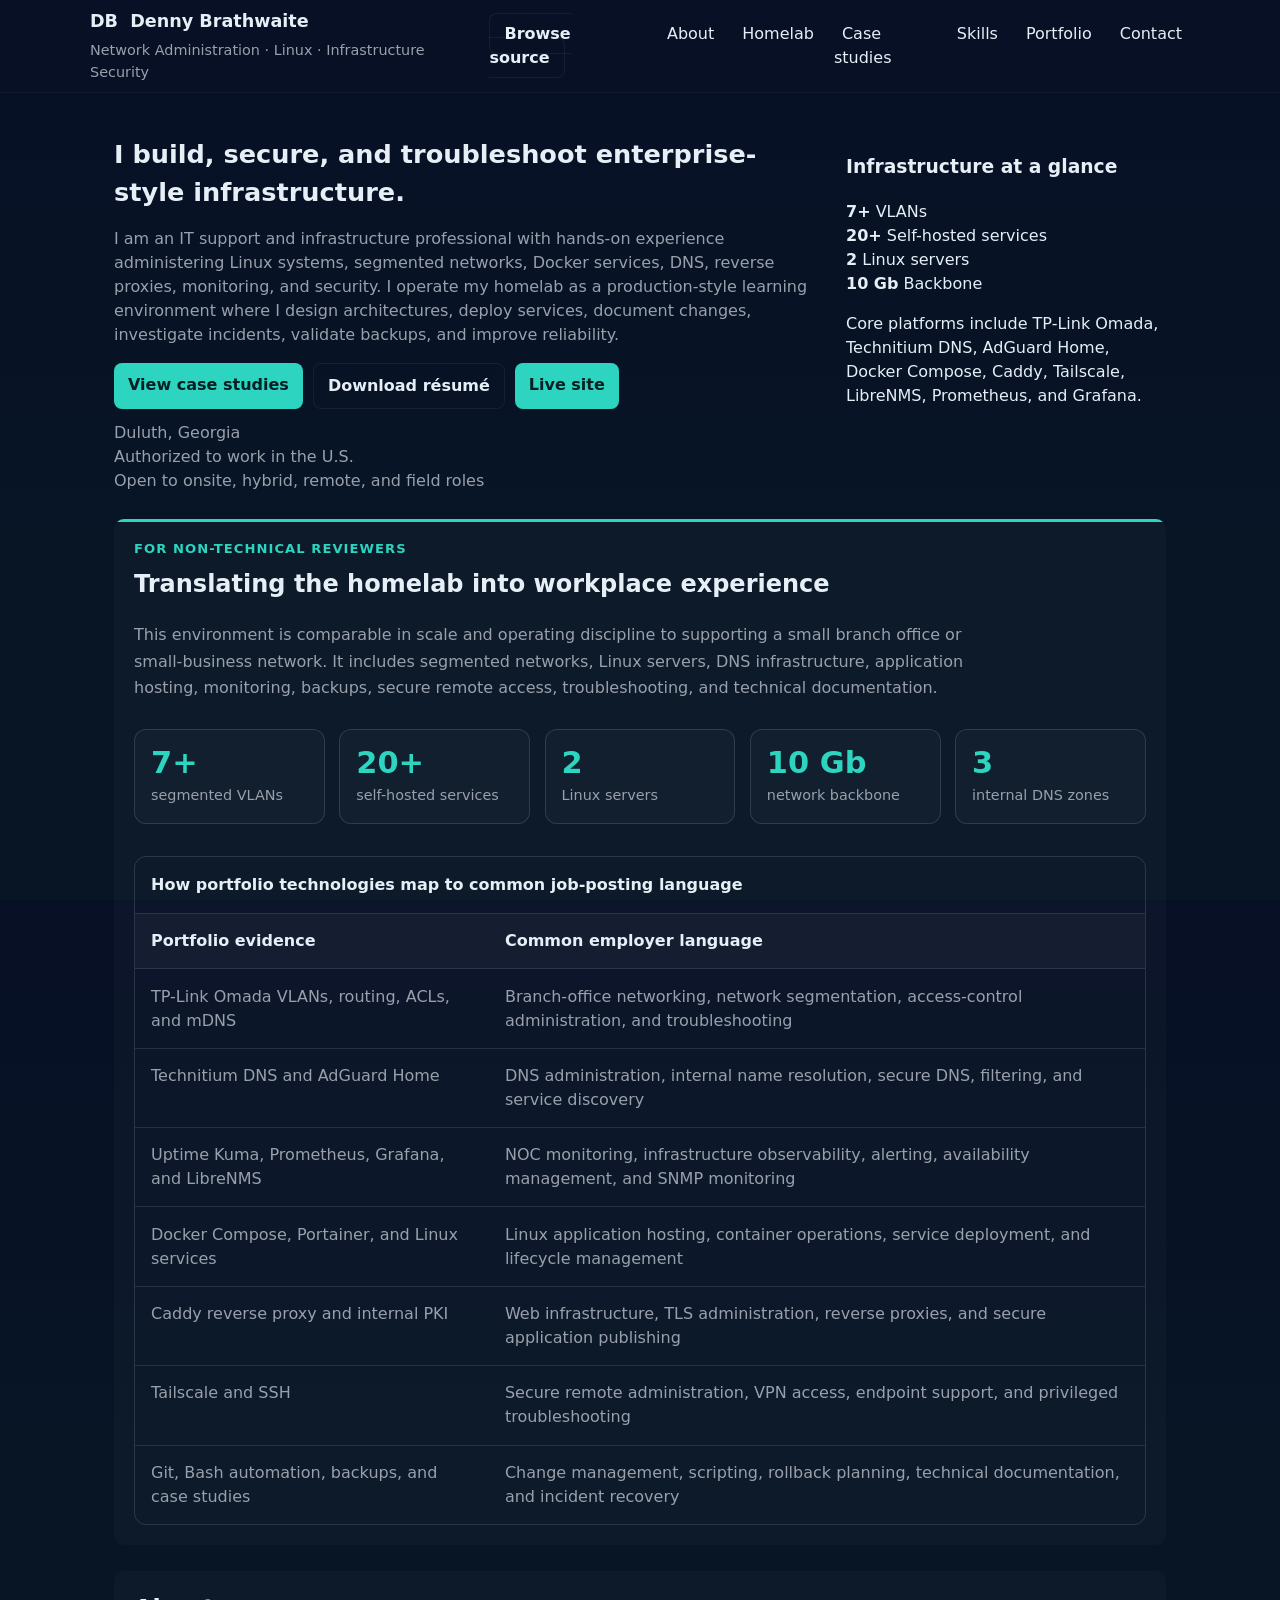
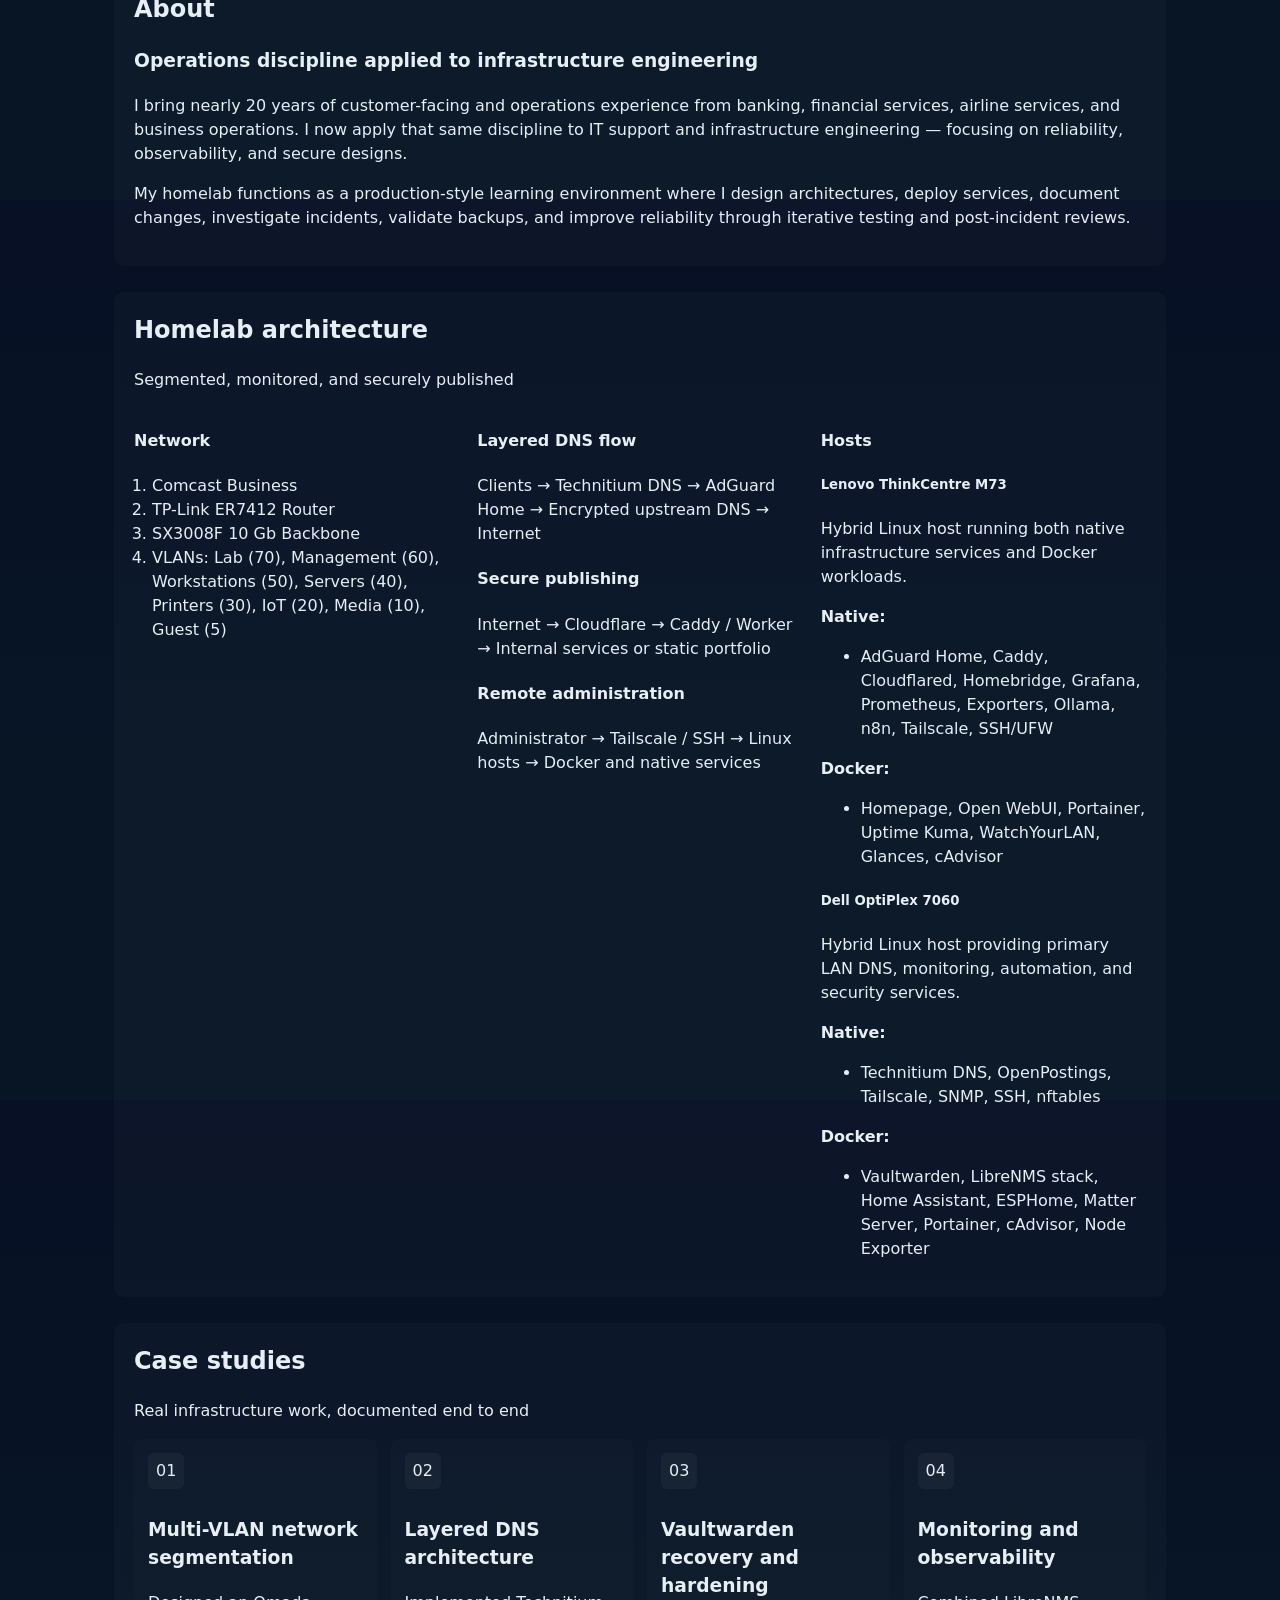
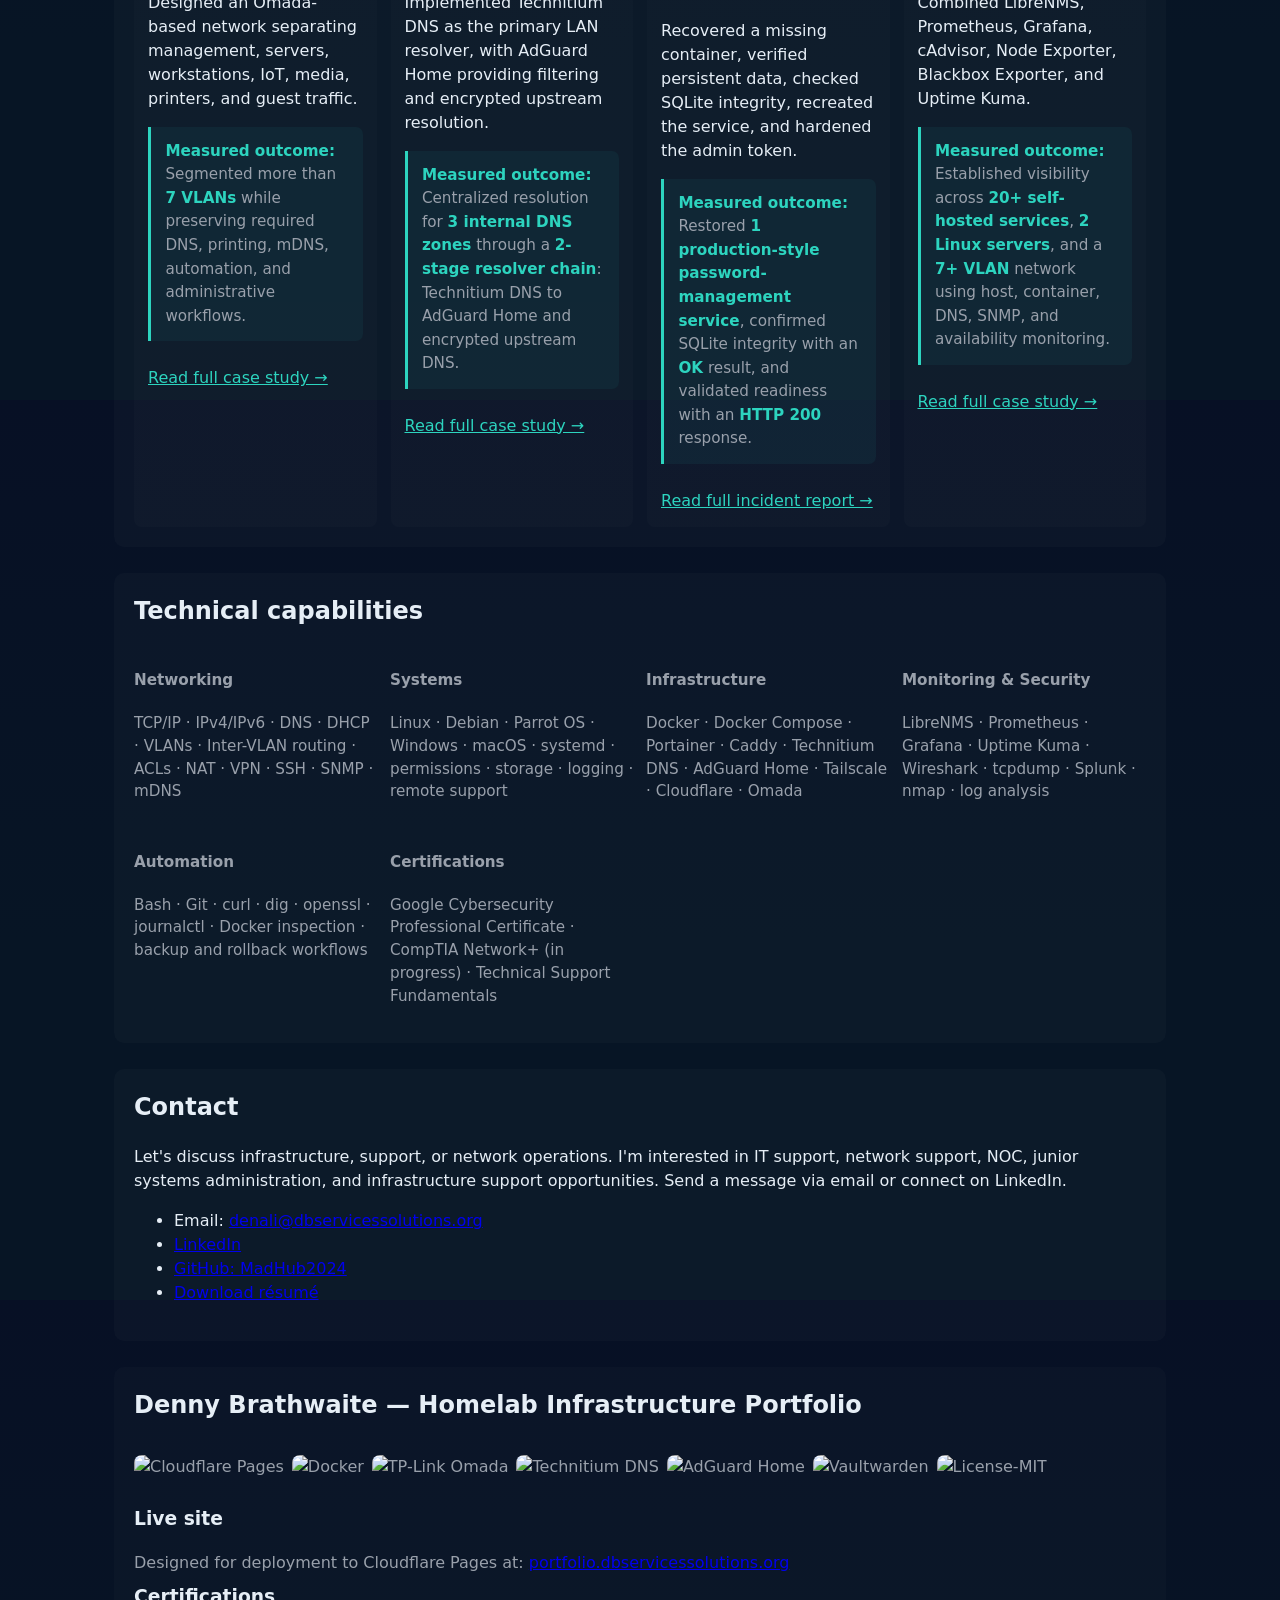
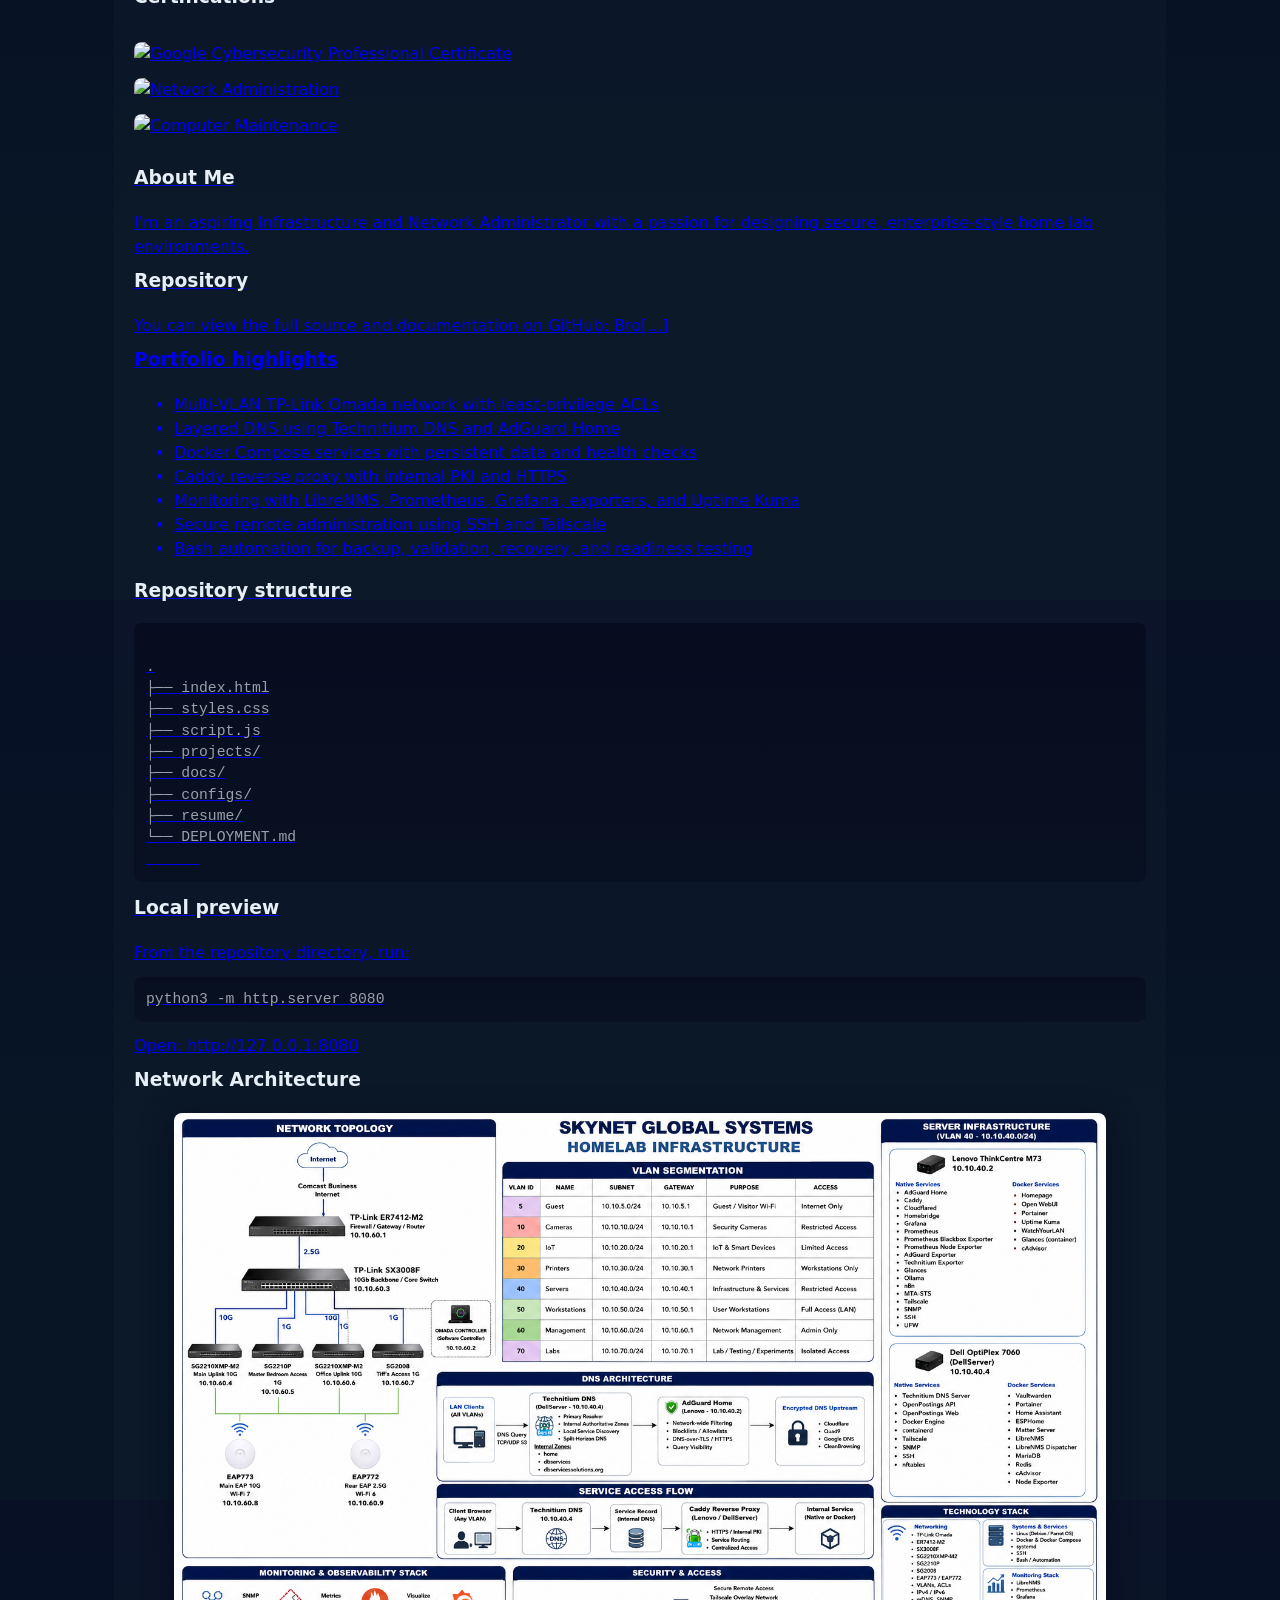
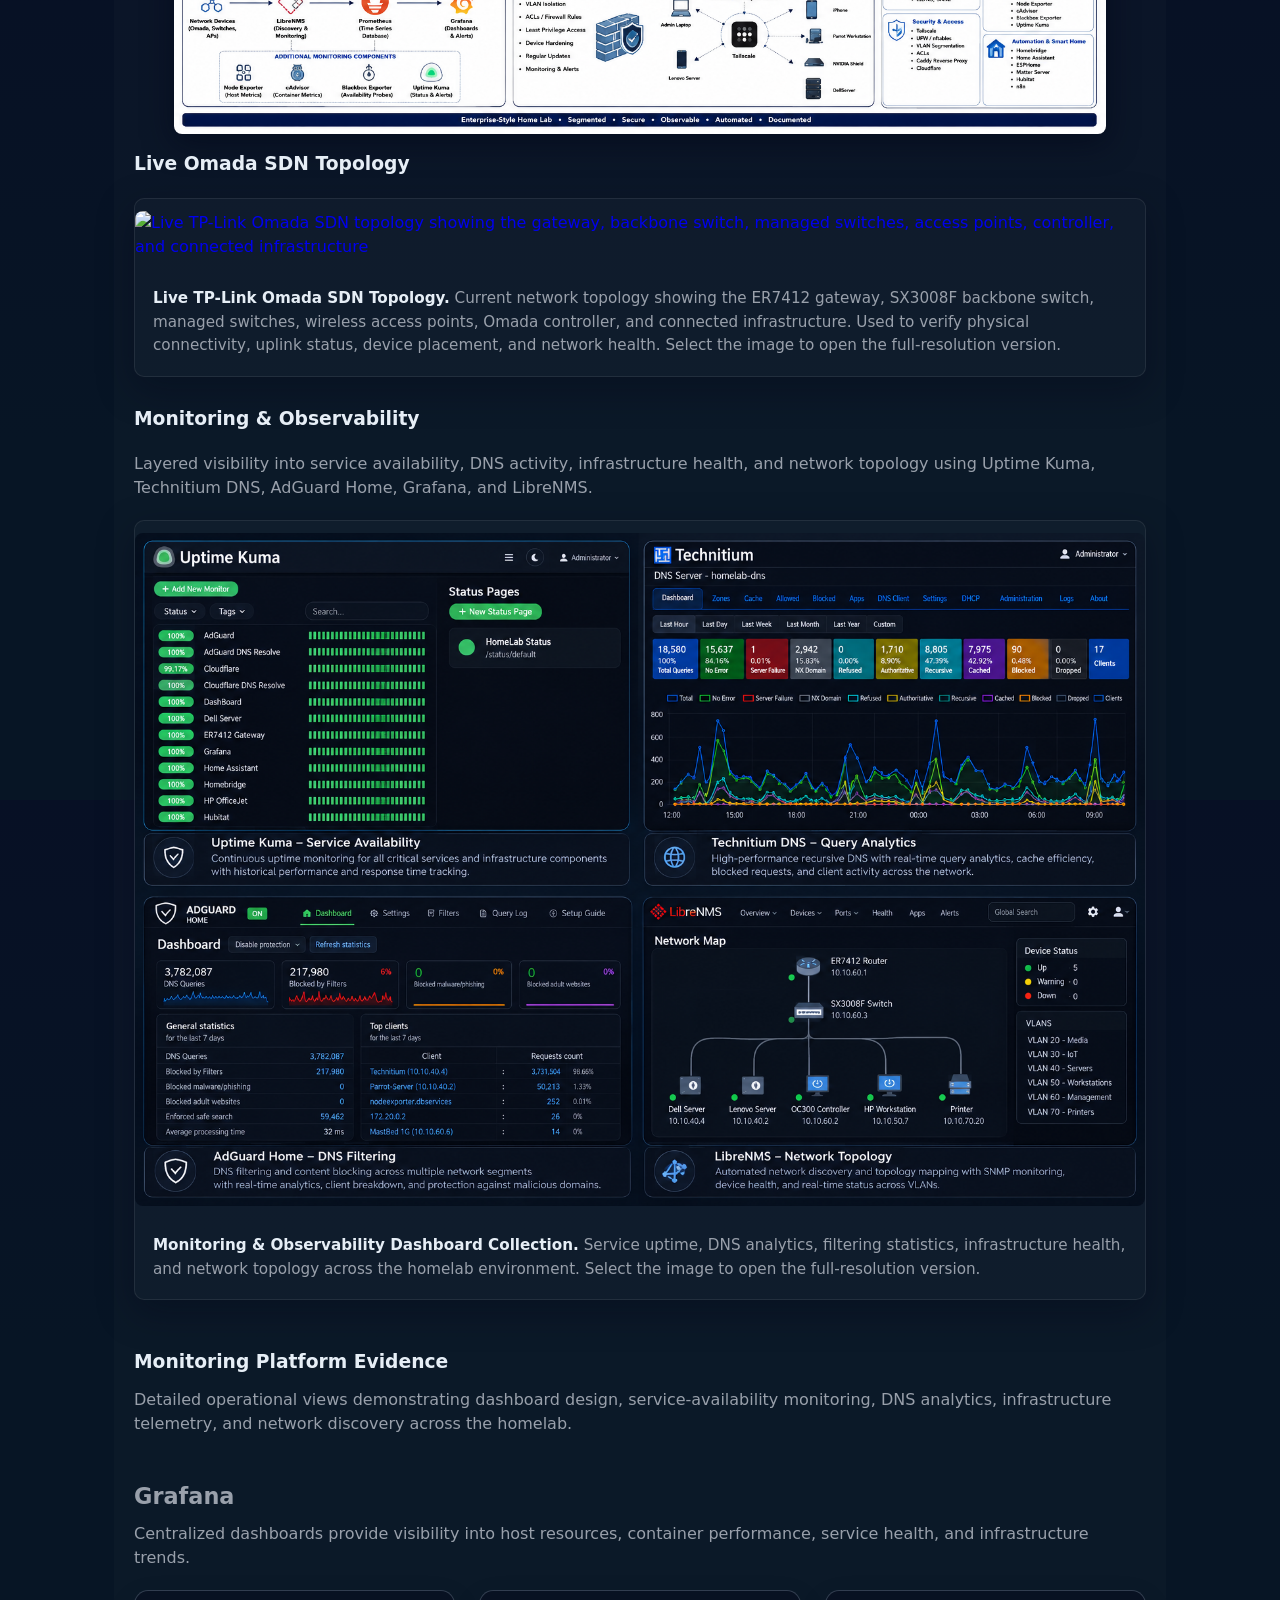
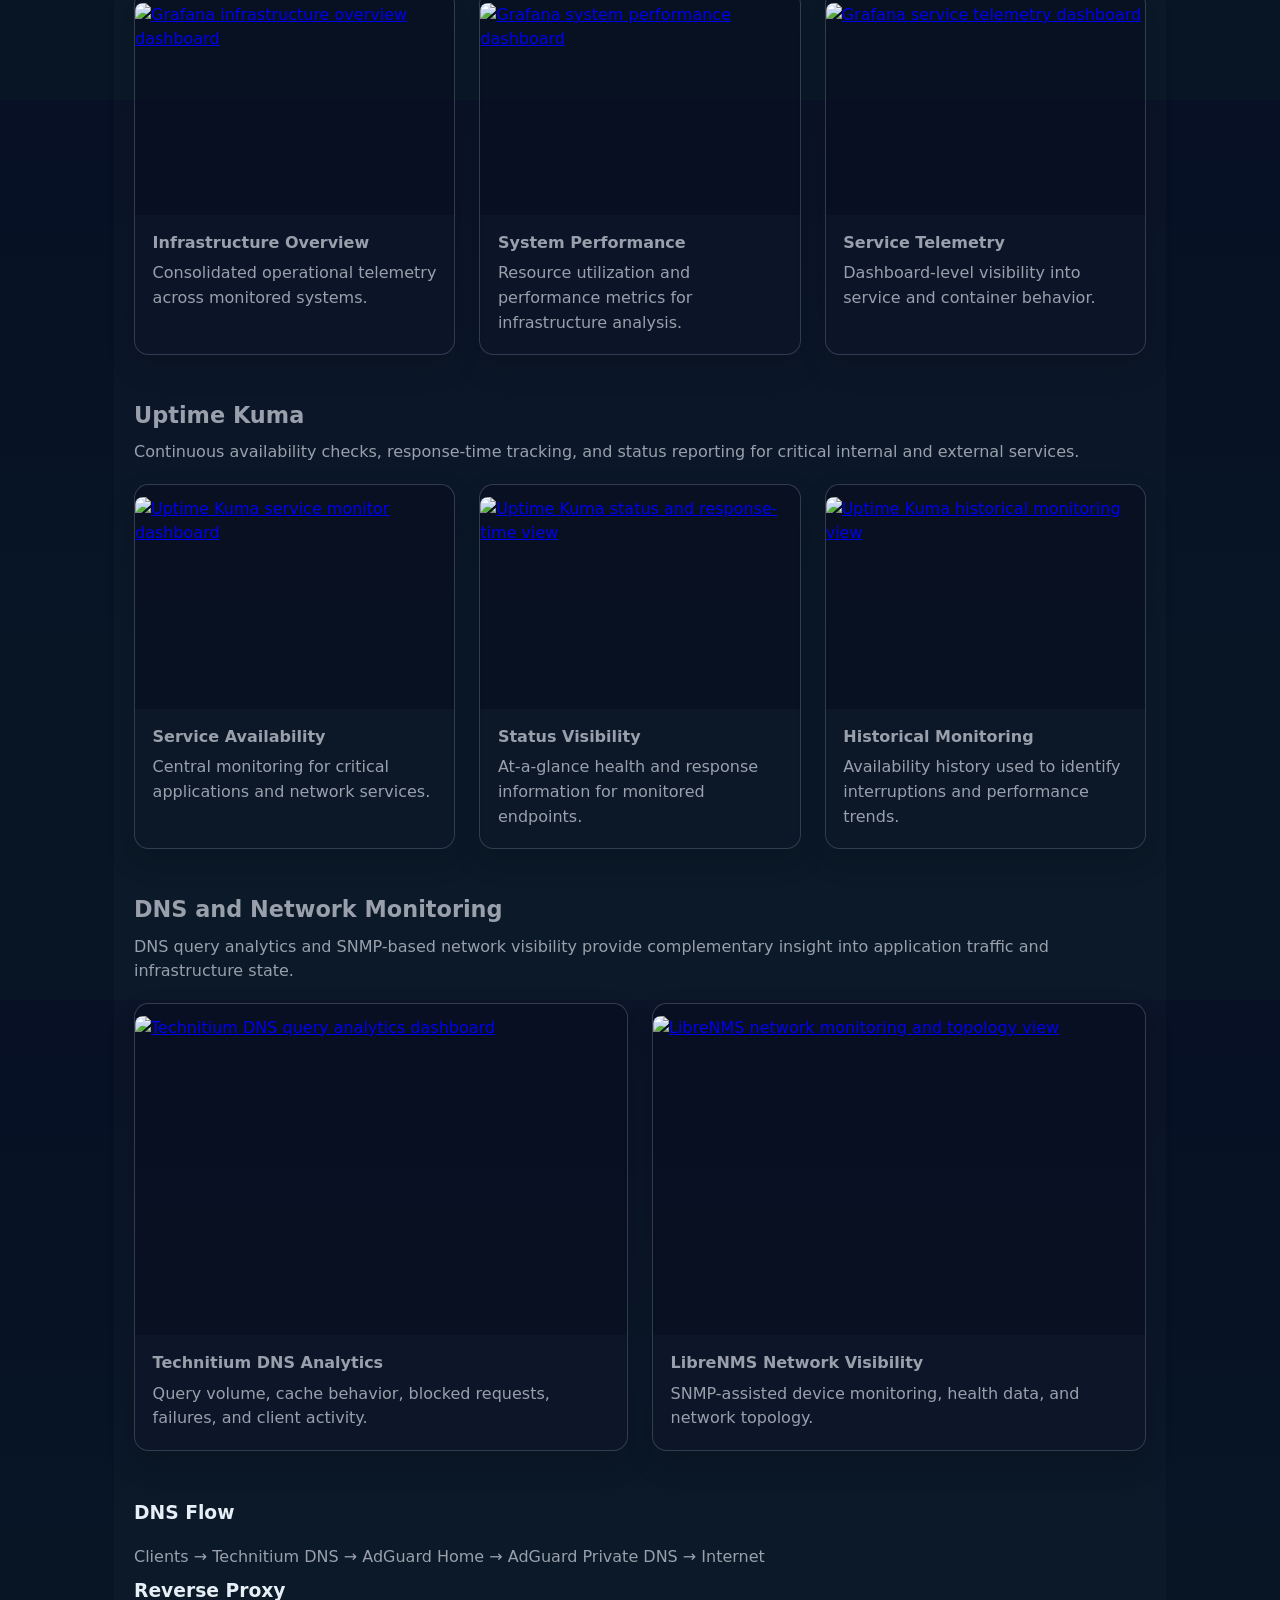
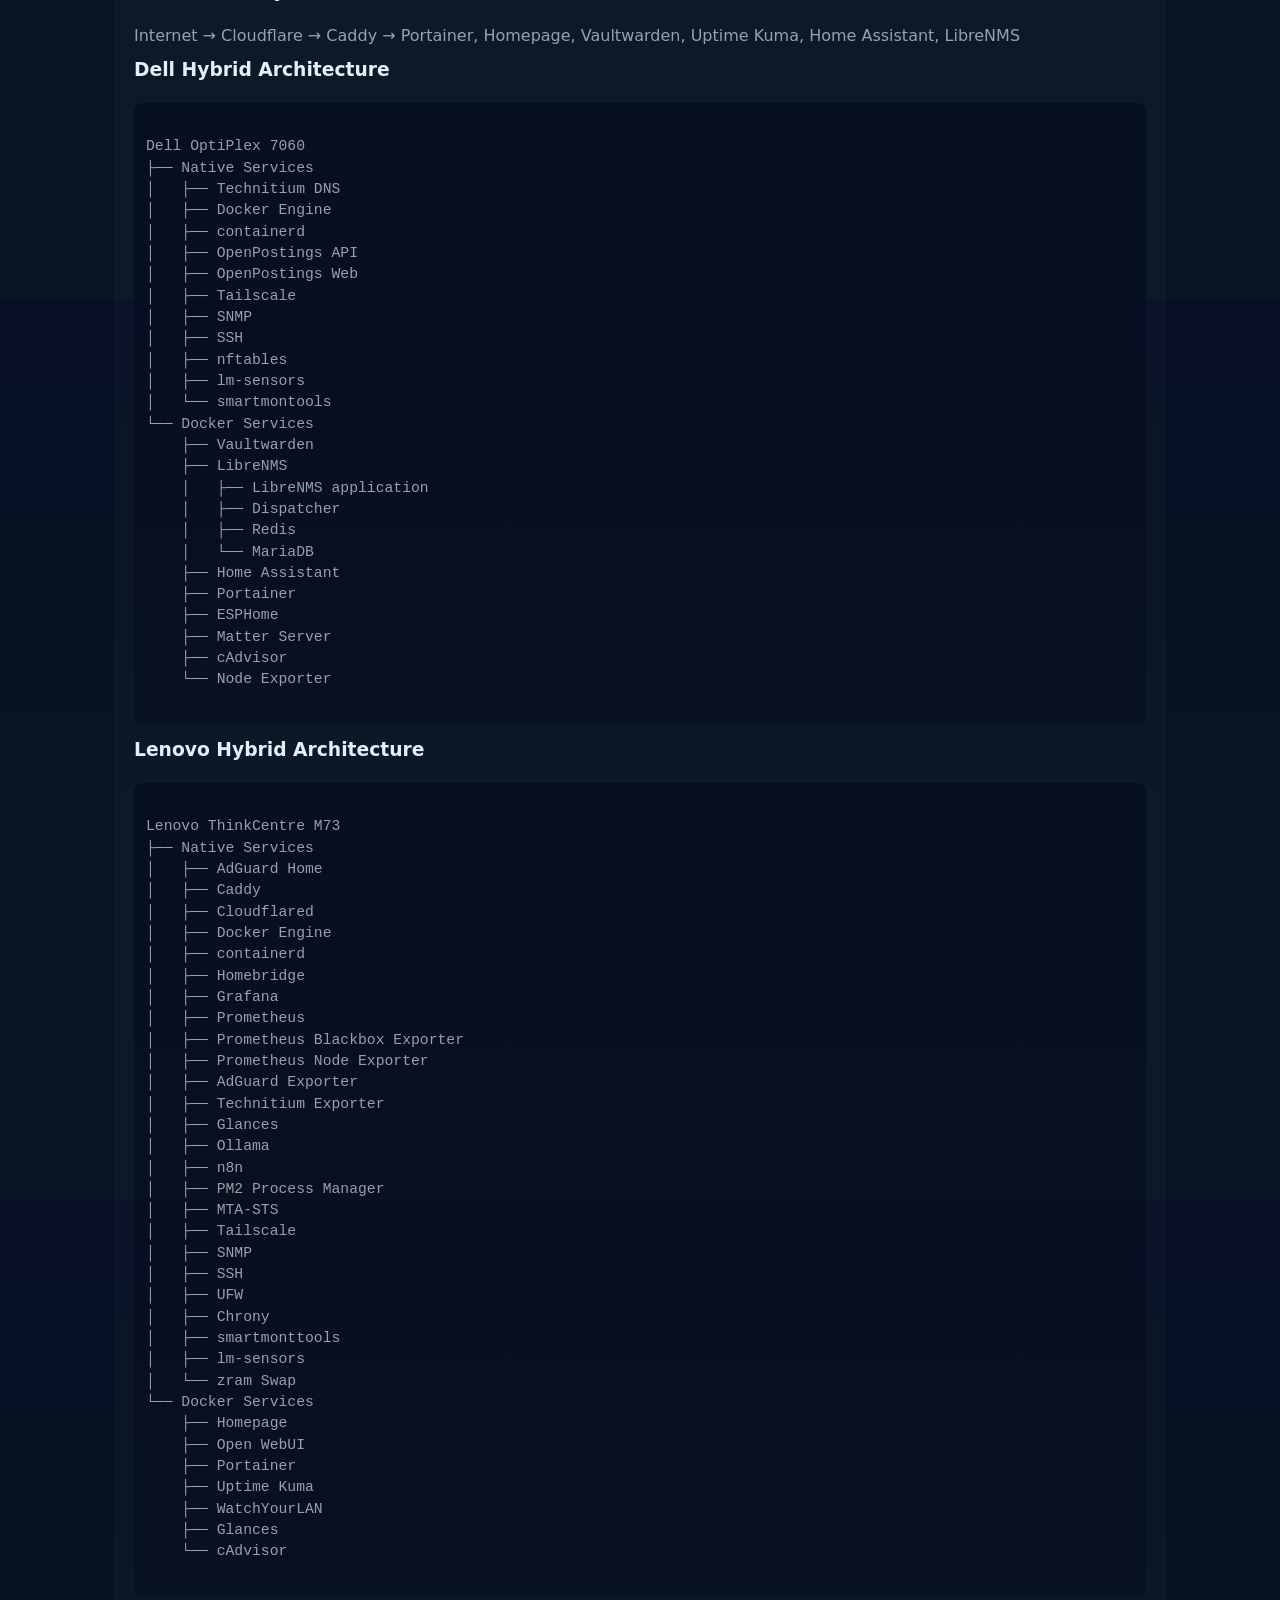
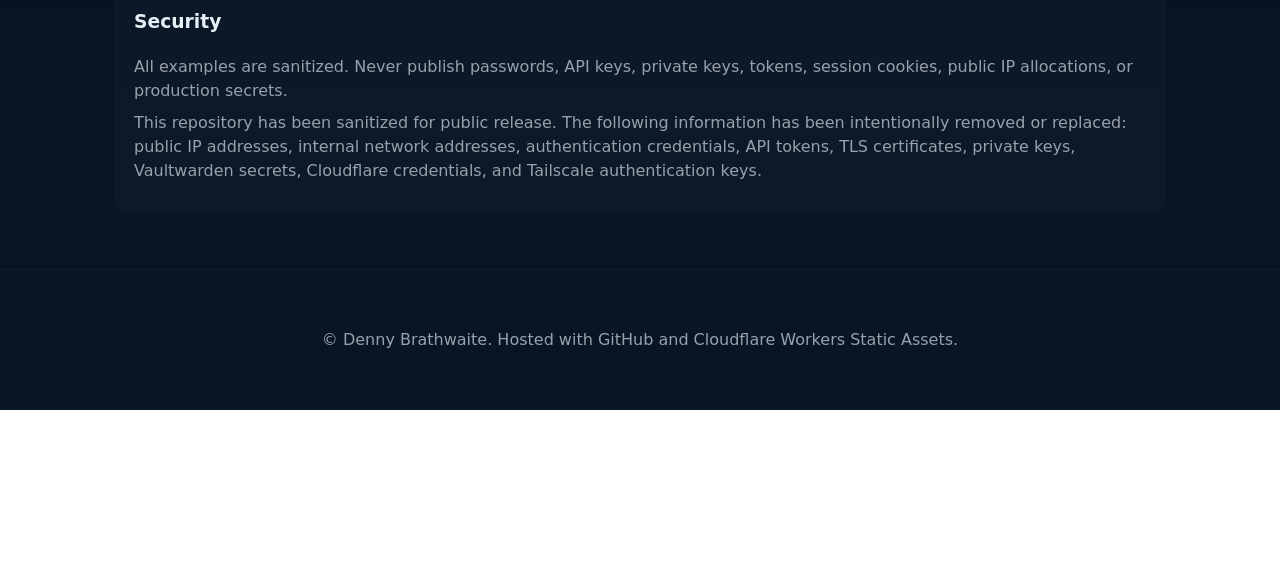
==== commit 2fe032b4: "Add live Omada topology to portfolio" ====
--- a/index.html
+++ b/index.html
@@ -456,6 +456,32 @@
           <img id="networkDiagram" class="network-diagram" alt="Network architecture diagram" src="assets/images/0C2274B9-713F-41C5-B935-696DF4746B12.PNG" />
         </a>
         <figcaption id="diagramHelp" class="visually-hidden">Click the image to open a larger, readable view in a popout.</figcaption>
+      </figure>
+
+      <h3>Live Omada SDN Topology</h3>
+
+      <figure class="dashboard-card">
+        <a
+          href="assets/images/OmadaTopology.png"
+          class="dashboard-trigger"
+          target="_blank"
+          rel="noopener noreferrer">
+          <img
+            src="assets/images/OmadaTopology.png"
+            alt="Live TP-Link Omada SDN topology showing the gateway, backbone switch, managed switches, access points, controller, and connected infrastructure"
+            class="dashboard-image"
+            loading="lazy"
+            decoding="async">
+        </a>
+
+        <figcaption>
+          <strong>Live TP-Link Omada SDN Topology.</strong>
+          Current network topology showing the ER7412 gateway, SX3008F
+          backbone switch, managed switches, wireless access points, Omada
+          controller, and connected infrastructure. Used to verify physical
+          connectivity, uplink status, device placement, and network health.
+          Select the image to open the full-resolution version.
+        </figcaption>
       </figure>
 
       <!-- MONITORING-OBSERVABILITY-COLLAGE:START -->
